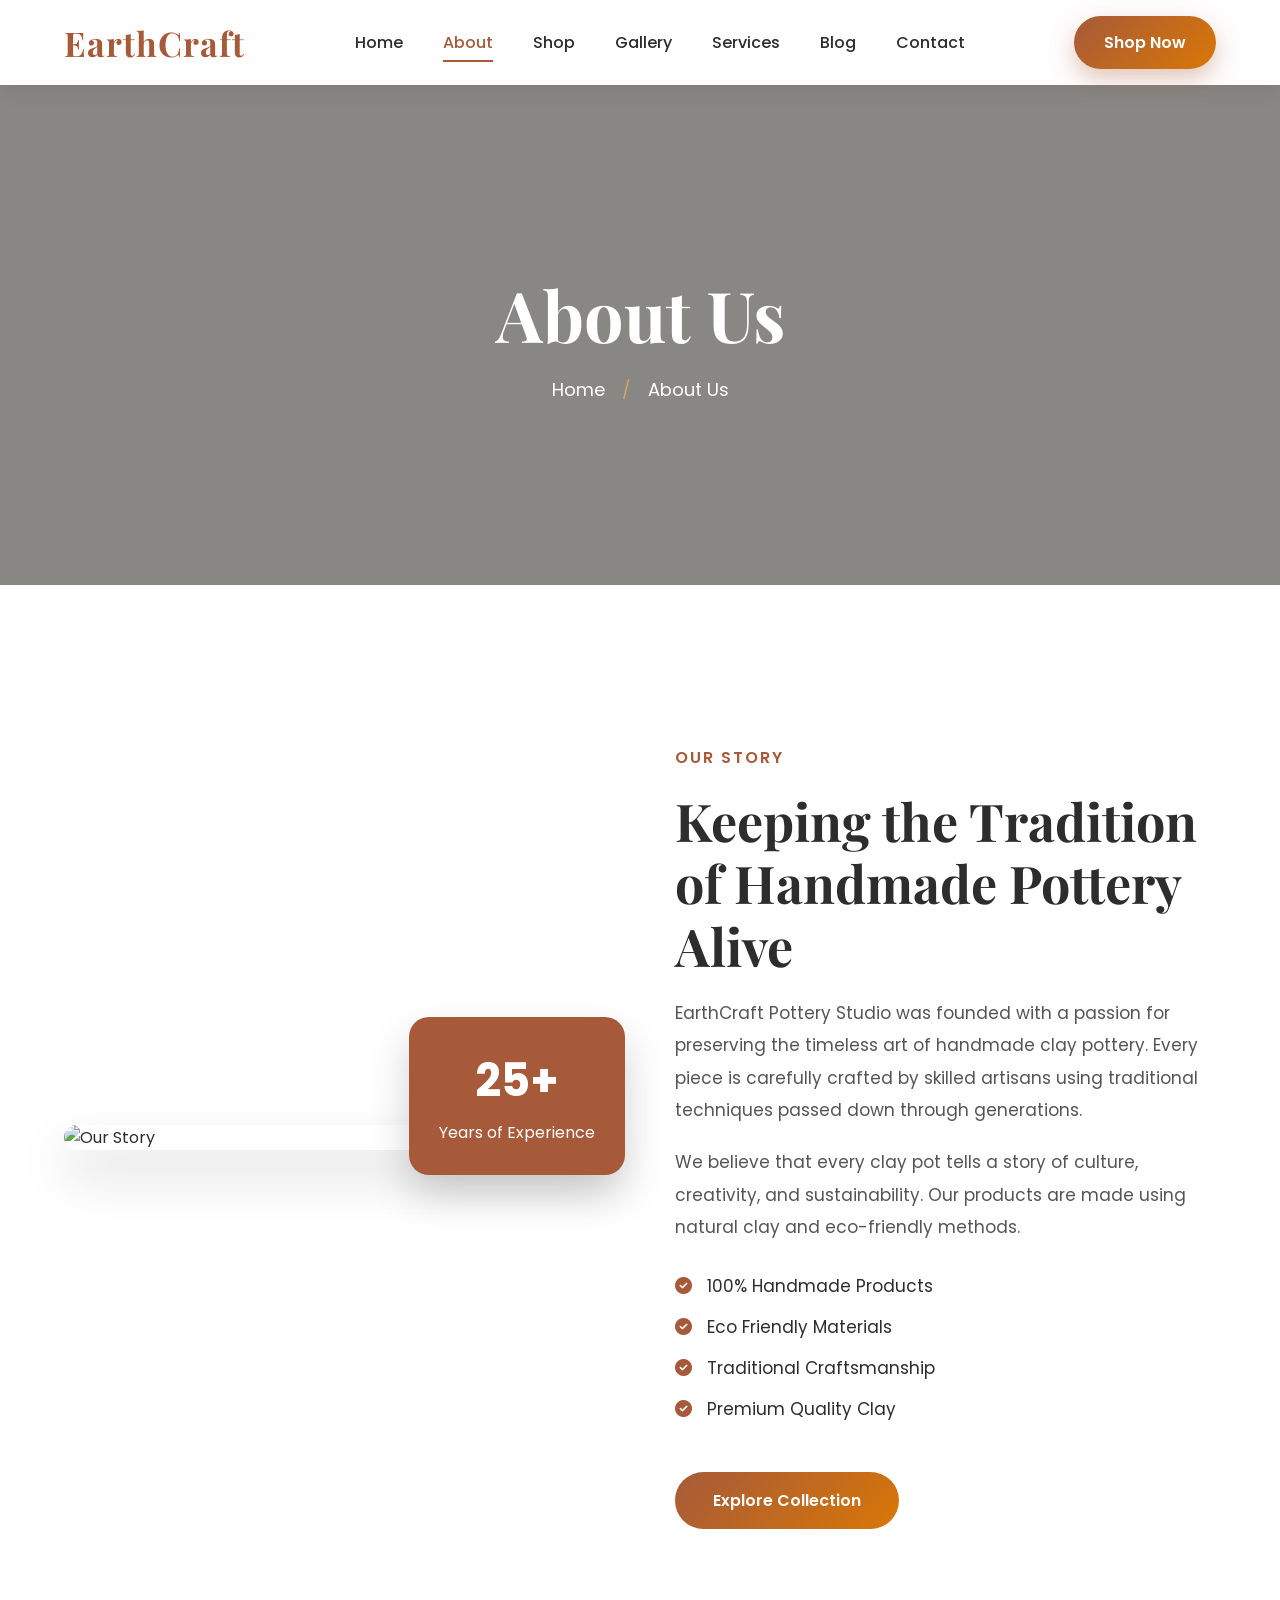
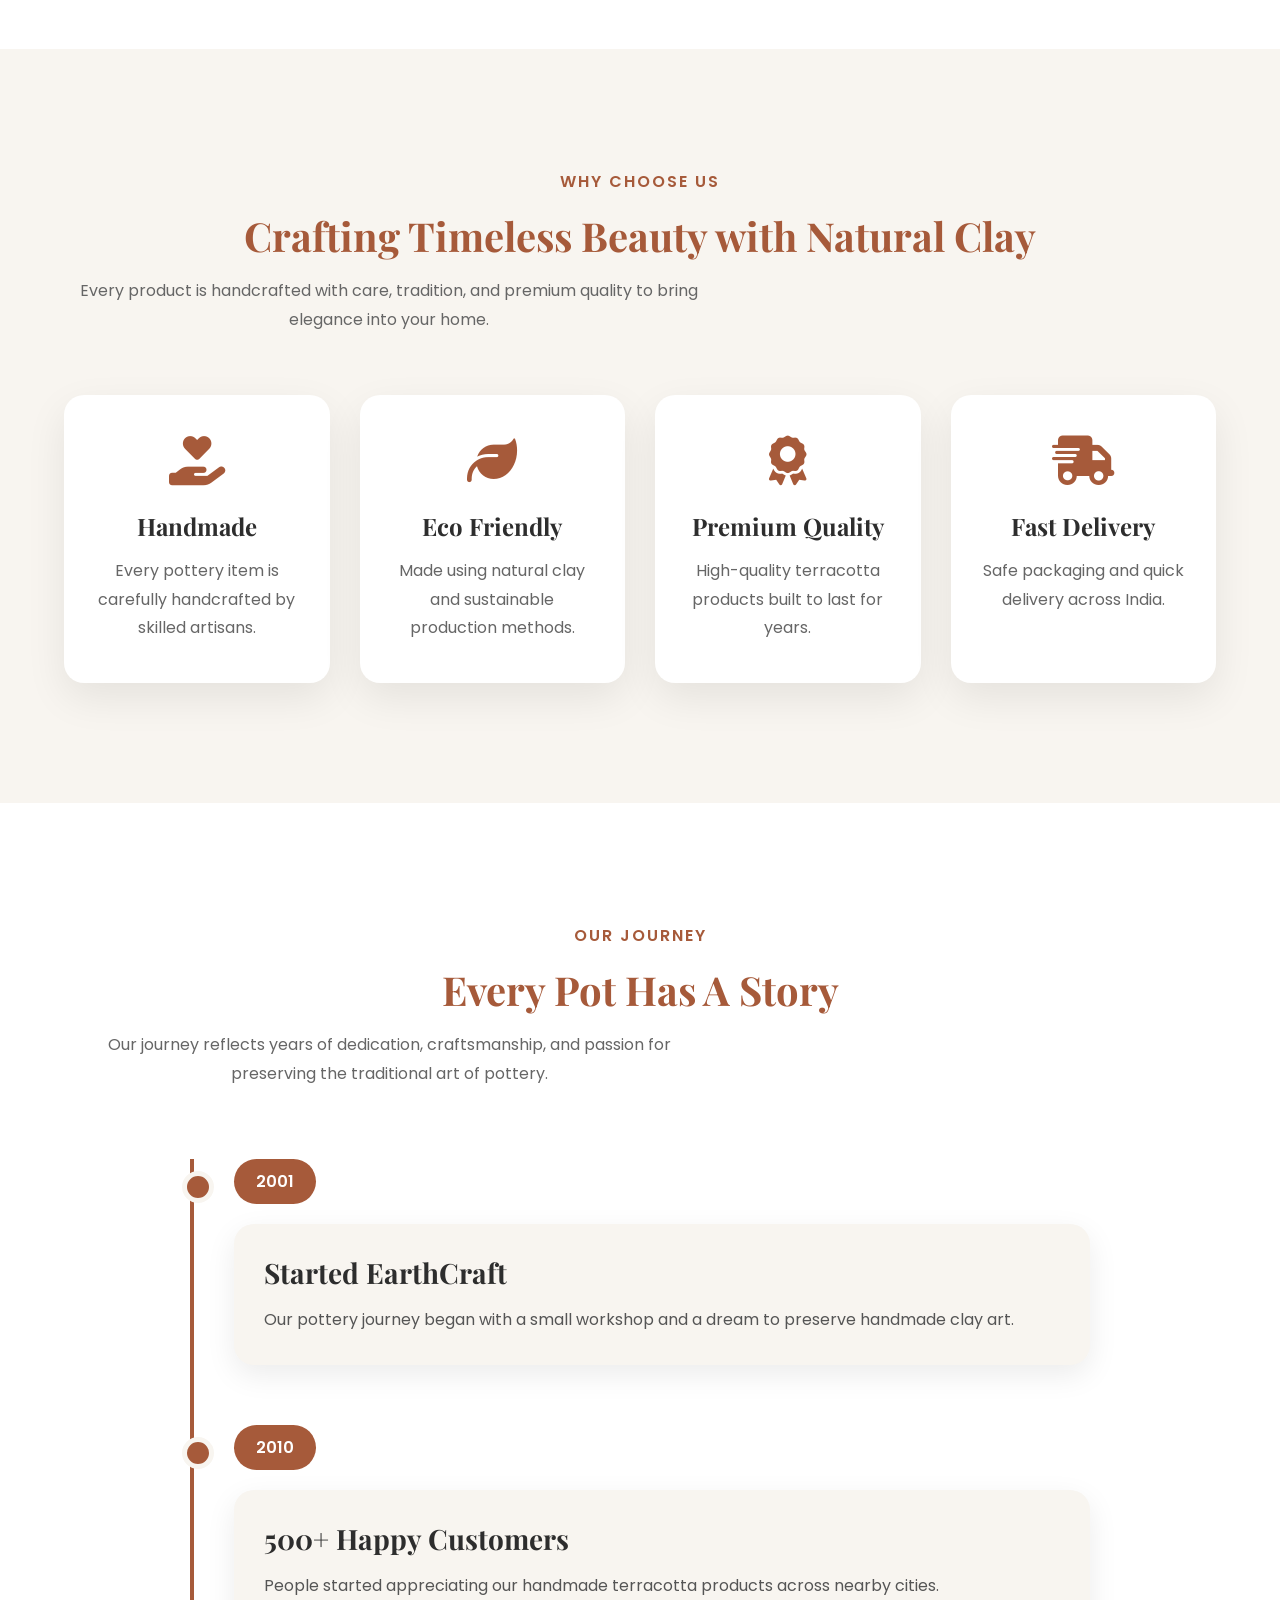
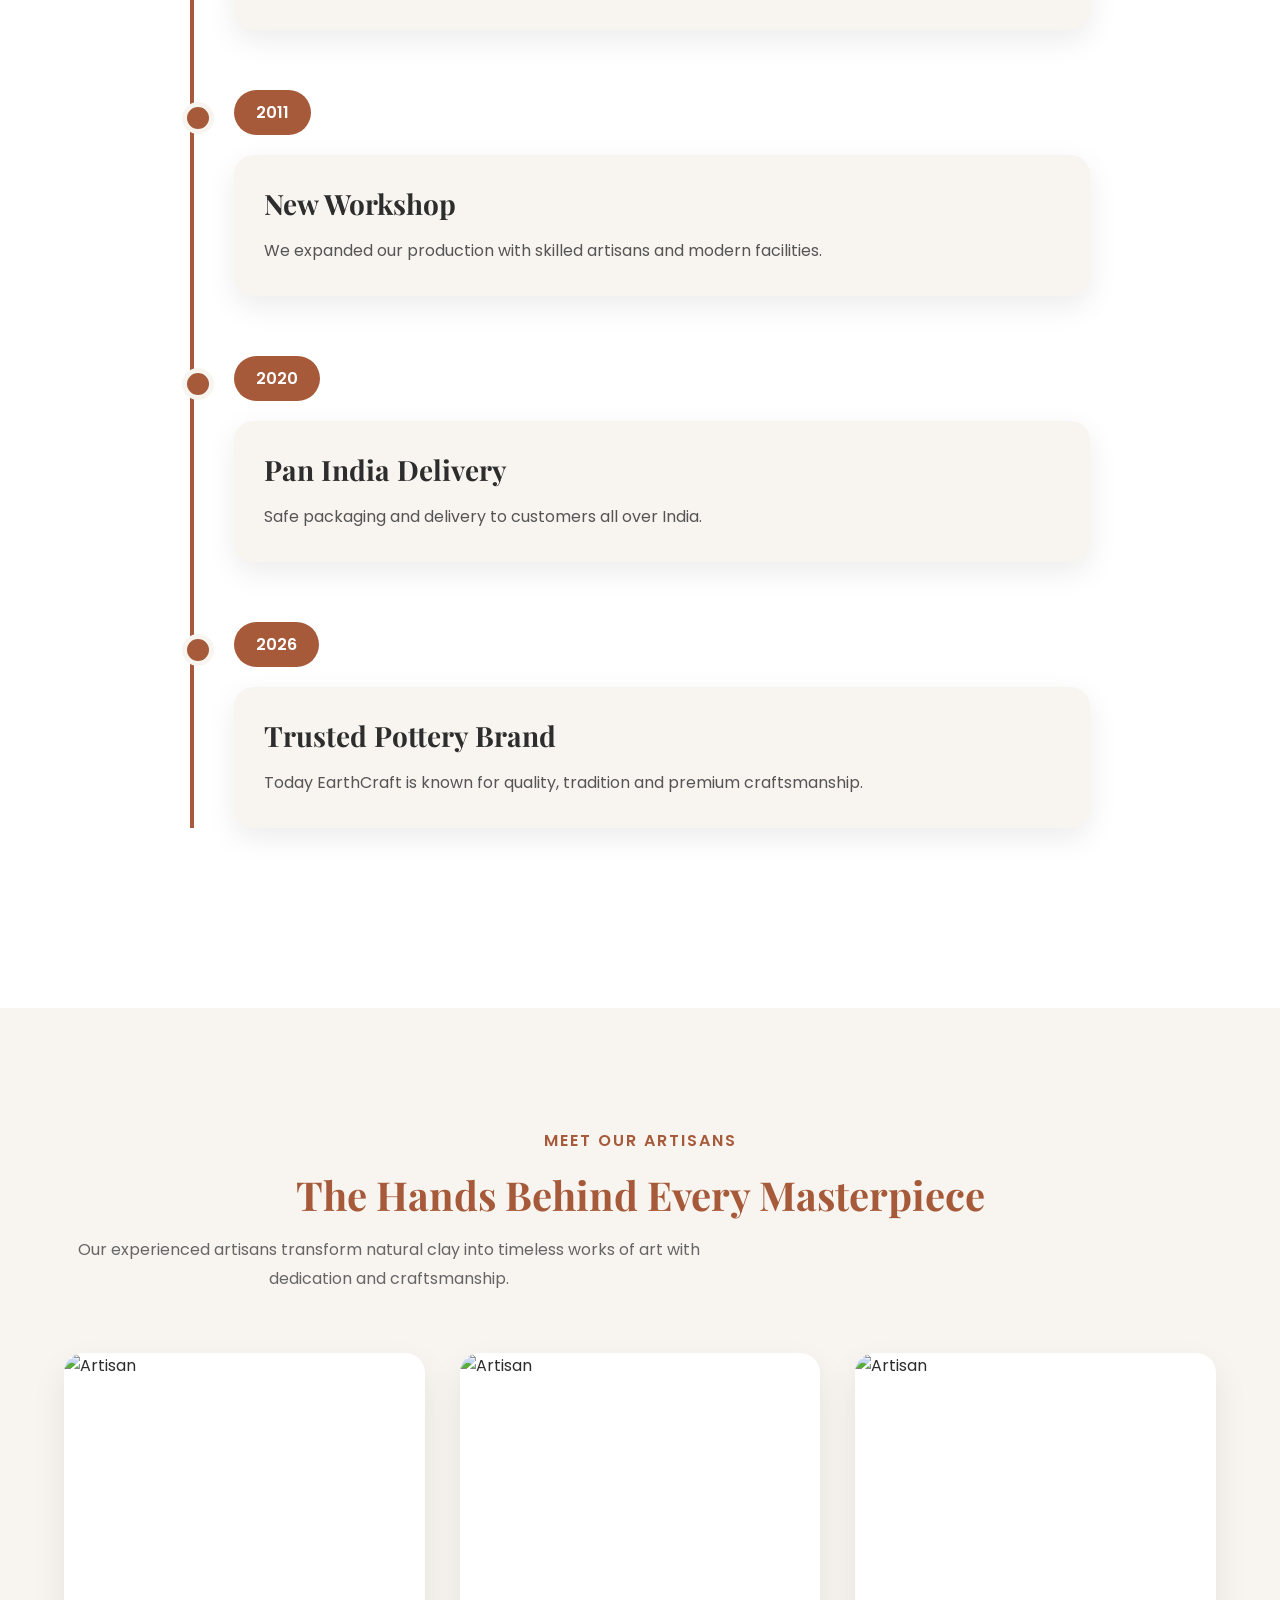
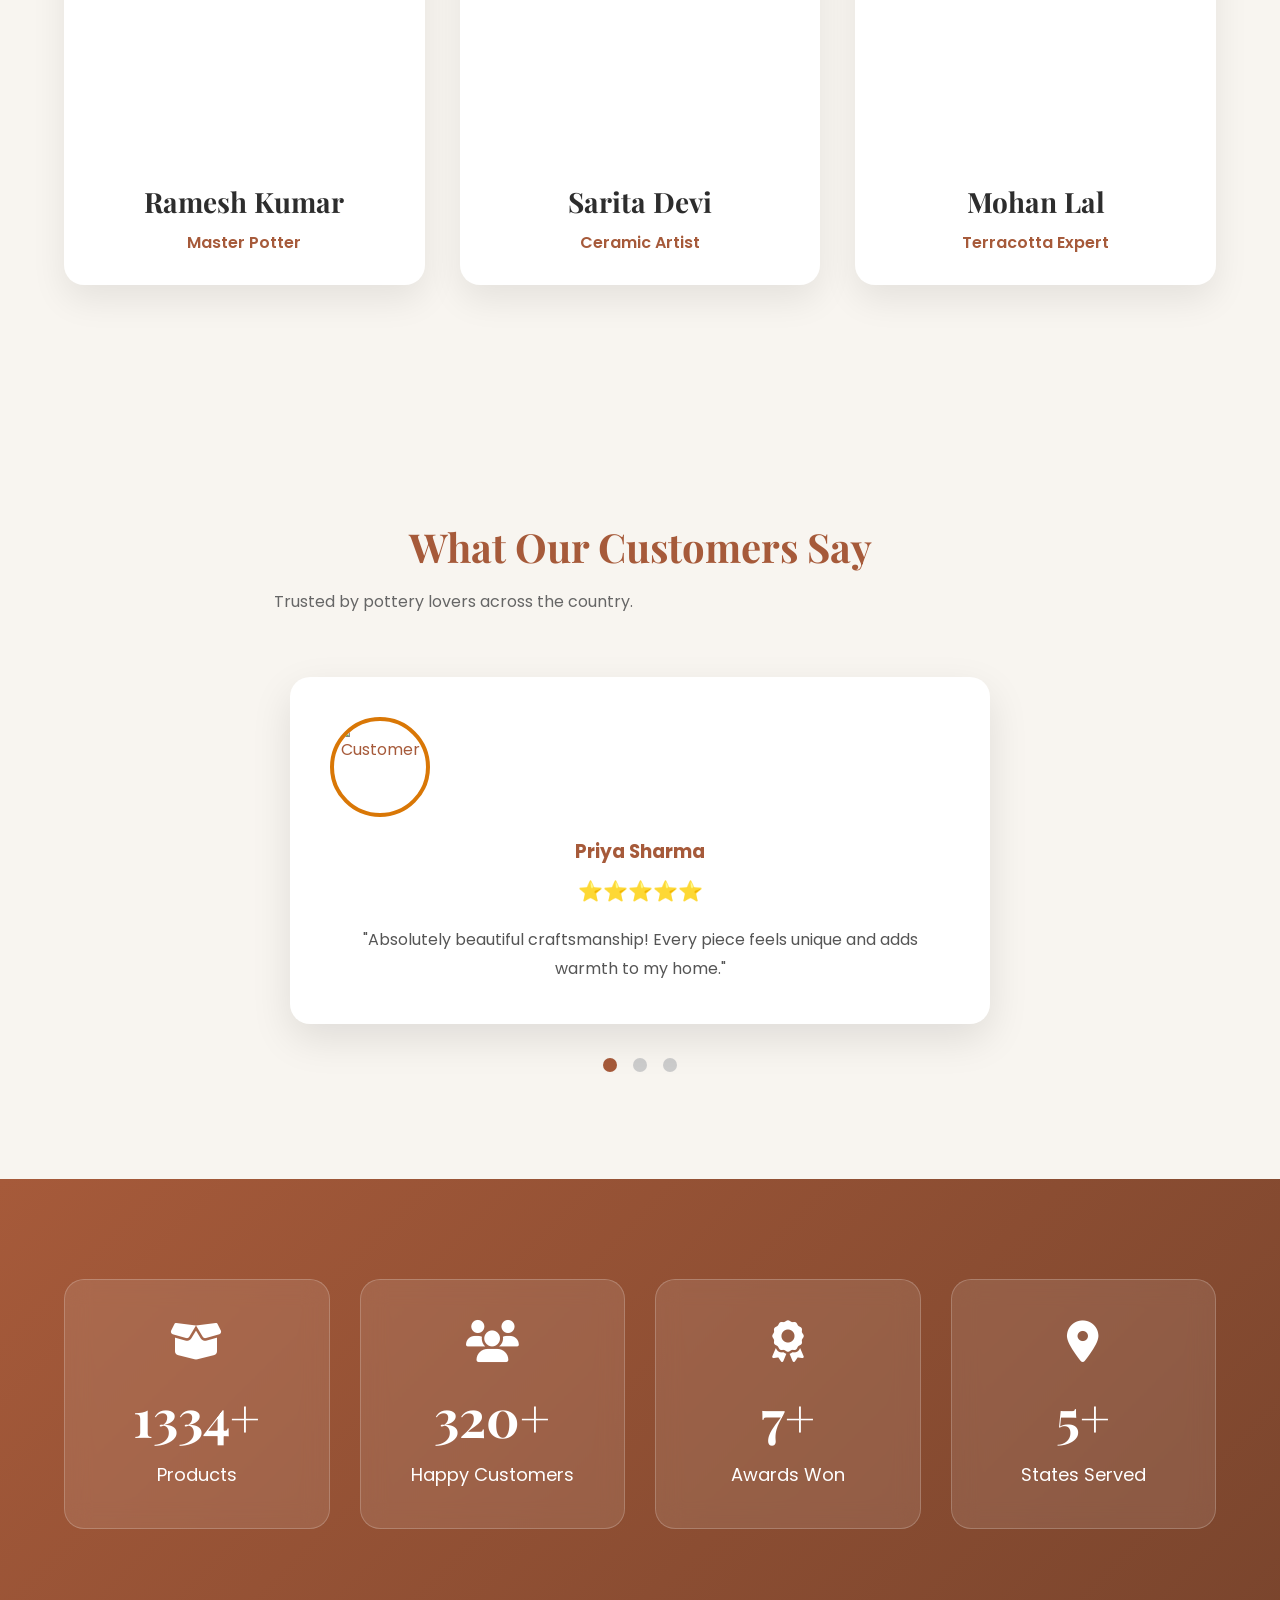
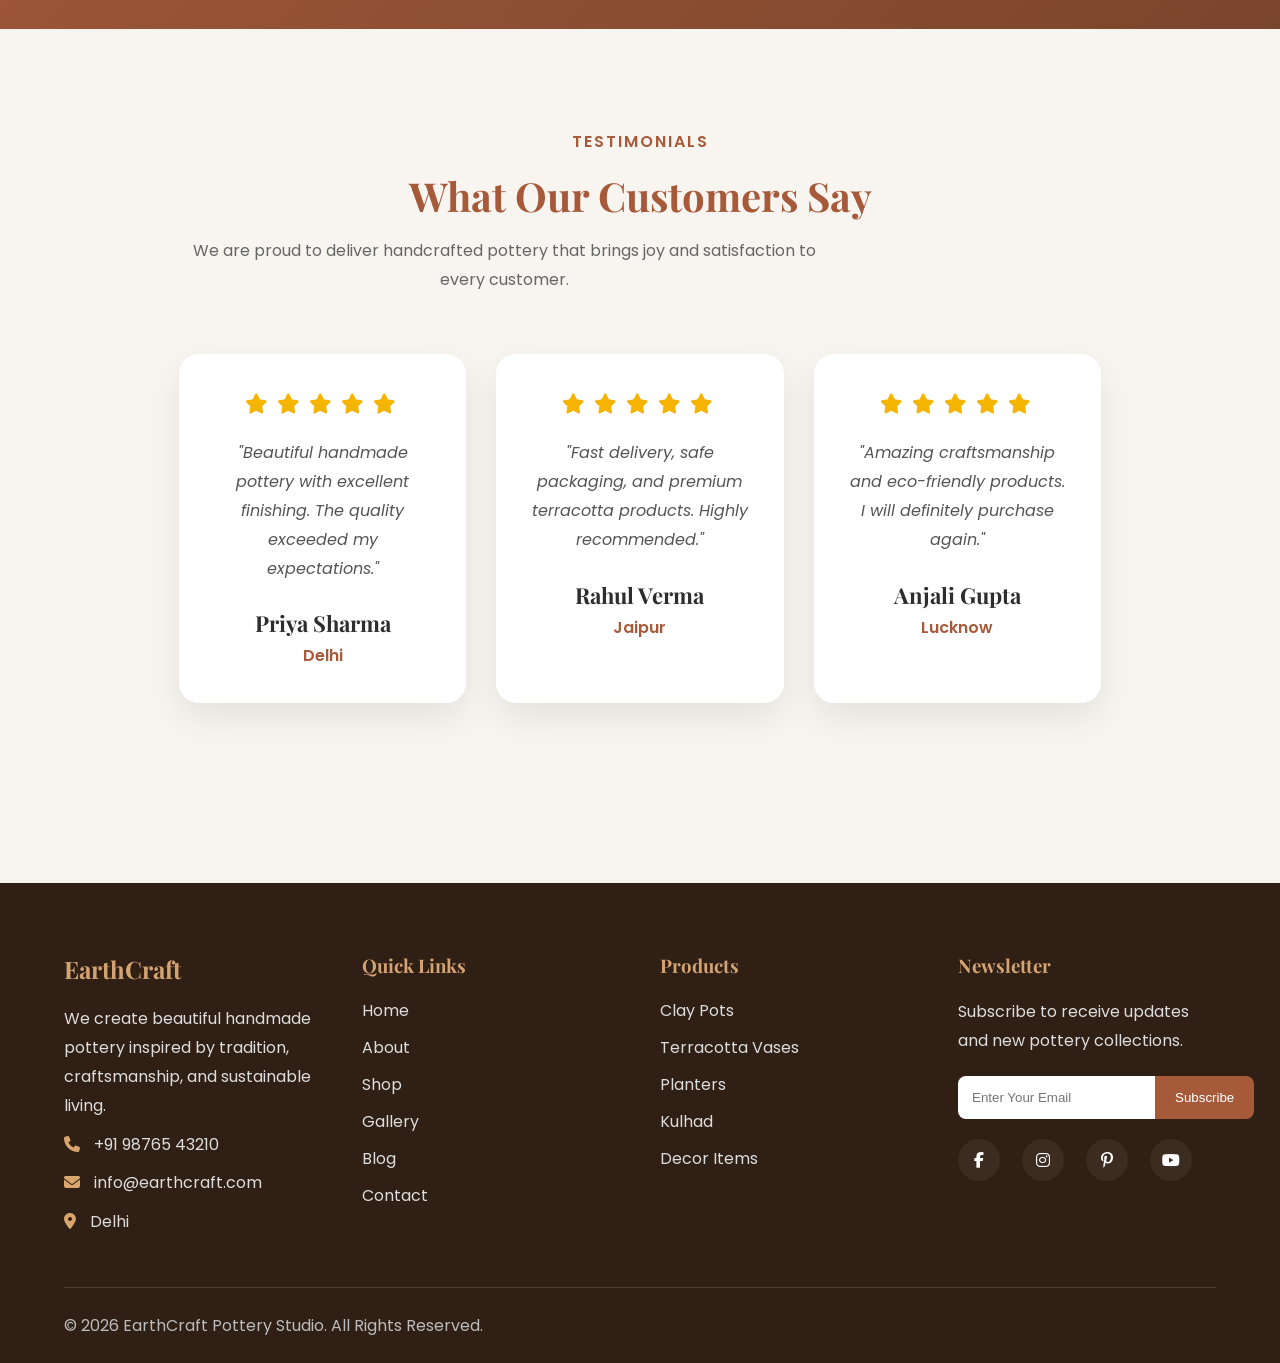
==== about.html @ 601b0706 "Initial commit" ====
<!DOCTYPE html>
<html lang="en">

<head>

    <meta charset="UTF-8">

    <meta name="viewport" content="width=device-width, initial-scale=1.0">

    <title>About Us | EarthCraft Pottery Studio</title>

    <!-- Google Fonts -->

    <link rel="preconnect" href="https://fonts.googleapis.com">

    <link rel="preconnect" href="https://fonts.gstatic.com" crossorigin>

    <link href="https://fonts.googleapis.com/css2?family=Playfair+Display:wght@400;500;600;700;800&family=Poppins:wght@300;400;500;600;700&display=swap" rel="stylesheet">

    <!-- Font Awesome -->

    <link rel="stylesheet" href="https://cdnjs.cloudflare.com/ajax/libs/font-awesome/6.7.2/css/all.min.css">

    <!-- CSS -->

    <link rel="stylesheet" href="css/style.css">

    <link rel="stylesheet" href="css/animation.css">

    <link rel="stylesheet" href="css/responsive.css">

</head>

<body>
<!--==================== HEADER START ====================-->

<header>
    <div class="container">

        <nav class="navbar">

            <div class="logo">

                <a href="index.html">EarthCraft</a>

            </div>

            <ul class="nav-menu">

                <li><a href="index.html">Home</a></li>

                <li><a href="about.html" class="active">About</a></li>

                <li><a href="shop.html">Shop</a></li>

                <li><a href="gallery.html">Gallery</a></li>

                <li><a href="services.html">Services</a></li>

                <li><a href="blog.html">Blog</a></li>

                <li><a href="contact.html">Contact</a></li>

            </ul>
<!-- Mobile Menu Icon -->

<div class="menu-toggle">

    <i class="fa-solid fa-bars"></i>

</div>

            <a href="shop.html" class="nav-btn">Shop Now</a>

        </nav>

    </div>
    </header>
 <!--==================== ABOUT BANNER START ====================-->

<section class="about-banner">

    <div class="overlay"></div>

    <div class="container">

        <div class="banner-content">

            <h1>About Us</h1>

            <p>

                Home

                <span>/</span>

                About Us

            </p>

        </div>

    </div>
    </section>
<!--==================== OUR STORY START ====================-->

<section class="our-story">

    <div class="container">

        <div class="story-container">

            <!-- Left Image -->

            <div class="story-image">

                <img src="images/about-story.jpg" alt="Our Story">

                <div class="experience-box">

                    <h2>25+</h2>

                    <p>Years of Experience</p>

                </div>

            </div>

            <!-- Right Content -->

            <div class="story-content">

                <span>Our Story</span>

                <h2>
                    Keeping the Tradition of
                    Handmade Pottery Alive
                </h2>

                <p>
                    EarthCraft Pottery Studio was founded with a passion for
                    preserving the timeless art of handmade clay pottery.
                    Every piece is carefully crafted by skilled artisans using
                    traditional techniques passed down through generations.
                </p>

                <p>
                    We believe that every clay pot tells a story of culture,
                    creativity, and sustainability. Our products are made
                    using natural clay and eco-friendly methods.
                </p>

                <div class="story-list">

                    <div>
                        <i class="fa-solid fa-circle-check"></i>
                        100% Handmade Products
                    </div>

                    <div>
                        <i class="fa-solid fa-circle-check"></i>
                        Eco Friendly Materials
                    </div>

                    <div>
                        <i class="fa-solid fa-circle-check"></i>
                        Traditional Craftsmanship
                    </div>

                    <div>
                        <i class="fa-solid fa-circle-check"></i>
                        Premium Quality Clay
                    </div>

                </div>

                <a href="shop.html" class="story-btn">

                    Explore Collection

                </a>

            </div>

        </div>

    </div>

</section>
<!--==================== WHY CHOOSE US START ====================-->

<section class="why-us">

    <div class="container">

        <div class="section-title">

            <span>Why Choose Us</span>

            <h2>Crafting Timeless Beauty with Natural Clay</h2>

            <p>
                Every product is handcrafted with care, tradition, and premium
                quality to bring elegance into your home.
            </p>

        </div>

        <div class="why-container">

            <div class="why-card">

                <i class="fa-solid fa-hand-holding-heart"></i>

                <h3>Handmade</h3>

                <p>
                    Every pottery item is carefully handcrafted by skilled artisans.
                </p>

            </div>

            <div class="why-card">

                <i class="fa-solid fa-leaf"></i>

                <h3>Eco Friendly</h3>

                <p>
                    Made using natural clay and sustainable production methods.
                </p>

            </div>

            <div class="why-card">

                <i class="fa-solid fa-award"></i>

                <h3>Premium Quality</h3>

                <p>
                    High-quality terracotta products built to last for years.
                </p>

            </div>

            <div class="why-card">

                <i class="fa-solid fa-truck-fast"></i>

                <h3>Fast Delivery</h3>

                <p>
                    Safe packaging and quick delivery across India.
                </p>

            </div>

        </div>

    </div>

</section>

<!--==================== WHY CHOOSE US END ====================-->

<!--==================== JOURNEY START ====================-->

<section class="journey">

<div class="container">

<div class="section-title">

<span>Our Journey</span>

<h2>Every Pot Has A Story</h2>

<p>

Our journey reflects years of dedication, craftsmanship,
and passion for preserving the traditional art of pottery.

</p>

</div>

<div class="timeline">

<div class="timeline-item">

<div class="year">2001</div>

<div class="content">

<h3>Started EarthCraft</h3>

<p>

Our pottery journey began with a small workshop and
a dream to preserve handmade clay art.

</p>

</div>

</div>

<div class="timeline-item">

<div class="year">2010</div>

<div class="content">

<h3>500+ Happy Customers</h3>

<p>

People started appreciating our handmade terracotta
products across nearby cities.

</p>

</div>

</div>

<div class="timeline-item">

<div class="year">2011</div>

<div class="content">

<h3>New Workshop</h3>

<p>

We expanded our production with skilled artisans and
modern facilities.

</p>

</div>

</div>

<div class="timeline-item">

<div class="year">2020</div>

<div class="content">

<h3>Pan India Delivery</h3>

<p>

Safe packaging and delivery to customers all over India.

</p>

</div>

</div>

<div class="timeline-item">

<div class="year">2026</div>

<div class="content">

<h3>Trusted Pottery Brand</h3>

<p>

Today EarthCraft is known for quality,
tradition and premium craftsmanship.

</p>

</div>

</div>

</div>

</div>

</section>

<!--==================== JOURNEY END ====================-->

<!--==================== TEAM START ====================-->

<section class="team">

    <div class="container">

        <div class="section-title">

            <span>Meet Our Artisans</span>

            <h2>The Hands Behind Every Masterpiece</h2>

            <p>
                Our experienced artisans transform natural clay into timeless
                works of art with dedication and craftsmanship.
            </p>

        </div>

        <div class="team-container">

            <div class="team-card">

                <div class="team-image">

                    <img src="images/artisan-1.jpg.jpeg" alt="Artisan">

                </div>

                <div class="team-content">

                    <h3>Ramesh Kumar</h3>

                    <p>Master Potter</p>

                </div>

            </div>

            <div class="team-card">

                <div class="team-image">

                    <img src="images/artisan-2.jpg" alt="Artisan">

                </div>

                <div class="team-content">

                    <h3>Sarita Devi</h3>

                    <p>Ceramic Artist</p>

                </div>

            </div>

            <div class="team-card">

                <div class="team-image">

                    <img src="images/artisan-3.jpg" alt="Artisan">

                </div>

                <div class="team-content">

                    <h3>Mohan Lal</h3>

                    <p>Terracotta Expert</p>

                </div>

            </div>

        </div>

    </div>

</section>

<!--==================== TEAM END ====================-->
<!--====================================
        TESTIMONIALS
=====================================-->

<section class="testimonials">

    <div class="section-title">

        <h2>What Our Customers Say</h2>

        <p>Trusted by pottery lovers across the country.</p>

    </div>

    <div class="testimonial-slider">

        <div class="testimonial active">

            <img src="images/client1.jpg" alt="Customer">

            <h3>Priya Sharma</h3>

            <div class="stars">
                ⭐⭐⭐⭐⭐
            </div>

            <p>
                "Absolutely beautiful craftsmanship! Every piece feels unique and adds warmth to my home."
            </p>

        </div>

        <div class="testimonial">

            <img src="images/client2.jpg" alt="Customer">

            <h3>Rahul Verma</h3>

            <div class="stars">
                ⭐⭐⭐⭐⭐
            </div>

            <p>
                "Excellent quality and fast delivery. The handmade vase exceeded my expectations."
            </p>

        </div>

        <div class="testimonial">

            <img src="images/client3.jpg" alt="Customer">

            <h3>Anjali Mehta</h3>

            <div class="stars">
                ⭐⭐⭐⭐⭐
            </div>

            <p>
                "EarthCraft creates amazing pottery. Highly recommended for anyone who loves handmade art."
            </p>

        </div>

    </div>

    <div class="testimonial-dots">

        <span class="dot active"></span>

        <span class="dot"></span>

        <span class="dot"></span>

    </div>

</section>
<!--==================== COUNTER START ====================-->

<section class="counter">

    <div class="container">

        <div class="counter-container">

            <div class="counter-box">

                <i class="fa-solid fa-box-open"></i>

                <h2 class="count" data-target="5000">0</h2>

                <p>Products</p>

            </div>

            <div class="counter-box">

                <i class="fa-solid fa-users"></i>

                <h2 class="count" data-target="1200">0</h2>

                <p>Happy Customers</p>

            </div>

            <div class="counter-box">

                <i class="fa-solid fa-award"></i>

                <h2 class="count" data-target="25">0</h2>

                <p>Awards Won</p>

            </div>

            <div class="counter-box">

                <i class="fa-solid fa-location-dot"></i>

                <h2 class="count" data-target="15">0</h2>

                <p>States Served</p>

            </div>

        </div>

    </div>

</section>

<!--==================== COUNTER END ====================-->
<!--==================== TESTIMONIALS START ====================-->

<section class="testimonials">

    <div class="container">

        <div class="section-title">

            <span>Testimonials</span>

            <h2>What Our Customers Say</h2>

            <p>
                We are proud to deliver handcrafted pottery that brings joy
                and satisfaction to every customer.
            </p>

        </div>

        <div class="testimonial-container">

            <div class="testimonial-card">

                <div class="stars">
                    <i class="fa-solid fa-star"></i>
                    <i class="fa-solid fa-star"></i>
                    <i class="fa-solid fa-star"></i>
                    <i class="fa-solid fa-star"></i>
                    <i class="fa-solid fa-star"></i>
                </div>

                <p>
                    "Beautiful handmade pottery with excellent finishing.
                    The quality exceeded my expectations."
                </p>

                <div class="client">
                    <h3>Priya Sharma</h3>
                    <span>Delhi</span>
                </div>

            </div>

            <div class="testimonial-card">

                <div class="stars">
                    <i class="fa-solid fa-star"></i>
                    <i class="fa-solid fa-star"></i>
                    <i class="fa-solid fa-star"></i>
                    <i class="fa-solid fa-star"></i>
                    <i class="fa-solid fa-star"></i>
                </div>

                <p>
                    "Fast delivery, safe packaging, and premium terracotta
                    products. Highly recommended."
                </p>

                <div class="client">
                    <h3>Rahul Verma</h3>
                    <span>Jaipur</span>
                </div>

            </div>

            <div class="testimonial-card">

                <div class="stars">
                    <i class="fa-solid fa-star"></i>
                    <i class="fa-solid fa-star"></i>
                    <i class="fa-solid fa-star"></i>
                    <i class="fa-solid fa-star"></i>
                    <i class="fa-solid fa-star"></i>
                </div>

                <p>
                    "Amazing craftsmanship and eco-friendly products.
                    I will definitely purchase again."
                </p>

                <div class="client">
                    <h3>Anjali Gupta</h3>
                    <span>Lucknow</span>
                </div>

            </div>

        </div>

    </div>

</section>

<!--==================== TESTIMONIALS END ====================-->
<!--==================== FOOTER START ====================-->

<footer class="footer">

    <div class="container">

        <div class="footer-container">

            <!-- Column 1 -->

            <div class="footer-box">

                <h2>EarthCraft</h2>

                <p>
                    We create beautiful handmade pottery inspired by tradition,
                    craftsmanship, and sustainable living.
                </p>

                <div class="footer-contact">

                    <p><i class="fa-solid fa-phone"></i> +91 98765 43210</p>

                    <p><i class="fa-solid fa-envelope"></i> info@earthcraft.com</p>

                    <p><i class="fa-solid fa-location-dot"></i> Delhi</p>

                </div>

            </div>

            <!-- Column 2 -->

            <div class="footer-box">

                <h3>Quick Links</h3>

                <ul>

                    <li><a href="index.html">Home</a></li>

                    <li><a href="about.html">About</a></li>

                    <li><a href="shop.html">Shop</a></li>

                    <li><a href="gallery.html">Gallery</a></li>

                    <li><a href="blog.html">Blog</a></li>

                    <li><a href="contact.html">Contact</a></li>

                </ul>

            </div>

            <!-- Column 3 -->

            <div class="footer-box">

                <h3>Products</h3>

                <ul>

                    <li><a href="#">Clay Pots</a></li>

                    <li><a href="#">Terracotta Vases</a></li>

                    <li><a href="#">Planters</a></li>

                    <li><a href="#">Kulhad</a></li>

                    <li><a href="#">Decor Items</a></li>

                </ul>

            </div>

            <!-- Column 4 -->

            <div class="footer-box">

                <h3>Newsletter</h3>

                <p>

                    Subscribe to receive updates and new pottery collections.

                </p>

                <form class="newsletter">

                    <input type="email" placeholder="Enter Your Email">

                    <button type="submit">

                        Subscribe

                    </button>

                </form>

                <div class="social-icons">

                    <a href="#"><i class="fab fa-facebook-f"></i></a>

                    <a href="#"><i class="fab fa-instagram"></i></a>

                    <a href="#"><i class="fab fa-pinterest-p"></i></a>

                    <a href="#"><i class="fab fa-youtube"></i></a>

                </div>

            </div>

        </div>

        <hr>

        <div class="footer-bottom">

            <p>

                © 2026 EarthCraft Pottery Studio. All Rights Reserved.

            </p>

        </div>

    </div>

</footer>

<!--==================== FOOTER END ====================-->

<script src="js/script.js"></script>

</body>

</html>
---- css/style.css ----
/* Google Font */
header{
position:fixed;
top:0;
left:0;
width:100%;
background:rgba(255,255,255,.90);
backdrop-filter:blur(12px);
box-shadow:0 5px 20px rgba(0,0,0,.08);
z-index:999;

}

.navbar{
height:85px;
display:flex;
justify-content:space-between;
align-items:center;

}

.logo a{
font-size:34px;
font-weight:700;
font-family:'Playfair Display',serif;
color:#A65A3A;
letter-spacing:1px;

}

.nav-menu{
display:flex;
gap:40px;
}

.nav-menu li a{
position:relative;
font-size:16px;
font-weight:500;
color:#2D2D2D;
transition:.4s;
}

.nav-menu li a:hover{
color:#A65A3A;

}

.nav-menu li a::after{
content:"";
position:absolute;
left:0;
bottom:-8px;
width:0;
height:2px;
background:#A65A3A;
transition:.4s;
}

.nav-menu li a:hover::after,
.nav-menu .active::after{

width:100%;
}

.active{
color:#A65A3A !important;
}

.nav-btn{
padding:14px 30px;
background:linear-gradient(135deg,#A65A3A,#D97706);
color:white;
border-radius:50px;
font-weight:600;
transition:.4s;
box-shadow:0 10px 25px rgba(166,90,58,.35);
}

.nav-btn:hover{

transform:translateY(-4px);
box-shadow:0 18px 40px rgba(166,90,58,.45);

}


*{
margin:0;
padding:0;
box-sizing:border-box;
}

html{
scroll-behavior:smooth;
}

body{
font-family:'Poppins',sans-serif;
background:#F8F5F0;
color:#2D2D2D;
overflow-x:hidden;

}
img{
width:100%;
display:block;
}
a{
text-decoration:none;
}
ul{
list-style:none;
}

.hero{

min-height:100vh;
display:flex;
align-items:center;
background:linear-gradient(135deg,#F8F5F0,#E7D3B5, #F8F5F0);
position:relative;
overflow:hidden;
padding-top:100px;
}

.hero-content{
display:flex;
justify-content:space-between;
align-items:center;
gap:60px;

}

.hero-text{
flex:1;
animation:fadeUp 1.2s ease;

}

.hero-text span{
color:#A65A3A;
font-weight:600;
letter-spacing:2px;
text-transform:uppercase;
}

.hero-text h1{
font-size:58px;
font-family:'Playfair Display',serif;
margin:20px 0;
line-height:1.15;
color:#2D2D2D;

}

.hero-text p{
font-size:18px;
line-height:1.9;
color:#555;
margin-bottom:35px;
max-width:520px;

}

.hero-btns{
display:flex;
gap:20px;
}

.btn-one{
padding:15px 35px;
background:linear-gradient(135deg,#A65A3A,#D97706);
color:#fff;
border-radius:50px;
transition:.4s;
font-weight:600;

}

.btn-one:hover{

transform:translateY(-8px);
box-shadow:0 15px 35px rgba(166,90,58,.35);

}

.btn-two{

padding:15px 35px;
border:2px solid #A65A3A;
color:#A65A3A;
border-radius:50px;
transition:.4s;
font-weight:600;

}

.btn-two:hover{

background:#A65A3A;
transform:translateY(-8px);
color:#fff;

}

.hero-image{
flex:1;

}

.hero-image img{
max-width:580px;
border-radius:25px;
box-shadow:0 30px 60px rgba(0,0,0,.18);
border:8px solid white;
transition:.5s;
animation:float 4s ease-in-out infinite;
}

.hero-image img:hover{

transform:scale(1.05) rotate(-2deg);

}

.circle{

position:absolute;
border-radius:50%;
background:rgba(166,90,58,.12);

}

.one{

width:250px;
height:250px;
top:-80px;
right:-80px;

}

.two{

width:180px;
height:180px;
bottom:-50px;
left:-50px;

}

/*==========================
ABOUT
===========================*/

.about{

padding:120px 0;
background:#fff;

}

.about-container{
display:flex;
align-items:center;
justify-content:space-between;
gap:70px;

}

.about-image{
flex:1;
position:relative;

}

.about-image img{
border-radius:25px;
box-shadow:0 25px 50px rgba(0,0,0,.15);
transition:.5s;

}

.about-image img:hover{
transform:scale(1.03);

}

.experience{
position:absolute;
bottom:-25px;
right:-20px;
background:#A65A3A;
color:#fff;
padding:25px;
border-radius:20px;
text-align:center;
box-shadow:0 20px 40px rgba(0,0,0,.15);
animation:float 4s ease-in-out infinite;

}

.experience h2{
font-size:42px;

}

.about-content{
flex:1;

}

.about-content span{
color:#A65A3A;
font-weight:600;
letter-spacing:2px;
text-transform:uppercase;

}

.about-content h2{
font-size:46px;
margin:20px 0;
font-family:'Playfair Display',serif;

}

.about-content p{
line-height:1.8;
color:#555;
margin-bottom:30px;

}

.about-list div{
margin-bottom:18px;
font-size:17px;

}

.about-list i{
color:#A65A3A;
margin-right:10px;

}

.about-stats{
display:flex;
gap:50px;
margin-top:40px;

}

.about-stats h3{
font-size:38px;
color:#A65A3A;

}

.about-stats p{ 
margin-top:8px;

}

/*==========================
CATEGORY
===========================*/

.category{

padding:120px 0;
background:#F8F5F0;

}

.section-title{
text-align:center;
margin-bottom:60px;

}

.section-title span{
color:#A65A3A;
font-weight:600;
letter-spacing:2px;
text-transform:uppercase;

}

.section-title h2{
font-size:46px;
font-family:'Playfair Display',serif;
margin:15px 0;
color:#2D2D2D;

}

.section-title p{
max-width:650px;
margin:auto;
color:#666;
line-height:1.8;

}

.category-container{
display:grid;
grid-template-columns:repeat(4,1fr);
gap:30px;

}

.category-card{
background:#fff;
border-radius:20px;
overflow:hidden;
box-shadow:0 15px 35px rgba(0,0,0,.08);
transition:.4s;

}

.category-card:hover{
transform:translateY(-12px);
box-shadow:0 25px 45px rgba(0,0,0,.15);

}

.category-image{
overflow:hidden;

}

.category-image img{
height:270px;
width:100%;
object-fit:cover;
transition:.5s;

}

.category-card:hover img{
transform:scale(1.1);

}

.category-content{
padding:25px;
text-align:center;

}

.category-content h3{
font-size:24px;
margin-bottom:15px;
font-family:'Playfair Display',serif;

}

.category-content a{
color:#A65A3A;
font-weight:600;
transition:.3s;

}

.category-content a:hover{
letter-spacing:1px;

}
.container{
width:90%;
max-width:1300px;
margin:auto;

}
/*==========================
ABOUT BANNER
===========================*/

.about-banner{

height:500px;
background:url("../images/about-banner.jpg");
background-size:cover;
background-position:center;
position:relative;
display:flex;
align-items:center;
justify-content:center;
margin-top:85px;

}

.overlay{

position:absolute;
top:0;
left:0;
width:100%;
height:100%;
background:rgba(0,0,0,.45);

}

.banner-content{
position:relative;
text-align:center;
z-index:2;

}

.banner-content h1{
font-size:70px;
font-family:'Playfair Display',serif;
color:#fff;
margin-bottom:15px;

}

.banner-content p{
color:#fff;
font-size:18px;

}

.banner-content span{
margin:0 12px;
color:#D9A066;

}

/*==========================
OUR STORY
===========================*/

.our-story{

padding:120px 0;
background:#fff;

}

.story-container{

display:flex;
align-items:center;
justify-content:space-between;
margin-top: 40px;
gap:70px;

}

.story-image{

flex:1;
position:relative;

}

.story-image img{
width:100%;
border-radius:25px;
box-shadow:0 25px 50px rgba(0,0,0,.15);
transition:.5s;
height: 600;
object-fit: cover;

}

.story-image img:hover{
transform:scale(1.03);

}

.experience-box{
position:absolute;
bottom:-25px;
right:-20px;
background:#A65A3A;
color:#fff;
padding:30px;
border-radius:20px;
text-align:center;
box-shadow:0 20px 40px rgba(0,0,0,.18);
animation:float 4s ease-in-out infinite;

}

.experience-box h2{
font-size:45px;
margin-bottom:5px;

}

.story-content{
flex:1;
 background:transparent;

}

.story-content span{
color:#A65A3A;
font-weight:600;
letter-spacing:2px;
text-transform:uppercase;

}

.story-content h2{
font-size:52px;
font-family:'Playfair Display',serif;
margin:20px 0;
line-height:1.2;

}

.story-content p{
font-size:17px;
line-height:1.9;
color:#555;
margin-bottom:20px;

}

.story-list{
margin:30px 0;

}

.story-list div{
margin-bottom:15px;
font-size:17px;

}

.story-list i{
color:#A65A3A;
margin-right:10px;

}

.story-btn{
display:inline-block;
margin-top:20px;
padding:16px 38px;
background:linear-gradient(135deg,#A65A3A,#D97706);
color:#fff;
border-radius:50px;
font-weight:600;
transition:.4s;

}

.story-btn:hover{
transform:translateY(-6px);
box-shadow:0 18px 35px rgba(166,90,58,.35);

}

/*==========================
WHY CHOOSE US
===========================*/

.why-us{

padding:120px 0;
background:#F8F5F0;

}

.why-container{
display:grid;
grid-template-columns:repeat(4,1fr);
gap:30px;
margin-top:60px;

}

.why-card{

background:#fff;
padding:40px 30px;
border-radius:20px;
text-align:center;
box-shadow:0 15px 40px rgba(0,0,0,.08);
transition:.4s;

}

.why-card:hover{
transform:translateY(-10px);
box-shadow:0 25px 45px rgba(0,0,0,.15);

}

.why-card i{

font-size:50px;
color:#A65A3A;
margin-bottom:25px;
transition:.4s;

}

.why-card:hover i{
transform:rotate(12deg) scale(1.15);

}

.why-card h3{

font-size:24px;
font-family:'Playfair Display',serif;
margin-bottom:15px;

}

.why-card p{
color:#666;
line-height:1.8;

}
/*==========================
OUR JOURNEY
===========================*/

.journey{
padding:120px 0;
background:#fff;

}

.timeline{
max-width:900px;
margin:70px auto 0;
border-left:4px solid #A65A3A;
padding-left:40px;

}

.timeline-item{
position:relative;
margin-bottom:60px;

}

.timeline-item::before{

content:"";
position:absolute;
left:-52px;
top:12px;
width:22px;
height:22px;
background:#A65A3A;
border:5px solid #F8F5F0;
border-radius:50%;

}

.year{

display:inline-block;
background:#A65A3A;
color:white;
padding:10px 22px;
border-radius:40px;
font-weight:600;
margin-bottom:20px;

}

.content{

background:#F8F5F0;
padding:30px;
border-radius:20px;
box-shadow:0 10px 30px rgba(0,0,0,.08);
transition:.4s;

}

.content:hover{
transform:translateX(10px);
box-shadow:0 18px 40px rgba(0,0,0,.15);

}

.content h3{

font-size:28px;
font-family:'Playfair Display',serif;
margin-bottom:15px;

}

.content p{
line-height:1.8;
color:#555;
}

/*==========================
TEAM
===========================*/

.team{

padding:120px 0;
background:#F8F5F0;

}

.team-container{
display:grid;
grid-template-columns:repeat(3,1fr);
gap:35px;
margin-top:60px;

}

.team-card{

background:#fff;
border-radius:20px;
overflow:hidden;
box-shadow:0 15px 35px rgba(0,0,0,.08);
transition:.4s;

}

.team-card:hover{
transform:translateY(-12px);

}

.team-image{
overflow:hidden;

}

.team-image img{
width:100%;
height:400px;
object-fit:cover;
transition:.5s;

}

.team-card:hover img{
transform:scale(1.08);

}

.team-content{
padding:30px;
text-align:center;

}

.team-content h3{
font-size:28px;
font-family:'Playfair Display',serif;
margin-bottom:10px;

}

.team-content p{
color:#A65A3A;
font-weight:600;

}

/*==========================
COUNTER
===========================*/

.counter{

padding:100px 0;
background:linear-gradient(135deg,#A65A3A,#7A452D);

}

.counter-container{
display:grid;
grid-template-columns:repeat(4,1fr);
gap:30px;

}

.counter-box{

background:rgba(255,255,255,.10);
backdrop-filter:blur(12px);
border:1px solid rgba(255,255,255,.20);
border-radius:20px;
padding:40px 20px;
text-align:center;
transition:.4s;

}

.counter-box:hover{
transform:translateY(-10px);
background:rgba(255,255,255,.15);

}

.counter-box i{
font-size:42px;
color:#fff;
margin-bottom:20px;

}

.counter-box h2{
font-size:52px;
color:#fff;
font-family:'Playfair Display',serif;
margin-bottom:10px;

}

.counter-box p{
color:#fff;
font-size:18px;

}

/*==========================
TESTIMONIALS
===========================*/

.testimonials{
padding:120px 0;
background:#F8F5F0;

}

.testimonial-container{

display:grid;
grid-template-columns:repeat(3,1fr);
gap:30px;
margin-top:60px;

}

.testimonial-card{
background:#fff;
padding:35px;
border-radius:20px;
box-shadow:0 15px 35px rgba(0,0,0,.08);
transition:.4s;

}

.testimonial-card:hover{
transform:translateY(-10px);
box-shadow:0 25px 45px rgba(0,0,0,.15);

}

.stars{
margin-bottom:20px;

}

.stars i{

color:#F4B400;
margin-right:4px;

}

.testimonial-card p{
line-height:1.8;
color:#555;
margin-bottom:25px;
font-style:italic;

}

.client h3{

font-size:22px;
font-family:'Playfair Display', serif;
margin-bottom:5px;

}

.client span{
color:#A65A3A;
font-weight:600;

}
/*==========================
CTA
===========================*/

.cta{

padding:120px 0;
background:linear-gradient(135deg,#A65A3A,#7A452D);
text-align:center;
position:relative;
overflow:hidden;

}

.cta::before{
content:"";
position:absolute;
width:300px;
height:300px;
background:rgba(255,255,255,.08);
border-radius:50%;
top:-100px;
left:-100px;

}

.cta::after{

content:"";
position:absolute;
width:250px;
height:250px;
background:rgba(255,255,255,.05);
border-radius:50%;
bottom:-80px;
right:-80px;

}

.cta-content{
position:relative;
z-index:2;
max-width:800px;
margin:auto;

}

.cta-content span{
color:#FFD9B3;
font-weight:600;
letter-spacing:2px;
text-transform:uppercase;

}

.cta-content h2{
font-size:52px;
color:#fff;
margin:20px 0;
font-family:'Playfair Display',serif;
line-height:1.2;

}

.cta-content p{
color:#F3E8DD;
font-size:18px;
line-height:1.8;
margin-bottom:40px;

}
.cta-buttons{
display:flex;
justify-content:center;
gap:20px;
flex-wrap:wrap;
}

.cta-btn{
padding:16px 36px;
border-radius:50px;
font-weight:600;
text-decoration:none;
transition:.4s;

}

.primary-btn{
background:#fff;
color:#A65A3A;

}

.primary-btn:hover{
background:#F8F5F0;
transform:translateY(-5px);

}

.secondary-btn{
border:2px solid #fff;
color:#fff;

}

.secondary-btn:hover{
background:#fff;
color:#A65A3A;
transform:translateY(-5px);

}
/*==========================
MOBILE MENU
===========================*/

.menu-toggle{
display:none;
font-size:28px;
color:#2d2d2d;
cursor:pointer;
z-index:1001;

}

@media(max-width:768px){
.navbar{
justify-content:space-between;
align-items:center;
position:relative;

}

.nav-menu{
position:absolute;
top:100%;
left:0;

width:100%;
background:#ffffff;
flex-direction:column;
align-items:center;
padding:25px 0;
gap:20px;
box-shadow:0 15px 35px rgba(0,0,0,.1);
display:none;
}
.nav-menu.active{
display:flex;
animation:slideDown .4s ease;
}

.menu-toggle{
display:block;

}
.nav-btn{
display:none;
}
}
/*==========================
FOOTER
===========================*/

.footer{

background:#1F1A17;

padding:90px 0 25px;

color:#fff;

}

.footer-container{

display:grid;

grid-template-columns:2fr 1fr 1fr 1.5fr;

gap:50px;

}

.footer-box h2,
.footer-box h3{

font-family:'Playfair Display',serif;

margin-bottom:22px;

color:#fff;

}

.footer-box p{

color:#cfcfcf;

line-height:1.8;

margin-bottom:15px;

}

.footer-box ul{
list-style:none;
padding:0;
}
.footer-box ul li{
margin-bottom:12px;
}
.footer-box ul li a{
text-decoration:none;
color:#cfcfcf;
transition:.3s;
}
.footer-box ul li a:hover{
color:#D8A56D;
padding-left:6px;
}
.footer-contact i{
margin-right:10px;
color:#D8A56D;
}
.newsletter{
display:flex;
margin:20px 0;
}
.newsletter input{
flex:1;
padding:14px;
border:none;
outline:none;
border-radius:8px 0 0 8px;
}
.newsletter button{
padding:14px 20px;
border:none;
background:#A65A3A;
color:#fff;
cursor:pointer;
border-radius:0 8px 8px 0;
transition:.3s;
}
.newsletter button:hover{
background:#8B472A;
}
.social-icons{
display:flex;
gap:12px;
margin-top:20px;
}
.social-icons a{
width:42px;
height:42px;
display:flex;
justify-content:center;
align-items:center;
border-radius:50%;
background:#2E2723;
color:#fff;
transition:.3s;

}

.social-icons a:hover{
background:#A65A3A;
transform:translateY(-5px);

}

.footer hr{
border:1px solid #3a312c;
margin:50px 0 25px;

}

.footer-bottom{
text-align:center;
color:#bcbcbc;

}

/*=========================================
SHOP BANNER
=========================================*/

.shop-banner{

     height:350px;
    background:url("../images/banner/shop-banner.jpg") center/cover no-repeat;
    display:flex;
    align-items:center;
    justify-content:center;
    position:relative;
}

.shop-banner .overlay{

    position: absolute;
inset: 0;
    top: 0;

    left: 0;

    width: 100%;

    height: 100%;

    background: rgba(0,0,0,.55);

}

.shop-banner .banner-content{

    position: relative;

    z-index: 2;

    text-align: center;

    color: #fff;

}

.shop-banner .banner-content h1{

    font-size: 55px;

    font-family: 'Playfair Display', serif;

    margin-bottom: 15px;

}

.shop-banner .banner-content p{

    font-size: 18px;

    letter-spacing: 1px;

}
.shop-banner .banner-content span{
    color: #D8A56D;
    margin: 0 8px;
}

/*========================================
SHOP FILTER=========================================*/
.shop-filter{
    padding: 70px 0;
    background: #F8F5F0;
}
.filter-wrapper{
    display: flex;
    justify-content: space-between;
    align-items: center;
    gap: 30px;
    flex-wrap: wrap;
}

/* Search Box */
.search-box{
    position: relative;
    width: 380px;
}
.search-box input{
    width: 100%;
    padding: 16px 55px 16px 20px;
    border: 2px solid #e5e5e5;
    border-radius: 50px;
    outline: none;
    font-size: 16px;
    transition: .3s;
    background: #fff;
}
.search-box input:focus{
    border-color: #A65A3A;
}
.search-box i{
    position: absolute;
    right: 20px;
    top: 50%;
    transform: translateY(-50%);
    color: #A65A3A;
    font-size: 18px;

}


/* Category Buttons */

.category-filter{

    display: flex;
    gap: 15px;
    flex-wrap: wrap;
}
.category-filter button{
    padding: 12px 25px;
    border: none;
    background: #fff;
    color: #444;
    border-radius: 50px;
    cursor: pointer;
    font-size: 15px;
    font-weight: 500;
    transition: .3s;
    box-shadow: 0 8px 20px rgba(0,0,0,.08);

}

.category-filter button:hover{

    background: #A65A3A;
    color: #fff;
    transform: translateY(-3px);

}

.category-filter button.active{
    background: #A65A3A;
    color:black;

}
/*=============================
PRODUCT SECTION
=============================*/
.container{
    width:90%;
    max-width:1200px;
    margin:auto;
}

.products{
    padding:100px 0;
    background:#fff;
}

.product-grid{
    display:grid;
       grid-template-columns:repeat(4,1fr);
    gap:30px;
    align-items:stretch;
}

.product-card{
    background:#fff;
    border-radius:20px;
    overflow:hidden;
    box-shadow:0 10px 30px rgba(0,0,0,0.08);
    display:flex;
    flex-direction:column;
    height:100%;
    transition:0.4s;
    width: 100%;
}

.product-card:hover{
    transform:translateY(-8px);
}

.product-image{
    width:100%;
    height:280px;
    overflow:hidden;
}

.product-image img{
    width:100%;
    height:100%;
    object-fit:cover;
    display:block;
}

.product-icons{
    position: absolute;
    top: 15px;
    right: -60px;
    display: flex;
    flex-direction: column;
    gap: 10px;
    transition: .4s;
}
.product-card:hover .product-icons{
    right: 15px;
}

.product-content{
    padding:20px;
    display:flex;
    flex-direction:column;
    flex:1;
}

.product-content h3{
    font-size:20px;
    margin-bottom:10px;
}

.product-content p{
    color:#777;
    margin-bottom:15px;
}

.rating{
    margin-bottom:15px;
    color:#f4b400;
}

.price{
    display:flex;
    gap:12px;
    align-items:center;
    margin-top:auto;
    margin-bottom:20px;
}

.new-price{
    font-size:22px;
    color:#A65A3A;
    font-weight:700;
}

.product-icons a{
    width: 42px;
    height: 42px;
    background: #fff;
    border-radius: 50%;
    display: flex;
    justify-content: center;
    align-items: center;
    color: #A65A3A;
    text-decoration: none;
    box-shadow: 0 5px 15px rgba(0,0,0,.15);
    transition: .3s;
}

.product-icons a:hover{
    background: #A65A3A;
    color: #fff;
}

.old-price{
    text-decoration:line-through;
    color:#999;
}

.cart-btn{
    width:100%;
    padding:14px;
    border:none;
    background:#A65A3A;
    color:#fff;
    border-radius:40px;
    cursor:pointer;
}

/*=========================
CART ICON
=========================*/

.cart-icon{

    position:relative;

    cursor:pointer;

    font-size:24px;

    color:#A65A3A;

}

#cart-count{

    position:absolute;

    top:-10px;

    right:-10px;

    width:22px;

    height:22px;

    border-radius:50%;

    background:red;

    color:#fff;

    display:flex;

    justify-content:center;

    align-items:center;

    font-size:12px;

}


/*=========================
CART SIDEBAR
=========================*/

.cart-sidebar{

    position:fixed;

    top:0;

    right:-420px;

    width:400px;

    height:100vh;

    background:#fff;

    box-shadow:-5px 0 20px rgba(0,0,0,.2);

    transition:0.4s;

    z-index:9999;

    display:flex;

    flex-direction:column;

}

.cart-sidebar.active{

    right:0;

}

.cart-header{

    display:flex;

    justify-content:space-between;

    align-items:center;

    padding:25px;

    border-bottom:1px solid #ddd;

}

.cart-header i{

    cursor:pointer;

    font-size:24px;

}

.cart-items{

    flex:1;

    overflow-y:auto;

    padding:20px;

}

.empty-cart{

    text-align:center;

    color:#777;

    margin-top:100px;

}

.cart-footer{

    padding:25px;

    border-top:1px solid #ddd;

}

.checkout-btn{

    width:100%;

    padding:15px;

    border:none;

    background:#A65A3A;

    color:#fff;

    border-radius:40px;

    cursor:pointer;

    margin-top:20px;

}

/*=========================
CART ITEM
=========================*/

.cart-item{

    display:flex;

    gap:15px;

    align-items:center;

    margin-bottom:20px;

    border-bottom:1px solid #eee;

    padding-bottom:15px;

}

.cart-item img{

    width:80px;

    height:80px;

    object-fit:cover;

    border-radius:10px;

}

.cart-details{

    flex:1;

}

.cart-details h4{

    font-size:16px;

    margin-bottom:5px;

}

.qty-box{

    display:flex;

    align-items:center;

    gap:10px;

    margin-top:10px;

}

.qty-box button{

    width:28px;

    height:28px;

    border:none;

    background:#A65A3A;

    color:#fff;

    border-radius:5px;

    cursor:pointer;

}

.remove-btn{

    border:none;

    background:none;

    color:red;

    cursor:pointer;

    font-size:18px;

}
/*==============================
  TOAST NOTIFICATION
==============================*/

.toast{

    position: fixed;
    top: 30px;
    right: -400px;

    background: #2e7d32;
    color: white;

    padding: 15px 22px;

    border-radius: 8px;

    display: flex;
    align-items: center;
    gap: 10px;

    box-shadow: 0 10px 25px rgba(0,0,0,.2);

    transition: .4s;

    z-index: 99999;

}

.toast.show{

    right:30px;

}

.toast i{

    font-size:20px;

}

/*=========================================
QUICK VIEW MODAL
=========================================*/

.quick-view{

    position: fixed;
    inset: 0;
    background: rgba(0,0,0,.65);

    display: flex;
    justify-content: center;
    align-items: center;

    opacity: 0;
    visibility: hidden;

    transition: .4s;
    z-index: 999999;

}

.quick-view.active{

    opacity: 1;
    visibility: visible;

}

.quick-view-content{

    width: 900px;
    max-width: 95%;

    background: #fff;

    border-radius: 20px;

    display: grid;
    grid-template-columns: 1fr 1fr;

    overflow: hidden;

    transform: scale(.8);

    transition: .4s;

}

.quick-view.active .quick-view-content{

    transform: scale(1);

}

.quick-image{

    background: #f8f5f0;

}

.quick-image img{

    width: 100%;
    height: 100%;
    object-fit: cover;
    display: block;

}

.quick-details{

    padding: 40px;

}

.quick-details h2{

    font-size: 32px;
    margin-bottom: 15px;

}

.quick-details h3{

    color: #A65A3A;
    font-size: 28px;
    margin: 20px 0;

}

.quick-details p{

    color: #666;
    line-height: 1.8;
    margin-bottom: 30px;

}

.close-view{

    position: absolute;

    top: 20px;
    right: 30px;

    font-size: 35px;

    cursor: pointer;

    color: #A65A3A;

    font-weight: bold;

}

.wishlist-btn{

    color:#555;
    transition:.3s;

}

.wishlist-btn.active{

    color:#e63946;

}

.wishlist-btn:hover{

    color:#e63946;
    transform:scale(1.2);

}

/*==============================
WISHLIST ICON
==============================*/

.wishlist-icon{

    position:relative;
    cursor:pointer;
    margin-left:20px;
    color:#A65A3A;
    font-size:24px;

}

#wishlist-count{

    position:absolute;
    top:-10px;
    right:-10px;

    width:20px;
    height:20px;

    border-radius:50%;

    background:#e63946;

    color:#fff;

    font-size:12px;

    display:flex;
    align-items:center;
    justify-content:center;

}

.no-product{

display:none;
text-align:center;
padding:60px 20px;
width:100%;

}

.no-product h2{

font-size:32px;
margin-bottom:10px;

}

.no-product p{

color:#777;

}

/*==================== LIGHTBOX ====================*/

.lightbox{

position:fixed;
top:0;
left:0;
width:100%;
height:100%;
background:rgba(0,0,0,.9);

display:flex;

justify-content:center;

align-items:center;

opacity:0;

visibility:hidden;

transition:.3s;

z-index:9999;

}

.lightbox.active{

opacity:1;

visibility:visible;

}

.lightbox img{

max-width:85%;

max-height:85%;

border-radius:10px;

}

.close-lightbox,
.prev-image,
.next-image{

position:absolute;

color:#fff;

font-size:40px;

cursor:pointer;

user-select:none;

}

.close-lightbox{

top:20px;

right:40px;

}

.prev-image{

left:30px;

}

.next-image{

right:30px;

}
/*==================== ADD TO CART BUTTON ====================*/

.add-cart{

width:100%;
padding:12px 20px;
margin-top:15px;

background:#8B5E3C;
color:#fff;

border:none;
border-radius:8px;

font-size:16px;
font-weight:600;

cursor:pointer;

transition:.3s ease;

}

.add-cart:hover{

background:#6f472c;

transform:translateY(-2px);

box-shadow:0 10px 20px rgba(0,0,0,.15);

}

.add-cart:active{

transform:scale(.98);

}

.wishlist-sidebar{
    position: fixed;
    right: -400px;
    top: 0;
    width: 350px;
    height: 100%;
    transition: 0.3s;
}

.wishlist-sidebar.active{
    right: 0;
}

/*==================== WISHLIST SIDEBAR ====================*/

.wishlist-sidebar{
    position: fixed;
    top: 0;
    right: -380px;
    width: 360px;
    height: 100vh;
    background: #fff;
    box-shadow: -5px 0 20px rgba(0,0,0,.15);
    transition: .4s ease;
    z-index: 9999;
    overflow-y: auto;
}

.wishlist-sidebar.active{
    right: 0;
}

.wishlist-header{
    display: flex;
    justify-content: space-between;
    align-items: center;
    padding: 20px;
    background: #8B5E3C;
    color: white;
}

.close-wishlist{
    font-size: 28px;
    cursor: pointer;
}

.wishlist-items{
    padding:20px;
}

.wishlist-item{
    display:flex;
    gap:15px;
    align-items:center;
    padding:15px 0;
    border-bottom:1px solid #eee;
}

.wishlist-item img{
    width:80px;
    height:80px;
    object-fit:cover;
    border-radius:8px;
}

.wishlist-item h4{
    font-size:16px;
    margin-bottom:5px;
}

.wishlist-item p{
    color:#8B5E3C;
    font-weight:600;
}

#closeWishlist{
    font-size: 34px;
    font-weight: 700;
    color: #fff;
    cursor: pointer;
    transition: all 0.3s ease;
    line-height: 1;
}

#closeWishlist:hover{
    color: #ffd700;
    transform: rotate(90deg) scale(1.1);
}

/*=========================================================
                    GALLERY HERO
=========================================================*/

.gallery-hero{

    width:100%;
    min-height:70vh;

    background:linear-gradient(rgba(0,0,0,.60),rgba(0,0,0,.60)),
    url("../images/gallery/gallery-banner.jpg") center/cover no-repeat;

    display:flex;
    justify-content:center;
    align-items:center;
    text-align:center;

    padding:120px 20px 80px;

}

.gallery-hero .container{

    max-width:900px;
    margin:auto;

}

.gallery-hero h1{

    font-size:60px;
    color:#ffffff;
    margin-bottom:20px;
    font-weight:700;

}

.gallery-hero p{

    font-size:20px;
    color:#f1f5f9;
    line-height:1.8;
    margin-bottom:35px;

}

.gallery-hero .btn{

    display:inline-block;

    padding:15px 35px;

    background:#8B5E3C;

    color:#ffffff;

    text-decoration:none;

    border-radius:50px;

    font-size:18px;

    font-weight:600;

    transition:0.4s;

}

.gallery-hero .btn:hover{

    background:#6b4427;

    transform:translateY(-5px);

    box-shadow:0 12px 25px rgba(0,0,0,.25);

}

/*==================== GALLERY FILTER ====================*/

.gallery-filter{

    padding:80px 0 40px;
    text-align:center;
    background:#fff;

}

.gallery-filter h2{

    font-size:38px;
    color:#5c3b24;
    margin-bottom:30px;

}

.filter-buttons{

    display:flex;
    justify-content:center;
    align-items:center;
    gap:15px;
    flex-wrap:wrap;

}

.filter-buttons button{

    padding:12px 28px;
    border:none;
    border-radius:50px;
    background:#f3f3f3;
    color:#333;
    font-size:16px;
    font-weight:600;
    cursor:pointer;
    transition:.3s;

}

.filter-buttons button:hover,
.filter-buttons button.active{

    background:#8B5E3C;
    color:#fff;
    transform:translateY(-3px);

}

/*==================== GALLERY GRID ====================*/

.gallery-section{

    padding:80px 0;

    background:#faf7f2;

}

.gallery-grid{

    display:grid;

    grid-template-columns:repeat(3,1fr);

    gap:30px;

}

.gallery-item{

    position:relative;

    overflow:hidden;

    border-radius:15px;

    cursor:pointer;

}

.gallery-item img{

    width:100%;

    height:320px;

    object-fit:cover;

    display:block;

    transition:.5s;

}

.gallery-overlay{

    position:absolute;

    inset:0;

    background:rgba(0,0,0,.55);

    display:flex;

    flex-direction:column;

    justify-content:center;

    align-items:center;

    opacity:0;

    transition:.4s;

    color:#fff;

    text-align:center;

}

.gallery-overlay h3{

    font-size:24px;

    margin-bottom:10px;

}

.gallery-overlay p{

    font-size:16px;

}

.gallery-item:hover img{

    transform:scale(1.1);

}

.gallery-item:hover .gallery-overlay{

    opacity:1;

}

/*==================== LIGHTBOX ====================*/

.lightbox{

    position:fixed;
    inset:0;

    background:rgba(0,0,0,.9);

    display:flex;
    justify-content:center;
    align-items:center;

    opacity:0;
    visibility:hidden;

    transition:.3s;

    z-index:9999;

}

.lightbox.active{

    opacity:1;
    visibility:visible;

}

.lightbox img{

    max-width:85%;
    max-height:85%;

    border-radius:12px;

}

.close-lightbox{

    position:absolute;

    top:25px;
    right:40px;

    font-size:45px;

    color:#fff;

    cursor:pointer;

    transition:.3s;

}

.close-lightbox:hover{

    color:#d4a373;
    transform:rotate(90deg);

}

.prev-image,
.next-image{

    position:absolute;

    top:50%;
    transform:translateY(-50%);

    font-size:50px;

    color:#fff;

    cursor:pointer;

    user-select:none;

    transition:.3s;

}

.prev-image{

    left:30px;

}

.next-image{

    right:30px;

}

.prev-image:hover,
.next-image:hover{

    color:#d4a373;

}
/*==================== GALLERY SEARCH ====================*/
.gallery-search{
    position: relative;
    max-width: 500px;
    margin: 40px auto;
}

.gallery-search i{
    position: absolute;
    left: 15px;
    top: 17px;
    font-size: 18px;
    color: red;
    z-index: 9999;
}

.gallery-search input{
    width: 100%;
    height: 50px;
    padding-left: 80px;
}
.gallery-search input{
    width:100%;
    height:55px;
    padding:0 20px 0 60px;
    border:2px solid #c19a6b;
    border-radius:50px;
    background:#fffaf5;
    font-size:16px;
    transition:.3s ease;
}

.gallery-search input:hover{
    box-shadow:0 10px 25px rgba(139,94,60,.15);
}

.gallery-search input:focus{
    border-color:#8b5e3c;
    box-shadow:0 0 15px rgba(139,94,60,.25);
}

.gallery-search i{
    color:#8b5e3c;
    transition:.3s;
}

.gallery-search:focus-within i{
    color:#d97706;
    transform:translateY(-50%) scale(1.15);
}

/*==================== FOOTER ====================*/

.footer{
    background:#2f1f14;
    color:#f8f5f0;
    padding:70px 0 25px;
    margin-top:80px;
}

.footer-container{
    display:grid;
    grid-template-columns:repeat(auto-fit,minmax(220px,1fr));
    gap:40px;
}

.footer-box h2,
.footer-box h3{
    color:#d4a373;
    margin-bottom:20px;
}

.footer-box p{
    color:#ddd;
    line-height:1.8;
    margin-bottom:10px;
}

.footer-box ul{
    list-style:none;
    padding:0;
}

.footer-box ul li{
    margin:12px 0;
}

.footer-box ul li a{
    color:#ddd;
    text-decoration:none;
    transition:.3s;
}

.footer-box ul li a:hover{
    color:#d4a373;
    padding-left:8px;
}

.social-icons{
    margin-top:20px;
}

.social-icons a{
    display:inline-flex;
    align-items:center;
    justify-content:center;
    width:42px;
    height:42px;
    background:#3c2b20;
    color:#fff;
    border-radius:50%;
    margin-right:10px;
    transition:.3s;
}

.social-icons a:hover{
    background:#d4a373;
    color:#2f1f14;
    transform:translateY(-5px);
}

.footer hr{
    border:none;
    border-top:1px solid rgba(255,255,255,.15);
    margin:40px 0 25px;
}

.footer-bottom{
    display:flex;
    justify-content:space-between;
    align-items:center;
    flex-wrap:wrap;
    gap:20px;
}

.payment-icons i{
    font-size:34px;
    color:#d4a373;
    margin-left:15px;
    transition:.3s;
}

.payment-icons i:hover{
    transform:scale(1.15);
    color:#fff;
}

/*==================== CHECKOUT ====================*/

.checkout{
    padding:100px 0;
    background:#f8f8f8;
}

.checkout h1{
    text-align:center;
    margin-bottom:50px;
    font-size:42px;
}

.checkout-wrapper{
    display:grid;
    grid-template-columns:2fr 1fr;
    gap:40px;
}

.billing,
.summary{
    background:#fff;
    padding:30px;
    border-radius:15px;
    box-shadow:0 10px 30px rgba(0,0,0,.08);
}

.billing h2,
.summary h2{
    margin-bottom:20px;
}

.billing input,
.billing textarea,
.billing select{
    width:100%;
    padding:15px;
    margin-bottom:18px;
    border:1px solid #ddd;
    border-radius:8px;
    outline:none;
    font-size:16px;
}

.billing textarea{
    height:120px;
    resize:none;
}

.order-item{
    display:flex;
    justify-content:space-between;
    margin:15px 0;
    border-bottom:1px solid #eee;
    padding-bottom:10px;
}

.summary h3{
    margin-top:20px;
    font-size:24px;
}

#placeOrder{
    width:100%;
    margin-top:25px;
    padding:15px;
    border:none;
    background:#8B4513;
    color:#fff;
    font-size:18px;
    border-radius:10px;
    cursor:pointer;
    transition:.3s;
}

#placeOrder:hover{
    background:#5e2f0d;
}

.price-row{
display:flex;
justify-content:space-between;
margin:15px 0;
}

.total{
font-size:22px;
margin-top:20px;
}

.coupon-box{
display:flex;
gap:10px;
margin:20px 0;
}

.coupon-box input{
flex:1;
padding:12px;
}

.coupon-box button{
padding:12px 20px;
background:#8B4513;
color:white;
border:none;
cursor:pointer;
}
.success-page{
    height:100vh;
    display:flex;
    flex-direction:column;
    justify-content:center;
    align-items:center;
    text-align:center;
    background:#f8f8f8;
}

.success-page h1{
    font-size:60px;
    color:green;
}

.success-page h2{
    margin:20px 0;
}

.success-page p{
    color:#555;
    margin-bottom:30px;
}

.success-page .btn{
    padding:15px 35px;
    background:#8B4513;
    color:#fff;
    text-decoration:none;
    border-radius:10px;
    transition:.3s;
}

.success-page .btn:hover{
    background:#5e2f0d;
}

.payment-method{
    background:#fff;
    padding:20px;
    border-radius:12px;
    margin:20px 0;
    box-shadow:0 5px 15px rgba(0,0,0,.08);
}

.payment-method h3{
    margin-bottom:15px;
}

.payment-method label{
    display:block;
    margin:12px 0;
    cursor:pointer;
    font-size:16px;
}

.payment-method input{
    margin-right:10px;
}

#downloadInvoice{
    padding: 15px 25px;
    background: #8B4513;
    color: white;
    border: none;
    border-radius: 8px;
    cursor: pointer;
    transition: 0.3s ease;
}

#downloadInvoice:hover{
    background: #6d3510;
    transform: translateY(-2px);
    box-shadow: 0 8px 20px rgba(0,0,0,0.2);
}
/*====================================
        TESTIMONIALS
=====================================*/

.testimonials{

    padding:100px 10%;

    background:#F8F5F0;

    text-align:center;

}

.section-title h2{

    font-size:40px;

    color:#A65A3A;

}

.section-title p{

    color:#666;

    margin:15px 0 50px;

}

.testimonial-slider{

    position:relative;

    max-width:700px;

    margin:auto;

}

.testimonial{

    display:none;

    background:#fff;

    padding:40px;

    border-radius:20px;

    box-shadow:0 15px 40px rgba(0,0,0,.1);

    animation:fade .6s ease;

}

.testimonial.active{

    display:block;

}

.testimonial img{

    width:100px;

    height:100px;

    border-radius:50%;

    object-fit:cover;

    border:4px solid #D97706;

    margin-bottom:20px;

}

.testimonial h3{

    color:#A65A3A;

    margin-bottom:10px;

}

.stars{

    font-size:20px;

    margin-bottom:20px;

}

.testimonial p{

    color:#555;

    line-height:1.8;

}

@keyframes fade{

    from{

        opacity:0;

        transform:translateY(20px);

    }

    to{

        opacity:1;

        transform:translateY(0);

    }

}

.testimonial-dots{

    margin-top:30px;

}

.dot{

    width:14px;

    height:14px;

    display:inline-block;

    margin:0 6px;

    background:#ccc;

    border-radius:50%;

    cursor:pointer;

    transition:.3s;

}

.dot.active{

    background:#A65A3A;

}

@media(max-width:768px){

    .testimonial{

        padding:25px;

    }

    .section-title h2{

        font-size:30px;

    }

}
---- css/animation.css ----
/* Floating Animation */

@keyframes float{

0%{
transform:translateY(0);
}

50%{
transform:translateY(-18px);
}

100%{
transform:translateY(0);
}

}

/* Fade Up Animation */

@keyframes fadeUp{

0%{
opacity:0;
transform:translateY(60px);
}

100%{
opacity:1;
transform:translateY(0);
}

}

@keyframes fadeUp{

0%{

opacity:0;

transform:translateY(60px);

}

100%{

opacity:1;

transform:translateY(0);

}

}

.category-card{

animation:fadeUp .8s ease both;

}

.hero-content{

    animation:fadeUp 1.2s ease;

}

@keyframes fadeUp{

    from{

        opacity:0;

        transform:translateY(80px);

    }

    to{

        opacity:1;

        transform:translateY(0);

    }

}
.hero-content h1{

    animation:titleAnimation 1.5s ease;

}

@keyframes titleAnimation{

    0%{

        opacity:0;

        transform:translateY(40px);

    }

    100%{

        opacity:1;

        transform:translateY(0);

    }

}

.hero-btns{

    animation:buttonAnimation 2s ease;

}

@keyframes buttonAnimation{

    from{

        opacity:0;

        transform:translateY(50px);

    }

    to{

        opacity:1;

        transform:translateY(0);

    }

}
.hero-tag{

    animation:floating 4s ease-in-out infinite;

}

@keyframes floating{

    0%{

        transform:translateY(0);

    }

    50%{

        transform:translateY(-10px);

    }

    100%{

        transform:translateY(0);

    }

}
---- css/responsive.css ----
/*========================================
TABLET RESPONSIVE
========================================*/

@media (max-width:992px){

.container{

width:90%;

}

/* Navbar */

.navbar{

flex-wrap:wrap;

gap:20px;

}

.nav-menu{

gap:20px;

}

/* Banner */

.banner-content h1,
.about-banner h1{

font-size:50px;

}

/* Our Story */

.story-container{

grid-template-columns:1fr;

gap:60px;

}

.story-image img{

height:500px;

}

.story-content{

text-align:center;

}

.story-list{

justify-content:center;

}

/* Why Choose */

.why-container{

grid-template-columns:repeat(2,1fr);

}

/* Timeline */

.timeline{

padding-left:30px;

}

/* Team */

.team-container{

grid-template-columns:repeat(2,1fr);

}

/* Counter */

.counter-container{

grid-template-columns:repeat(2,1fr);

}

/* Testimonials */

.testimonial-container{

grid-template-columns:repeat(2,1fr);

}

/* CTA */

.cta-content h2{

font-size:42px;

}

}

/*========================================
MOBILE
========================================*/

@media (max-width:768px){

.section-title h2{

font-size:36px;

}

.section-title p{

font-size:16px;

}

/* Navbar */

.navbar{

flex-direction:column;

}

.nav-menu{

flex-direction:column;

align-items:center;

gap:18px;

}

.nav-btn{

margin-top:15px;

}

/* Banner */

.about-banner{

height:50vh;

}

.banner-content h1{

font-size:40px;

}

/* Story */

.story-image img{

height:420px;

}

.experience-box{

right:15px;

bottom:15px;

padding:20px;

}

.story-content h2{

font-size:36px;

}

.story-list{

grid-template-columns:1fr;

text-align:left;

}

/* Cards */

.why-container,
.team-container,
.counter-container,
.testimonial-container{

grid-template-columns:1fr;

}

/* Timeline */

.timeline{

border-left:2px solid #A65A3A;

padding-left:20px;

}

.timeline-item::before{

left:-32px;

}

/* Counter */

.counter-box h2{

font-size:42px;

}

/* CTA */

.cta{

padding:80px 20px;

}

.cta-content h2{

font-size:34px;

}

.cta-buttons{

flex-direction:column;

align-items:center;

}

.cta-btn{

width:220px;

text-align:center;

}

}
/*========================================
SMALL MOBILE
========================================*/

@media (max-width:576px){

.about-banner{

height:45vh;

}

.banner-content h1{

font-size:32px;

}

.story-content h2{

font-size:30px;

}

.team-image img{

height:300px;

}

.counter-box{

padding:30px 20px;

}

.counter-box h2{

font-size:34px;

}

.cta-content h2{

font-size:28px;

}

.cta-content p{

font-size:16px;

}

}
@media (max-width:992px){

.footer-container{

grid-template-columns:repeat(2,1fr);

}

}

@media (max-width:768px){

.footer-container{

grid-template-columns:1fr;

text-align:center;

}

.newsletter{

flex-direction:column;

gap:10px;

}

.newsletter input,
.newsletter button{

width:100%;

border-radius:8px;

}

.social-icons{

justify-content:center;

}

}
@media(max-width:992px){

.filter-wrapper{

    flex-direction:column;

}

.search-box{

    width:100%;

}

.category-filter{

    justify-content:center;

}

}

@media(max-width:768px){

.category-filter{

    gap:10px;

}

.category-filter button{

    padding:10px 18px;

    font-size:14px;

}

}

@media(max-width:1200px){
    .product-grid{
        grid-template-columns:repeat(3,1fr);
    }
}

@media(max-width:992px){
    .product-grid{
        grid-template-columns:repeat(2,1fr);
    }
}

@media(max-width:768px){
    .product-grid{
        grid-template-columns:1fr;
    }
}

@media(max-width:768px){

.gallery-hero{

    min-height:60vh;

    padding:100px 20px;

}

.gallery-hero h1{

    font-size:40px;

}

.gallery-hero p{

    font-size:17px;

}

.gallery-hero .btn{

    padding:12px 28px;

    font-size:16px;

}

}

@media(max-width:992px){

.gallery-grid{

    grid-template-columns:repeat(2,1fr);

}

}

@media(max-width:768px){

.gallery-grid{

    grid-template-columns:1fr;

}

.gallery-item img{

    height:260px;

}

}
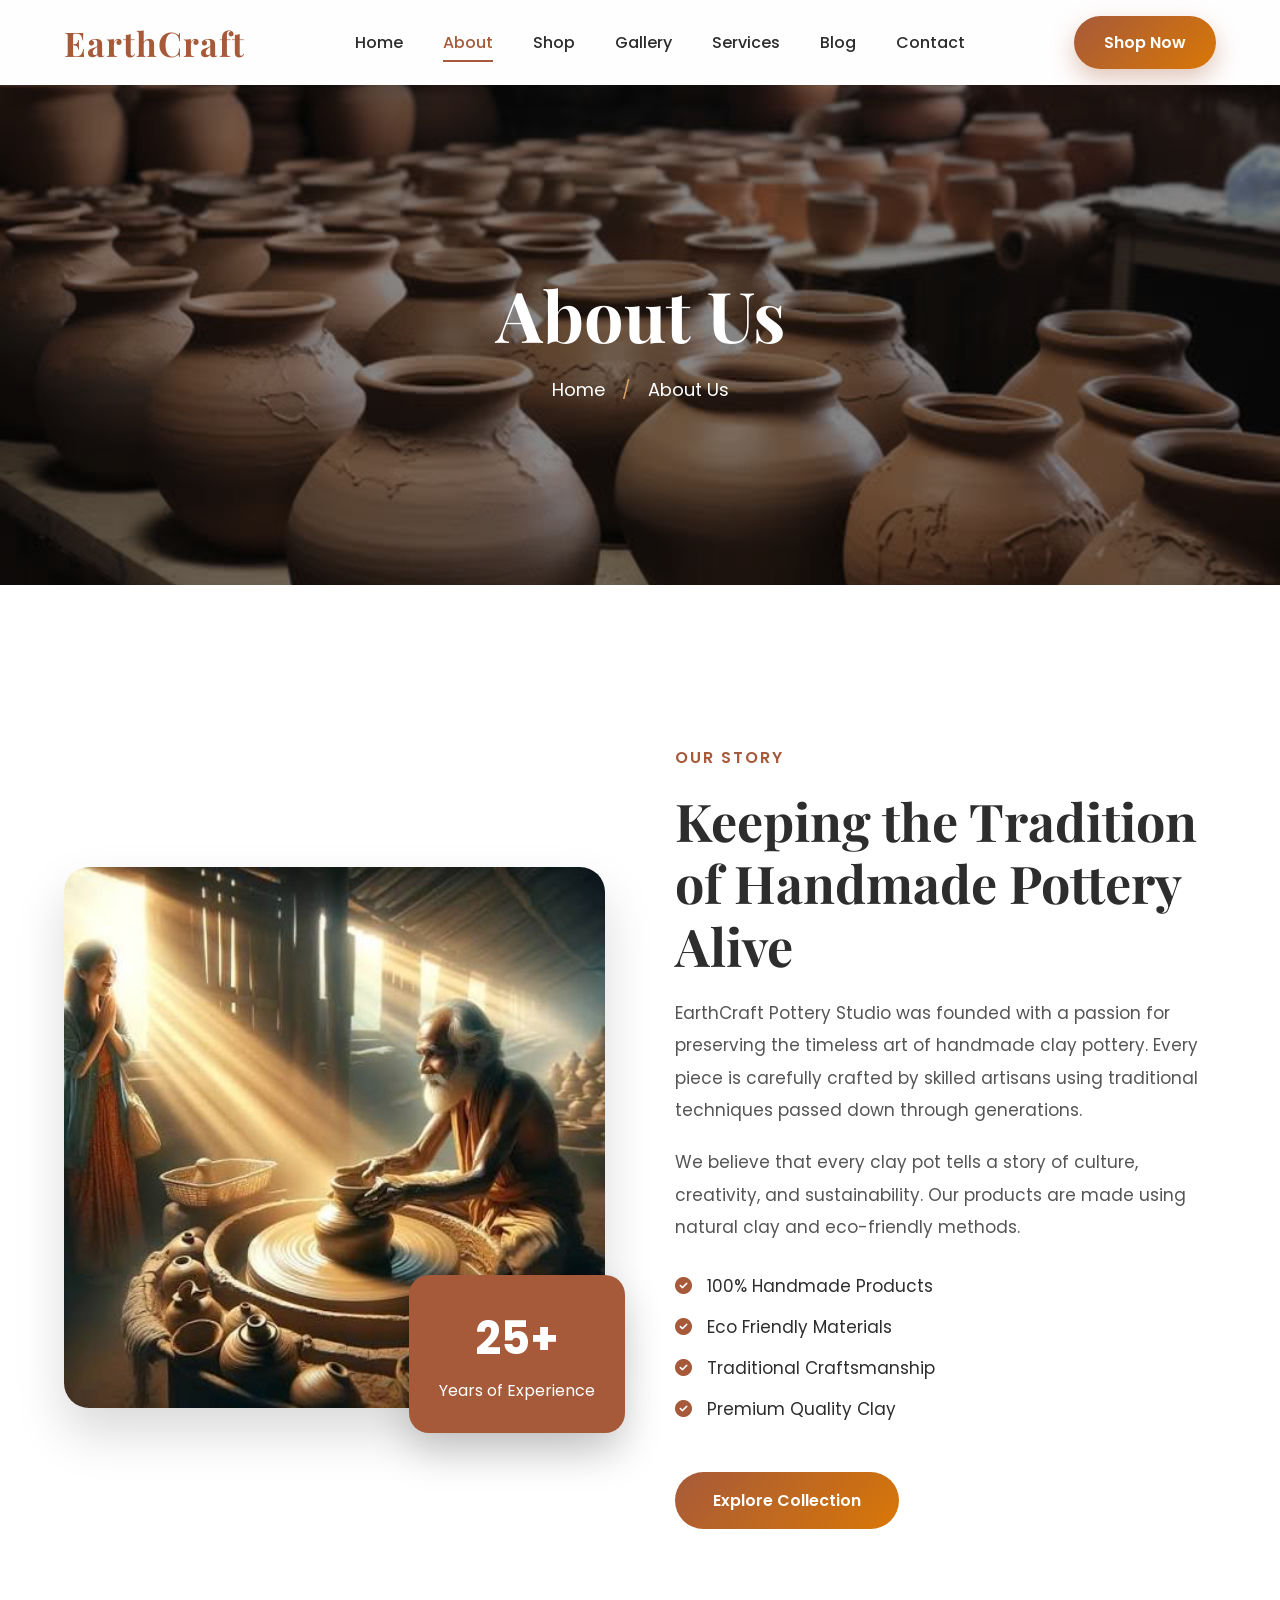
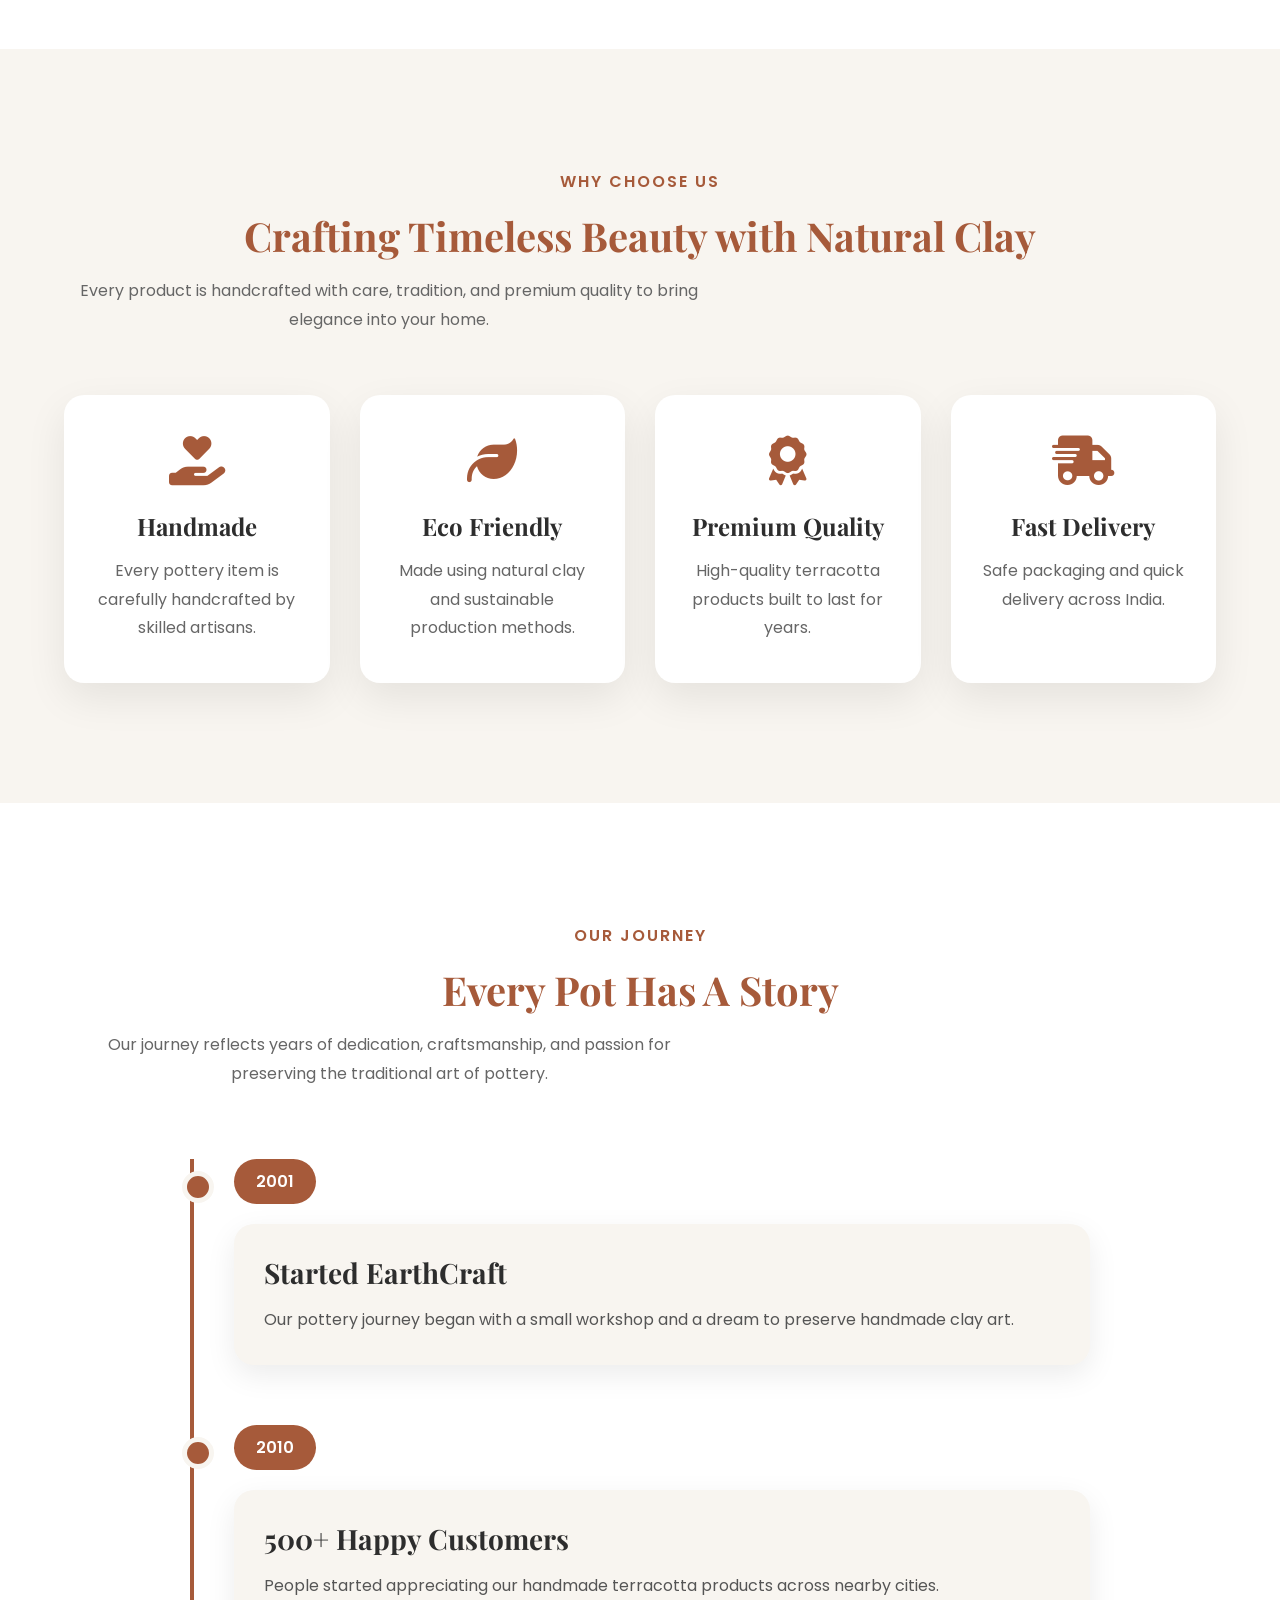
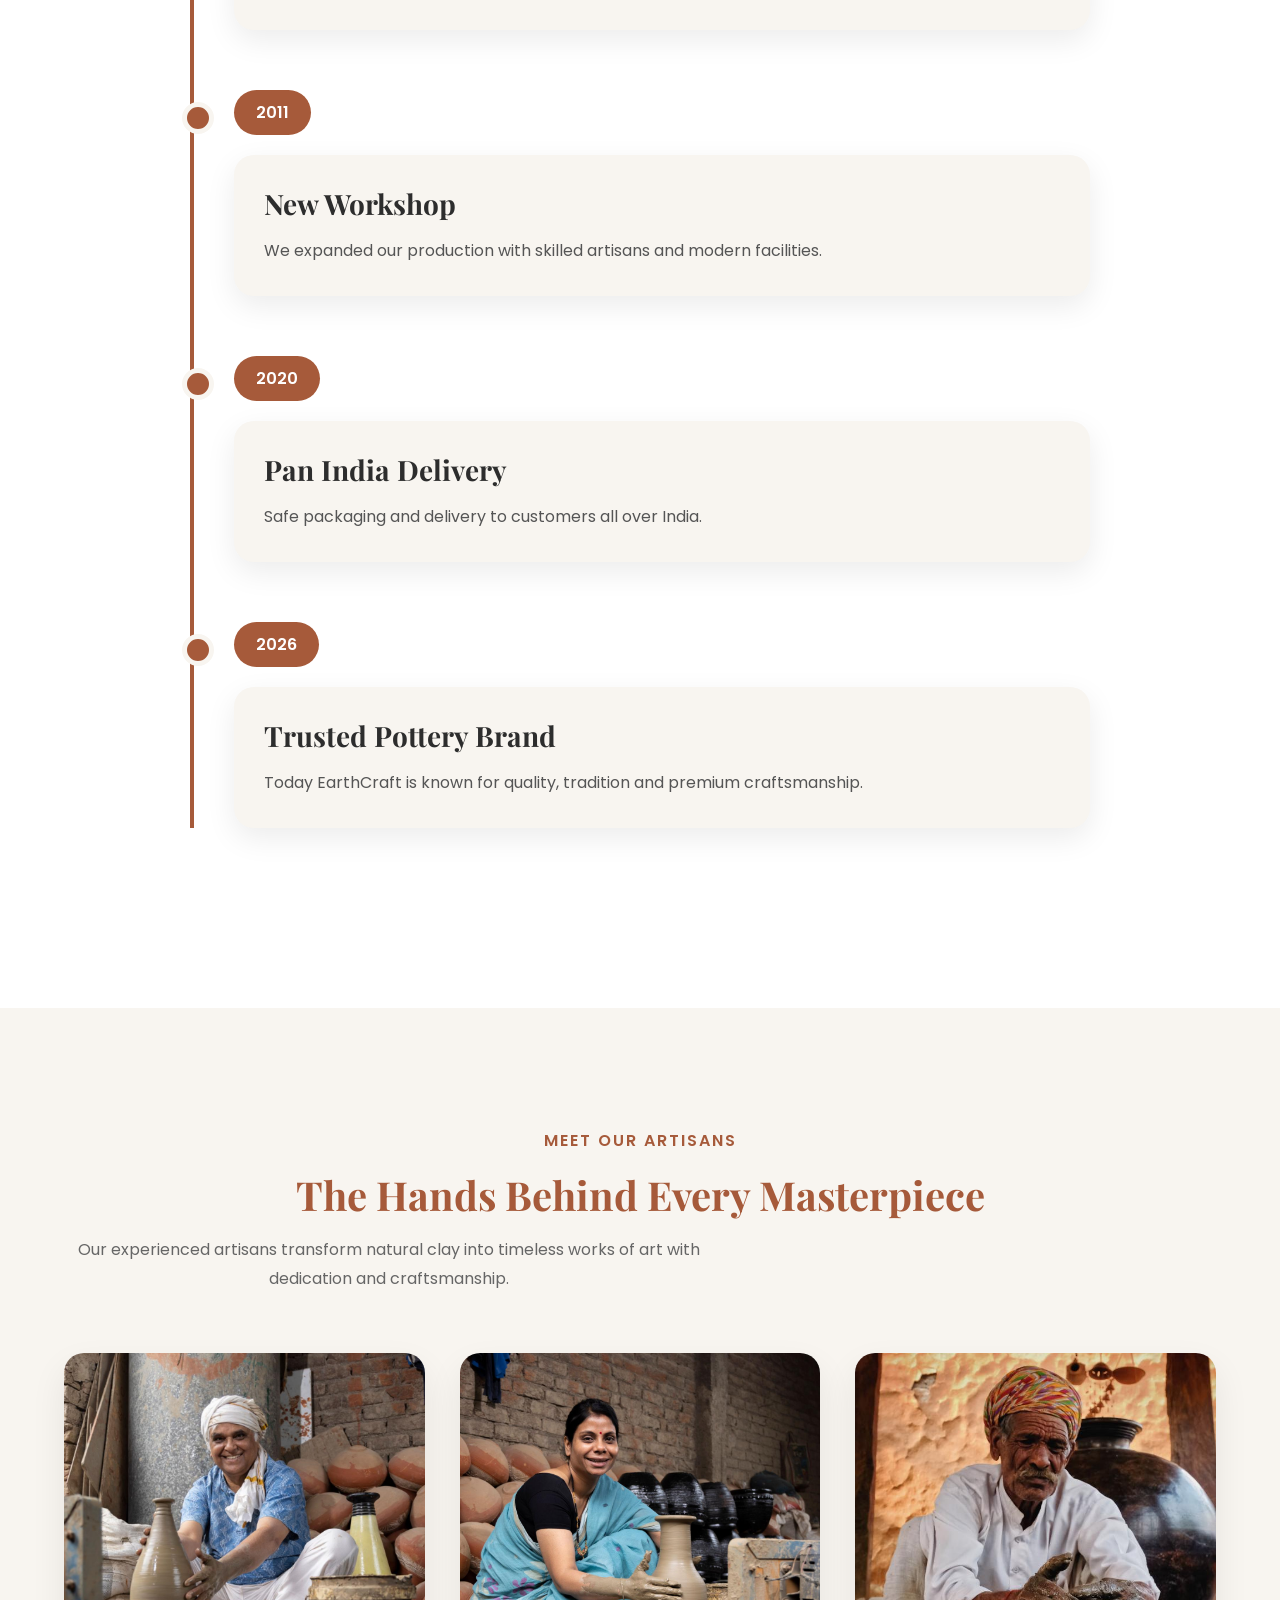
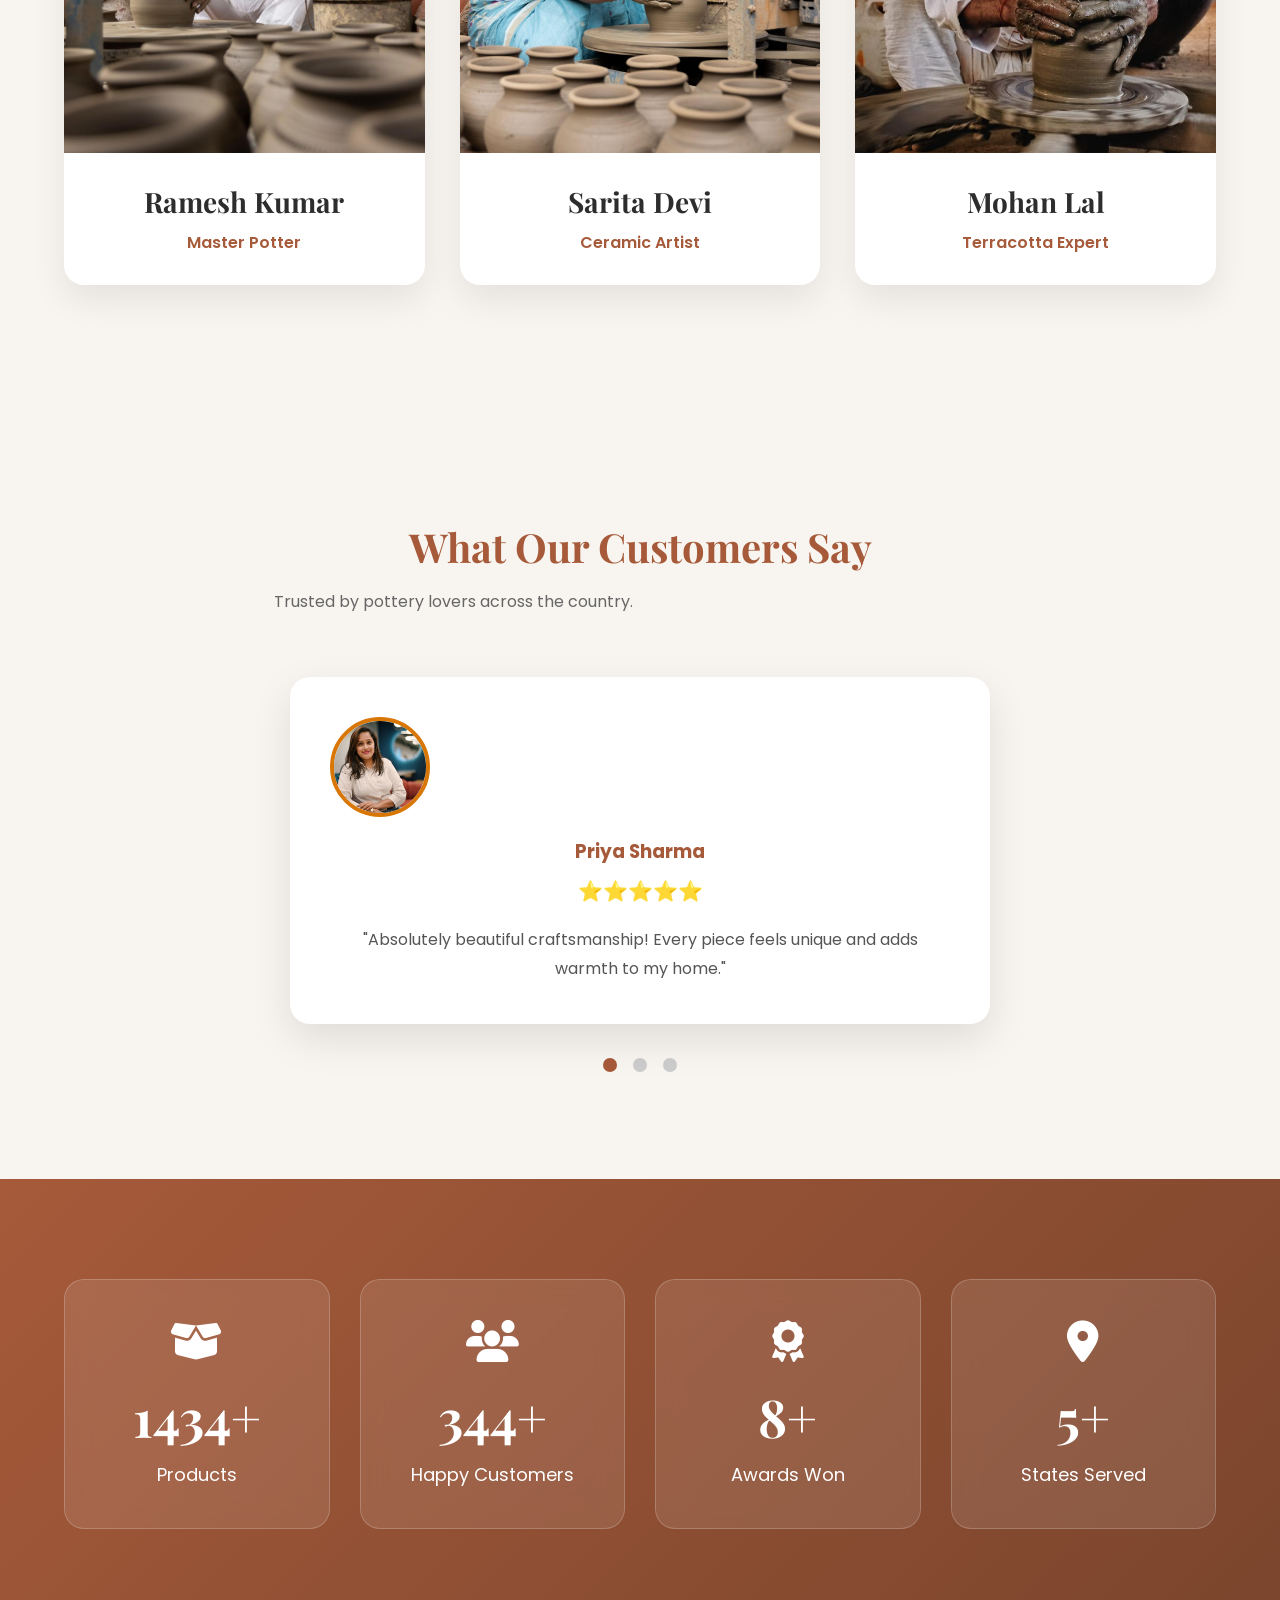
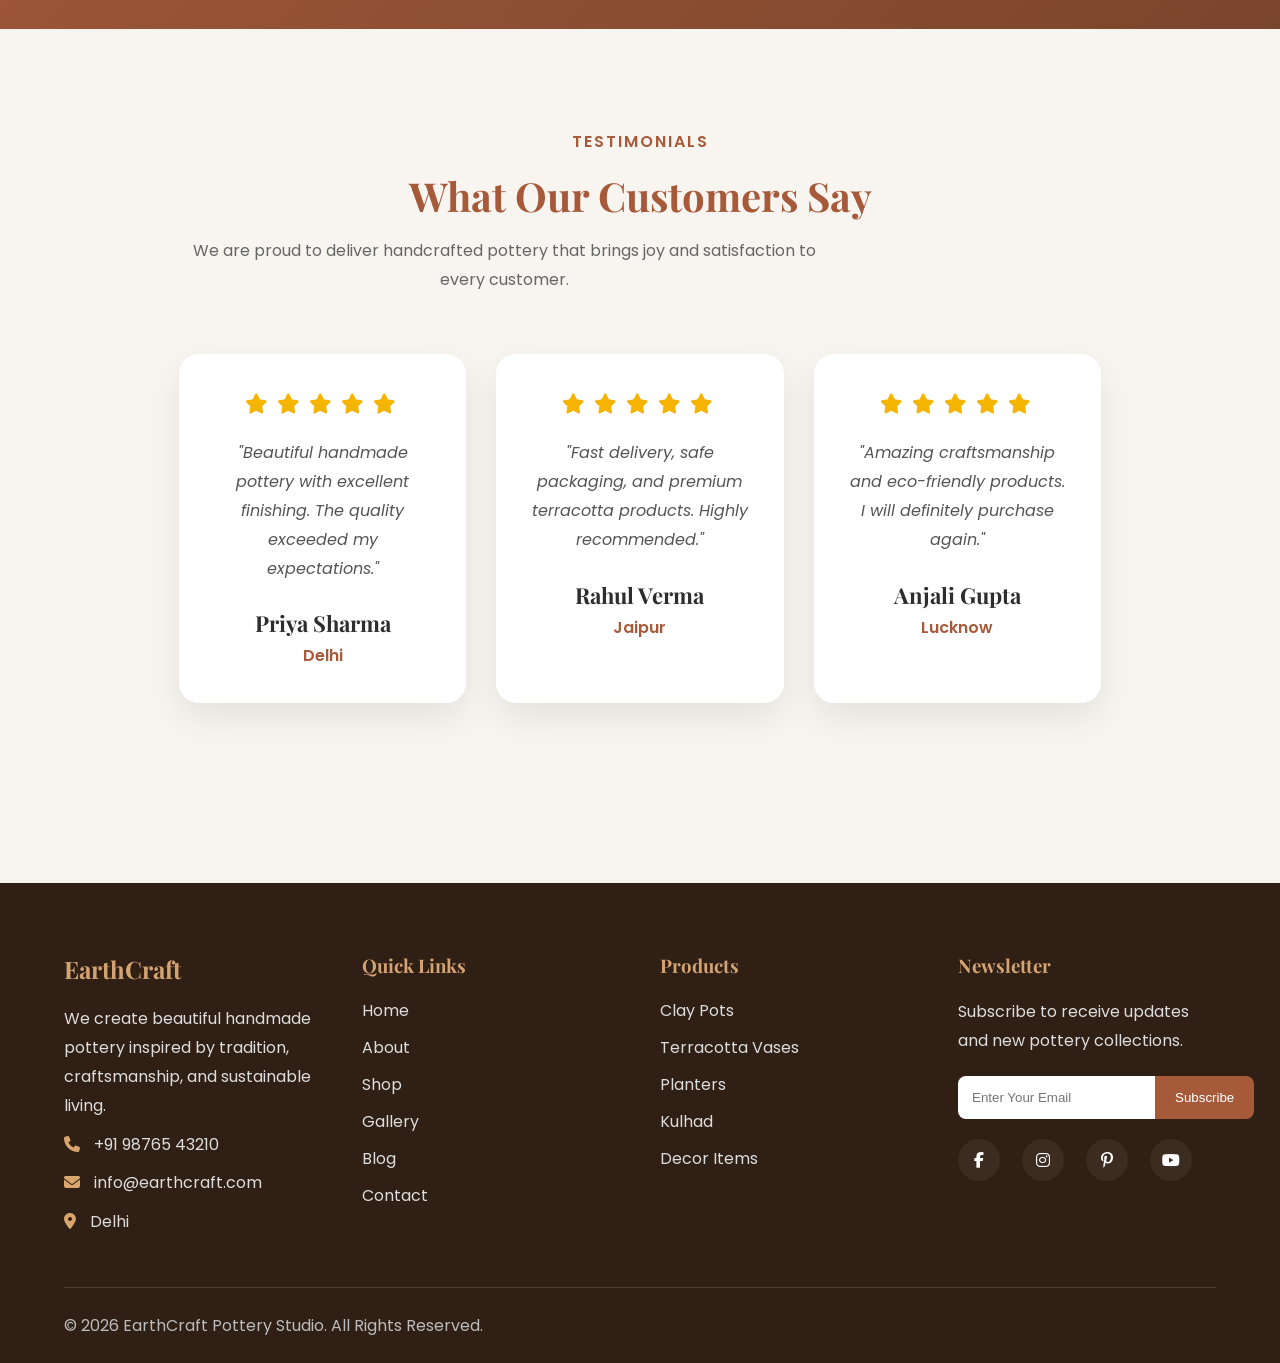
==== commit c29fc1c9: "Fix image folder path" ====
--- a/about.html
+++ b/about.html
@@ -114,7 +114,7 @@
 
             <div class="story-image">
 
-                <img src="images/about-story.jpg" alt="Our Story">
+                <img src="Images/about-story.jpg" alt="Our Story">
 
                 <div class="experience-box">
 
@@ -414,7 +414,7 @@
 
                 <div class="team-image">
 
-                    <img src="images/artisan-1.jpg.jpeg" alt="Artisan">
+                    <img src="Images/artisan-1.jpg.jpeg" alt="Artisan">
 
                 </div>
 
@@ -432,7 +432,7 @@
 
                 <div class="team-image">
 
-                    <img src="images/artisan-2.jpg" alt="Artisan">
+                    <img src="Images/artisan-2.jpg" alt="Artisan">
 
                 </div>
 
@@ -450,7 +450,7 @@
 
                 <div class="team-image">
 
-                    <img src="images/artisan-3.jpg" alt="Artisan">
+                    <img src="Images/artisan-3.jpg" alt="Artisan">
 
                 </div>
 
@@ -489,7 +489,7 @@
 
         <div class="testimonial active">
 
-            <img src="images/client1.jpg" alt="Customer">
+            <img src="Images/client1.jpg" alt="Customer">
 
             <h3>Priya Sharma</h3>
 
@@ -505,7 +505,7 @@
 
         <div class="testimonial">
 
-            <img src="images/client2.jpg" alt="Customer">
+            <img src="Images/client2.jpg" alt="Customer">
 
             <h3>Rahul Verma</h3>
 
@@ -521,7 +521,7 @@
 
         <div class="testimonial">
 
-            <img src="images/client3.jpg" alt="Customer">
+            <img src="Images/client3.jpg" alt="Customer">
 
             <h3>Anjali Mehta</h3>
 
--- a/css/style.css
+++ b/css/style.css
@@ -481,7 +481,7 @@
 .about-banner{
 
 height:500px;
-background:url("../images/about-banner.jpg");
+background:url("../Images/about-banner.jpg");
 background-size:cover;
 background-position:center;
 position:relative;
@@ -1285,7 +1285,7 @@
 .shop-banner{
 
      height:350px;
-    background:url("../images/banner/shop-banner.jpg") center/cover no-repeat;
+    background:url("../Images/about-banner.jpg") center/cover no-repeat;
     display:flex;
     align-items:center;
     justify-content:center;
@@ -2247,7 +2247,7 @@
     min-height:70vh;
 
     background:linear-gradient(rgba(0,0,0,.60),rgba(0,0,0,.60)),
-    url("../images/gallery/gallery-banner.jpg") center/cover no-repeat;
+    url("../Images/about-banner.jpg") center/cover no-repeat;
 
     display:flex;
     justify-content:center;
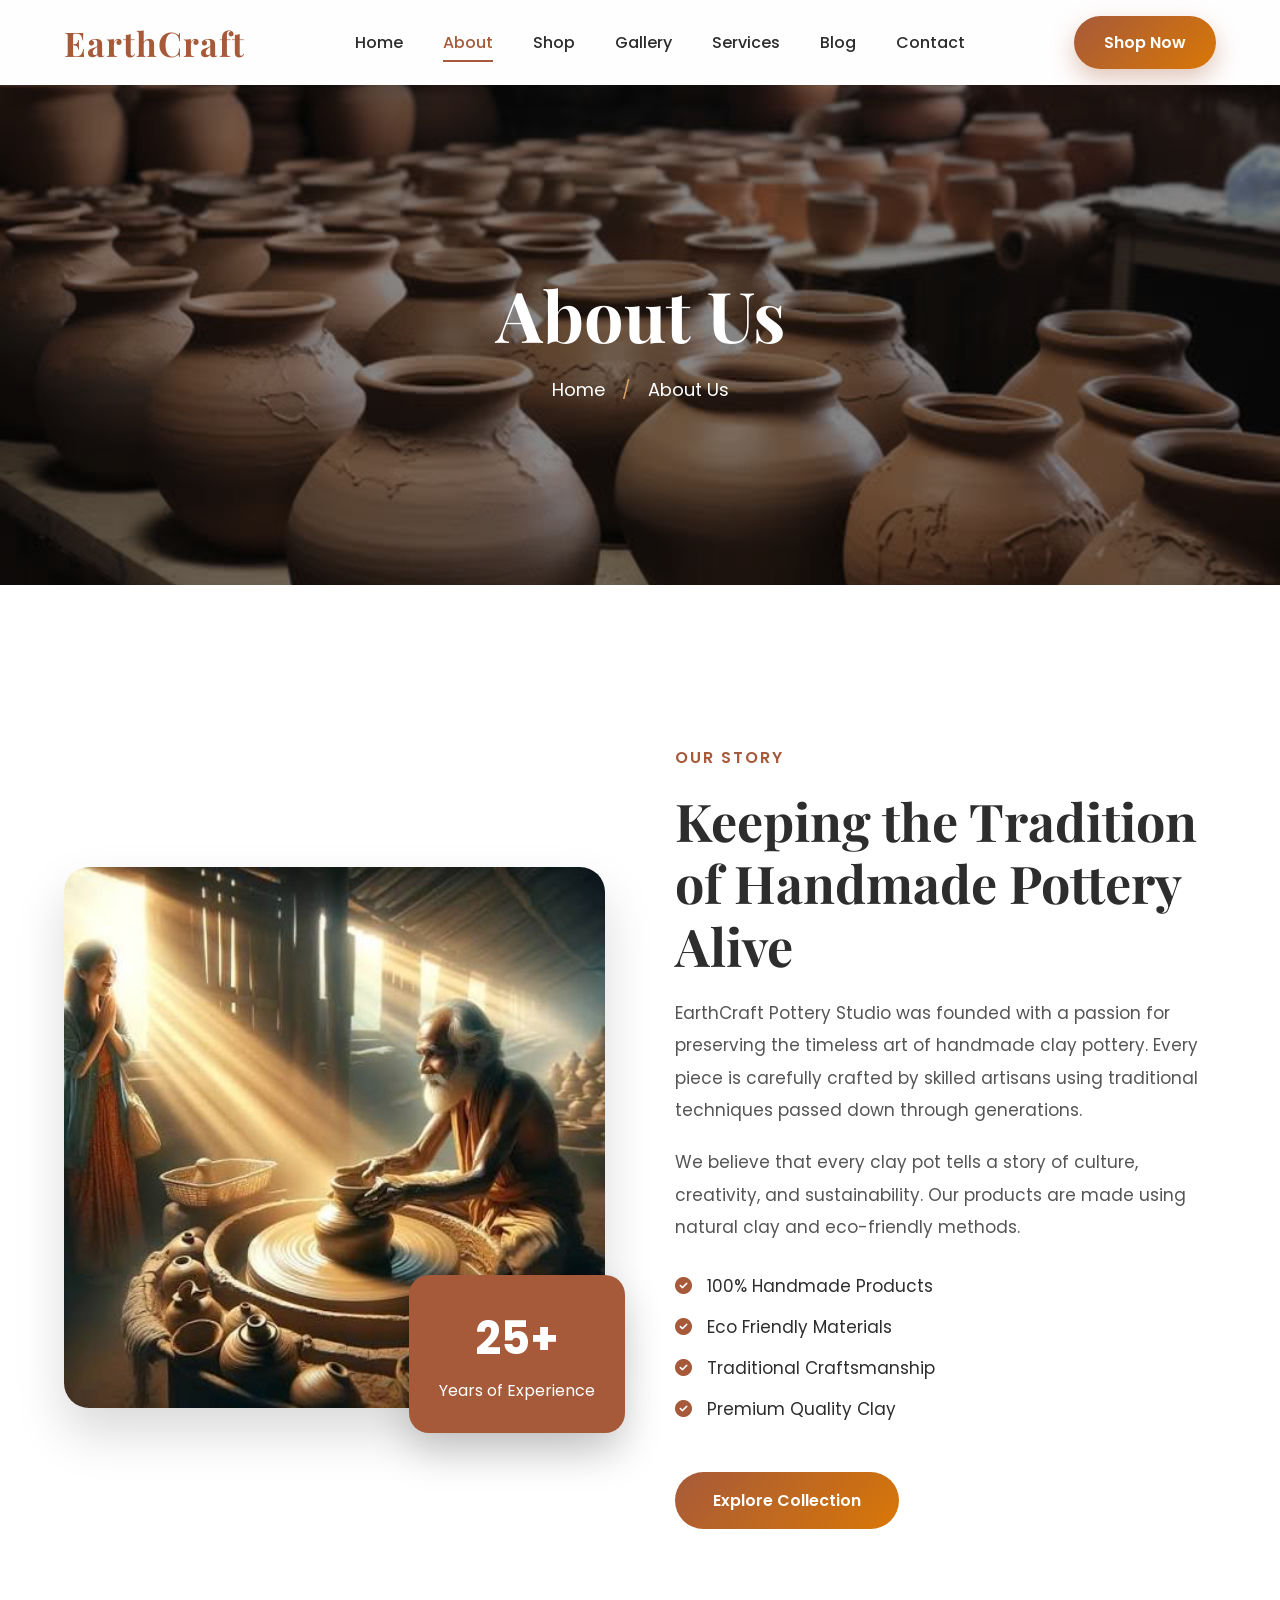
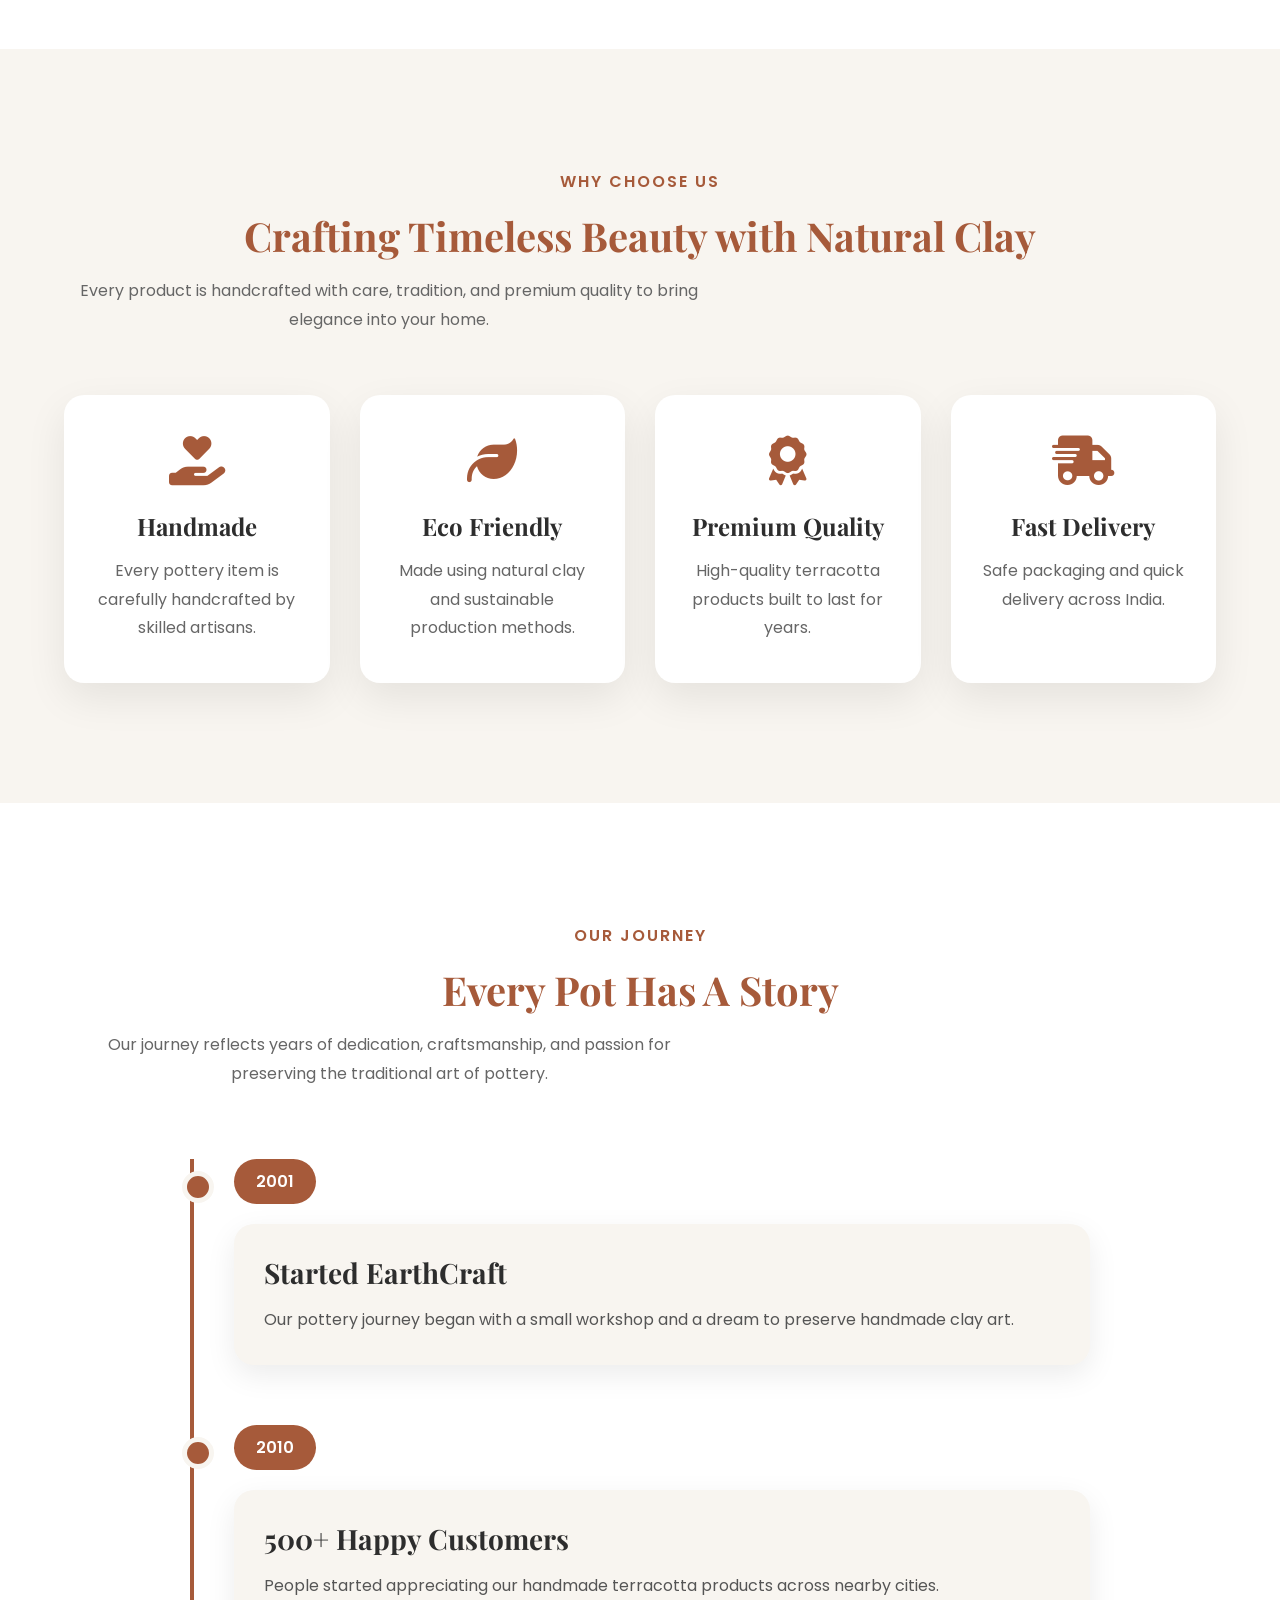
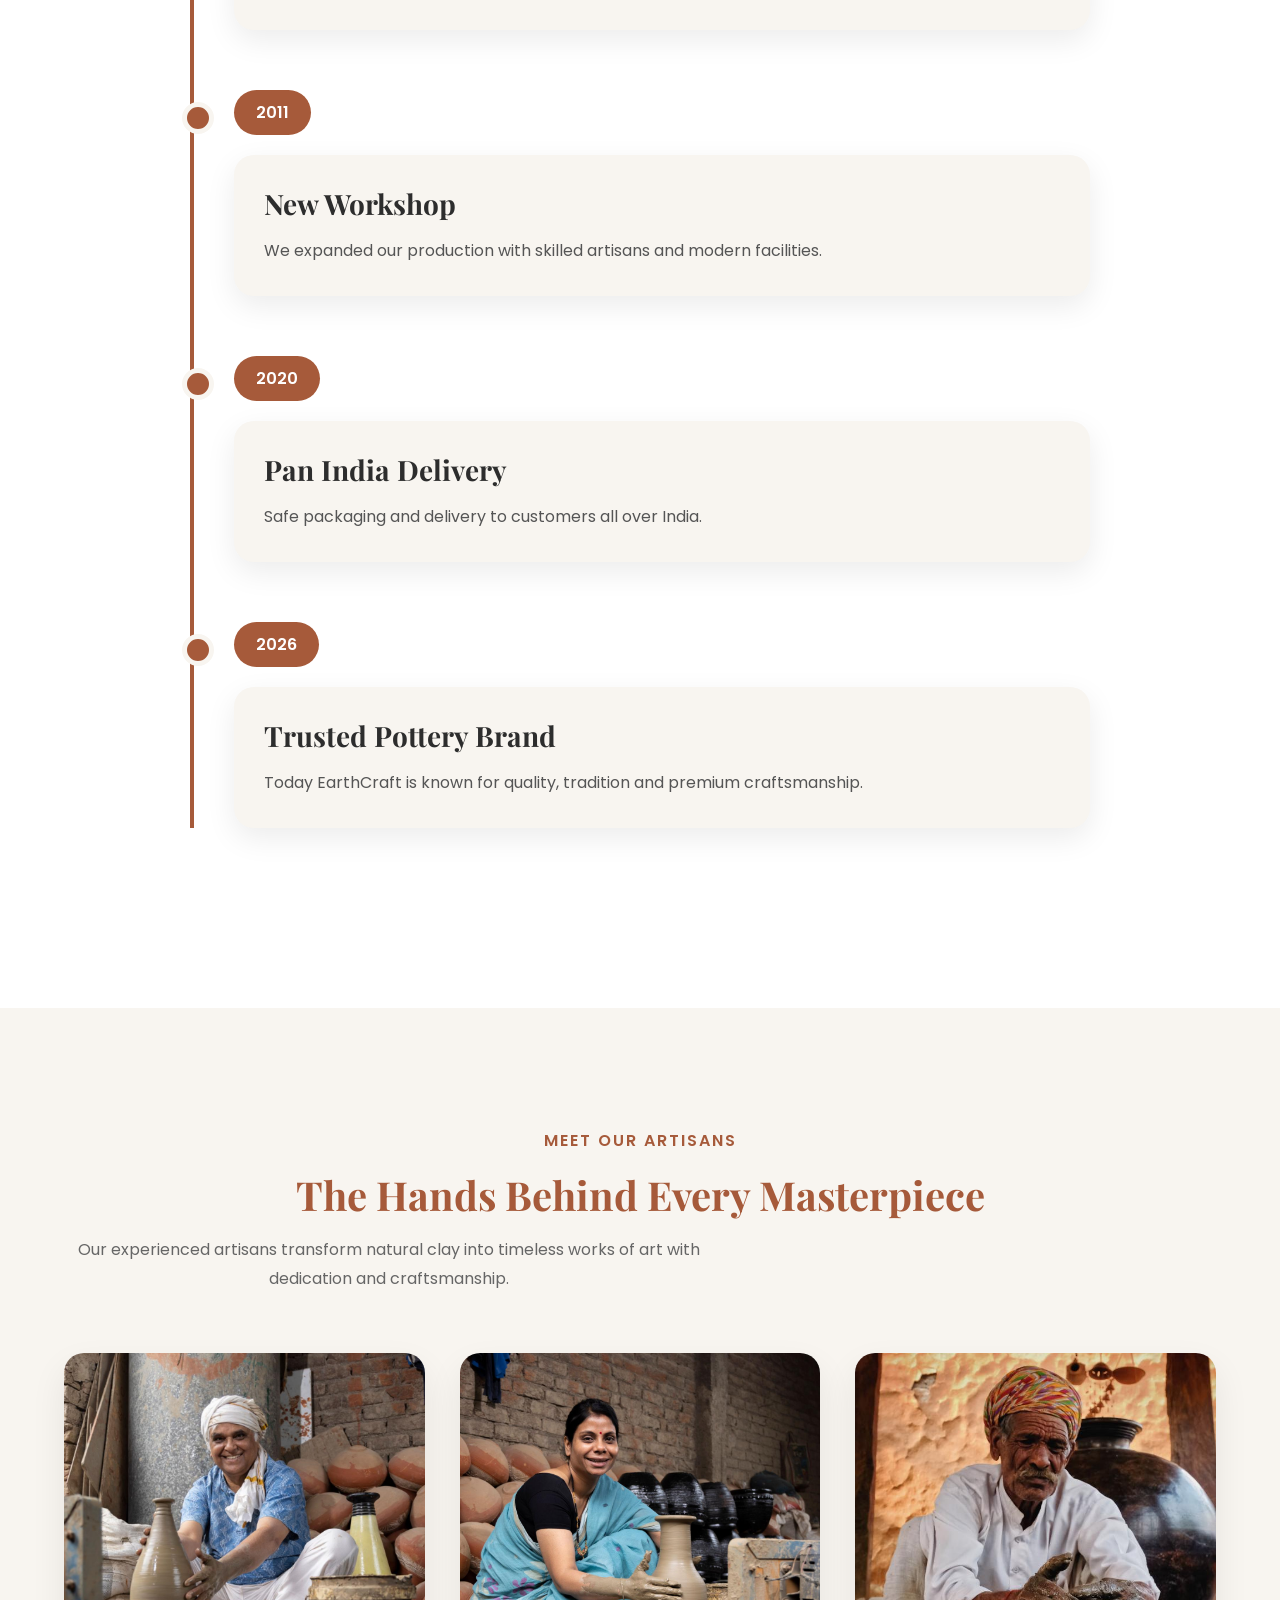
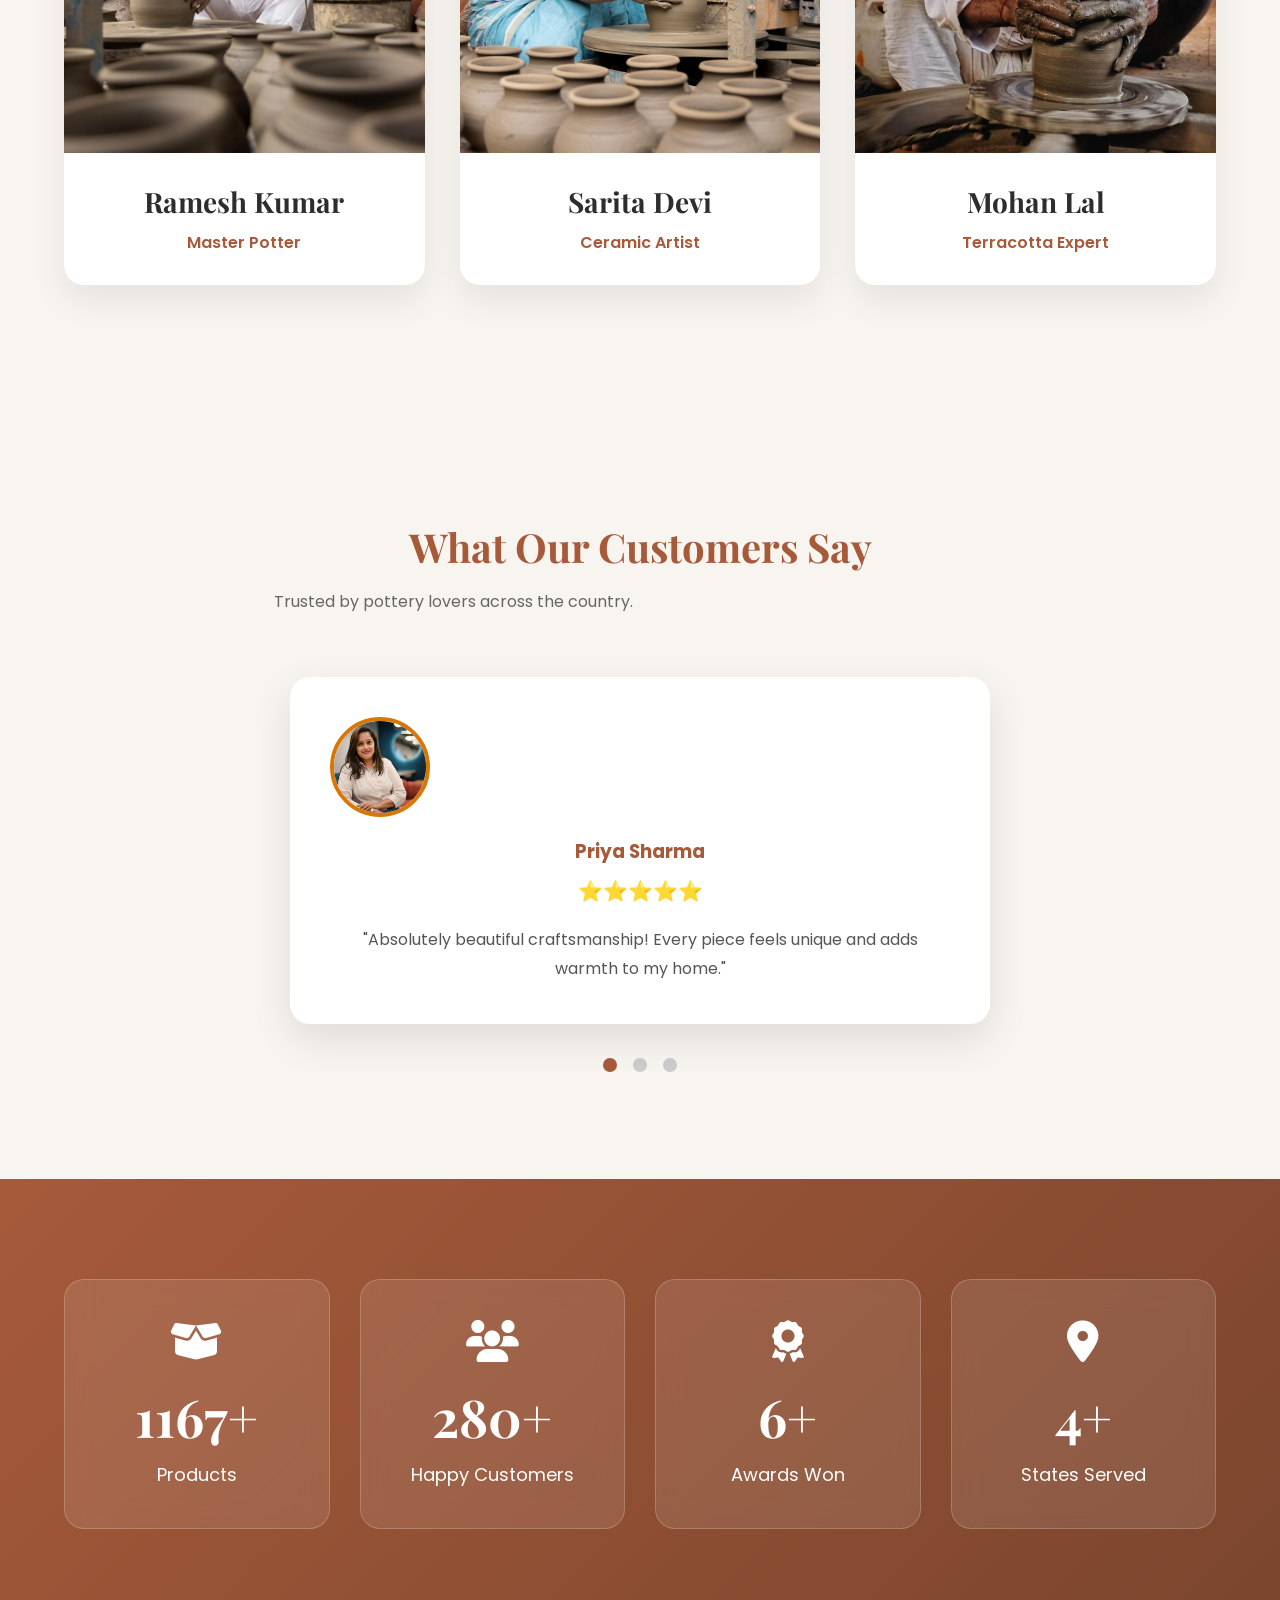
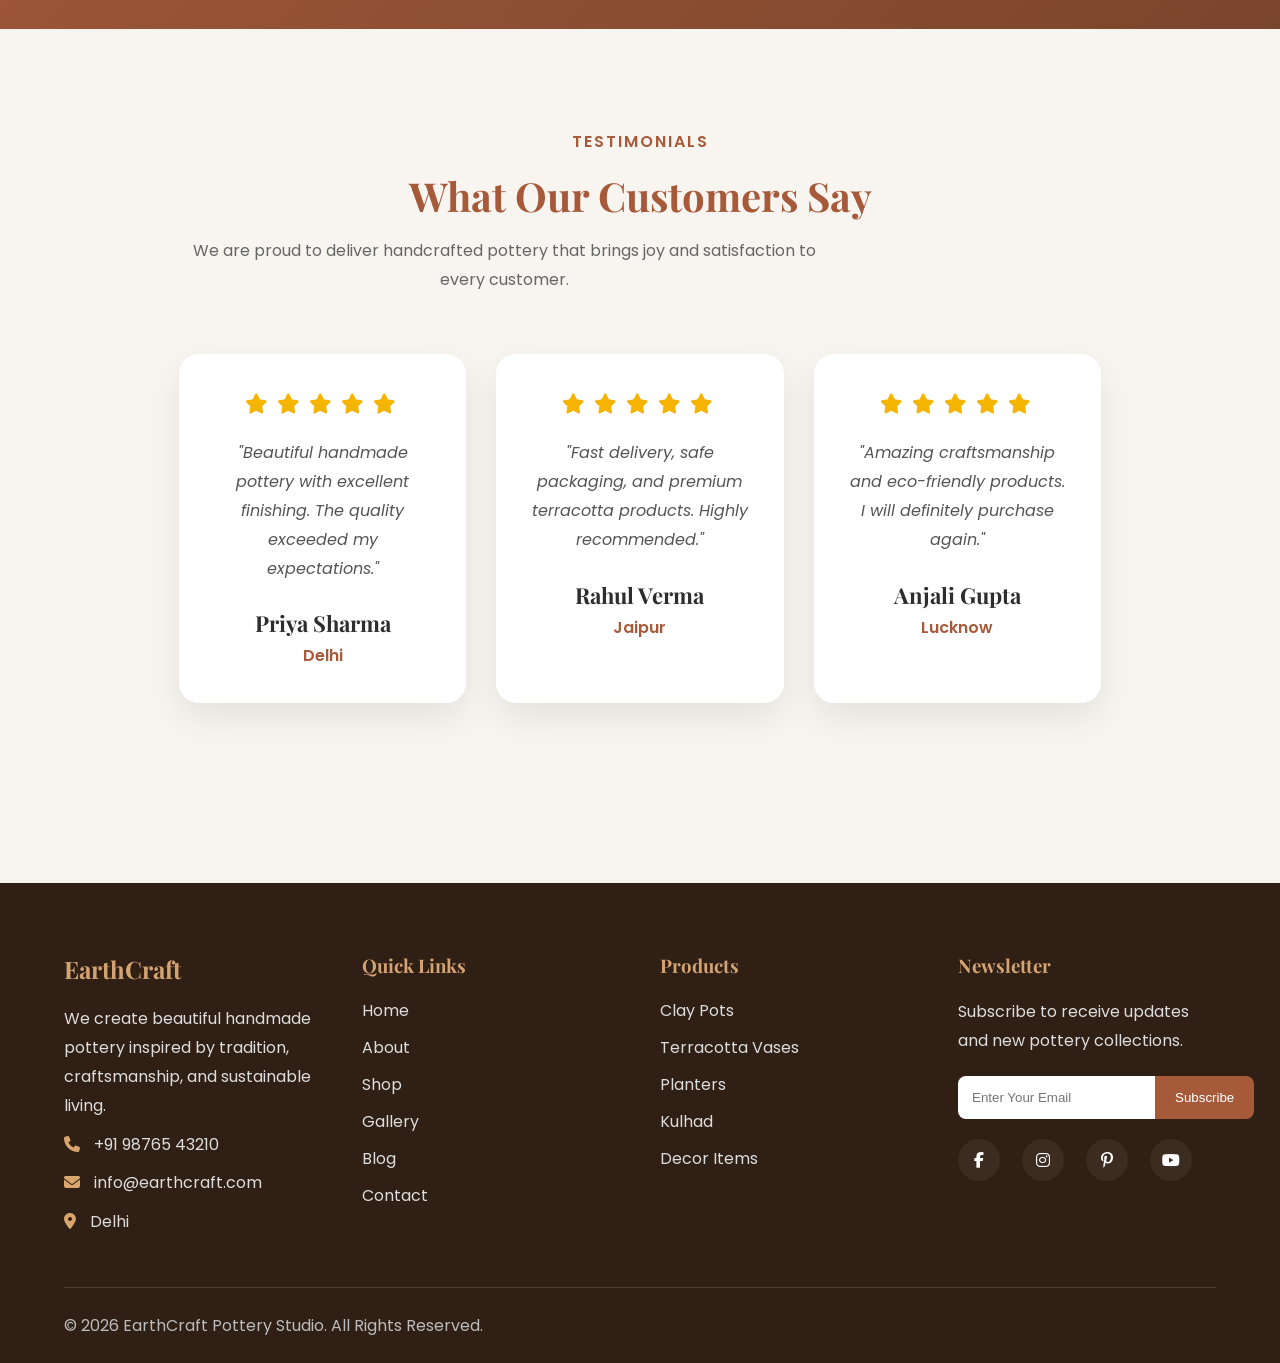
==== commit 877a2321: "Update website" ====
--- a/about.html
+++ b/about.html
@@ -70,8 +70,9 @@
 
 </div>
 
-            <a href="shop.html" class="nav-btn">Shop Now</a>
-
+<a href="https://nainaprajapati306-star.github.io/Earth-Craft-Pottery-Studio-Web/shop.html" class="nav-btn">
+    Shop Now
+</a>
         </nav>
 
     </div>
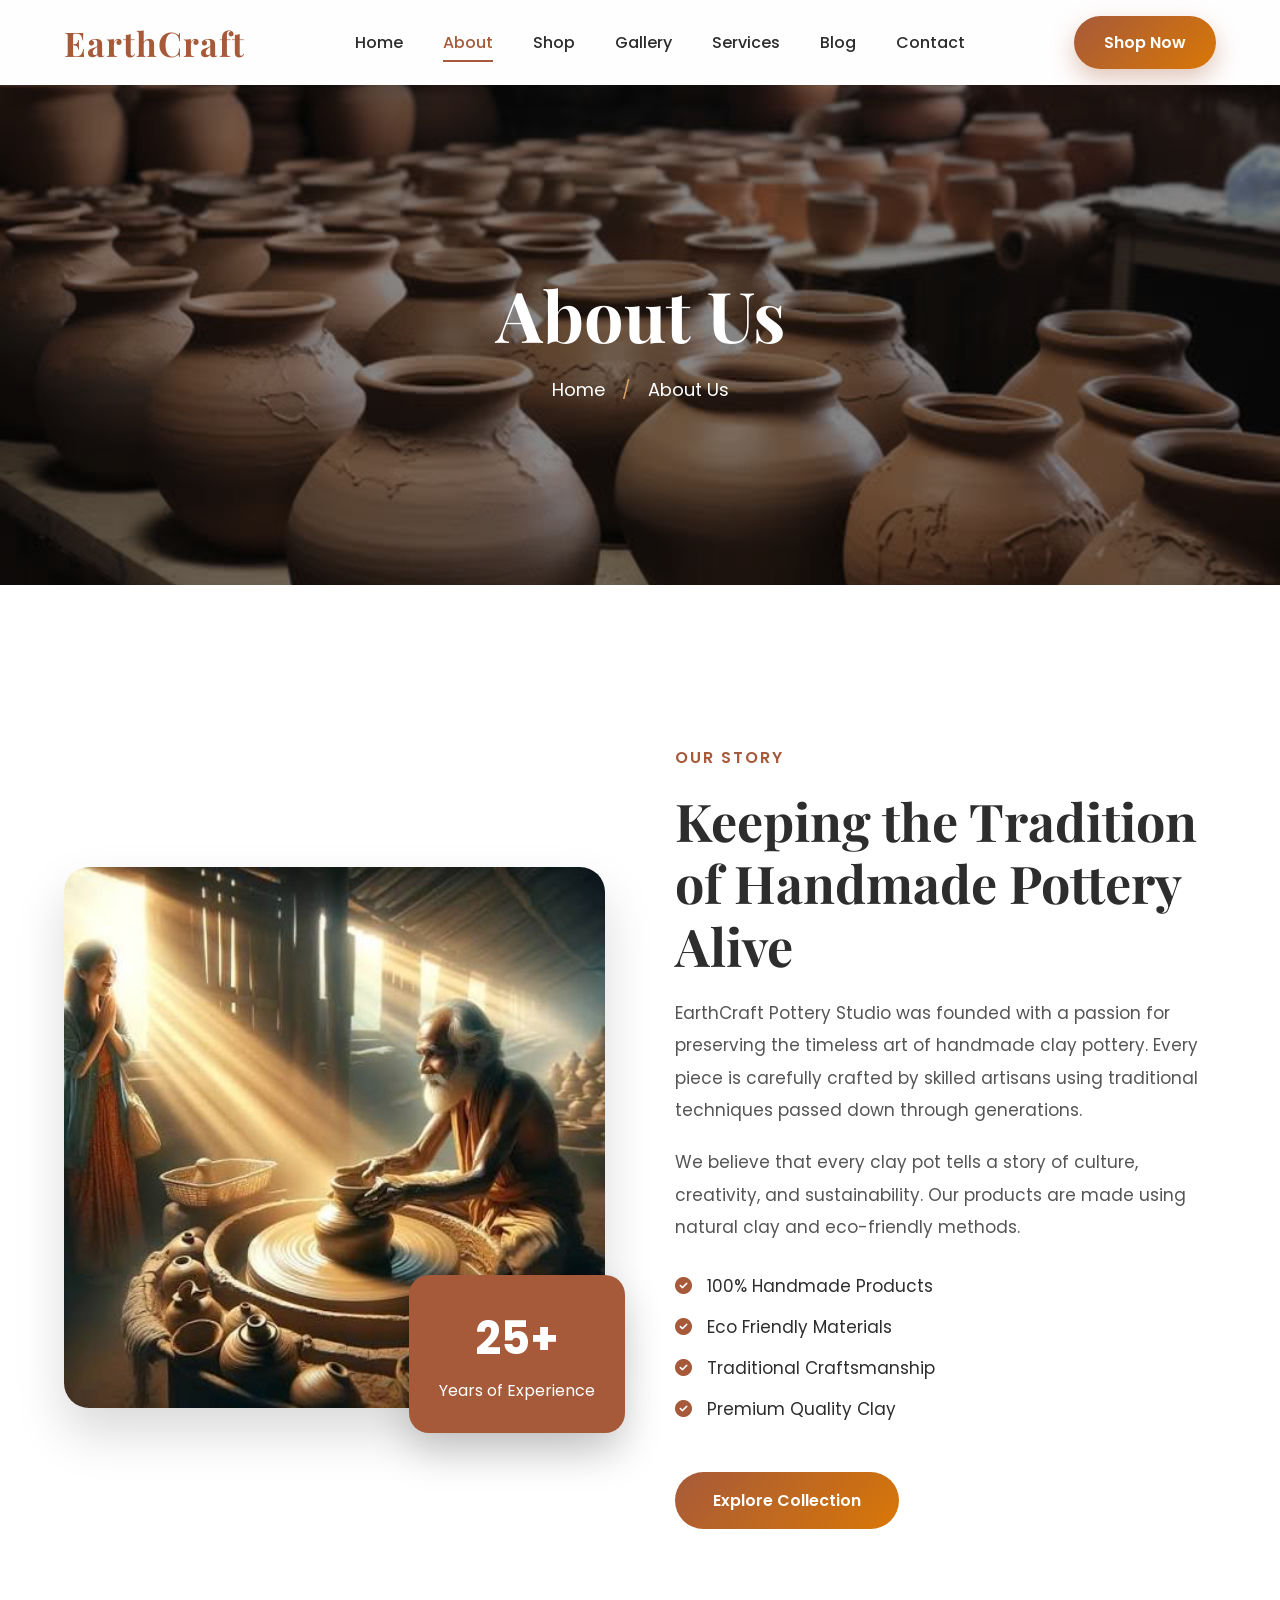
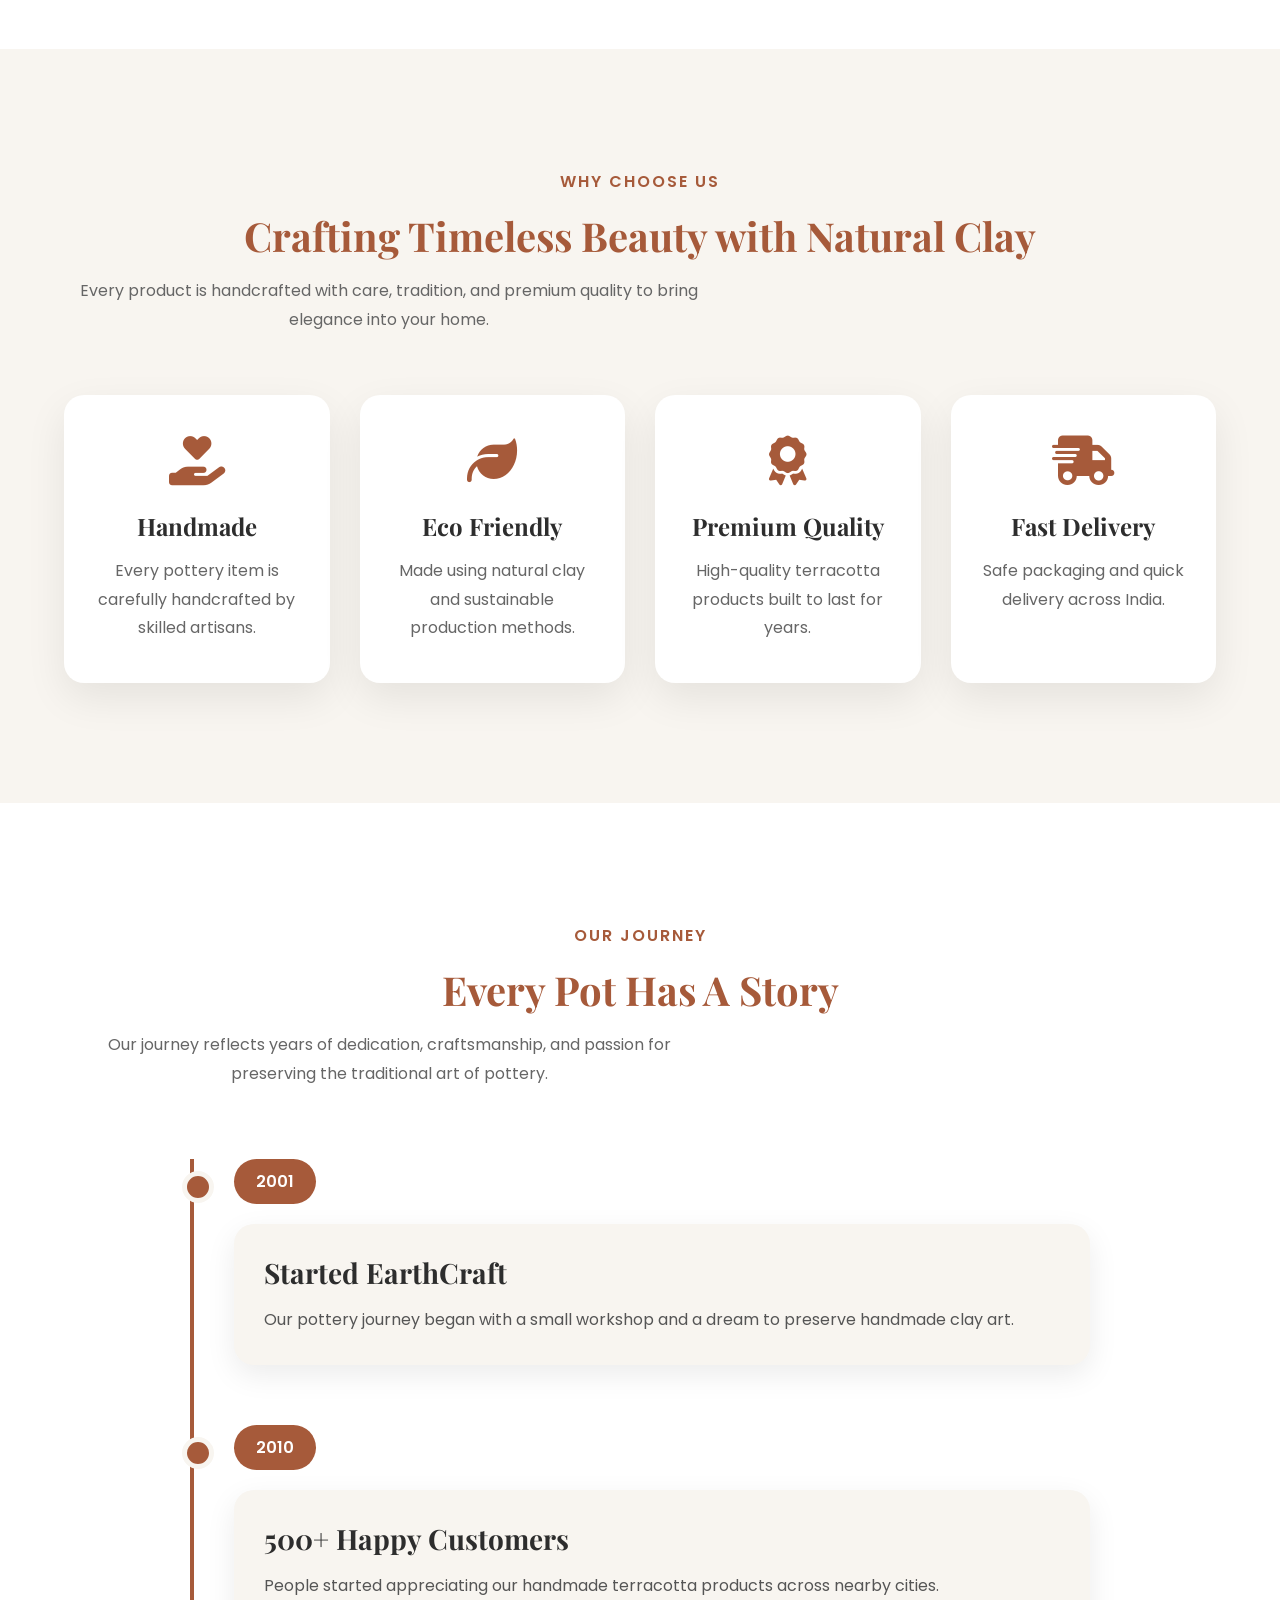
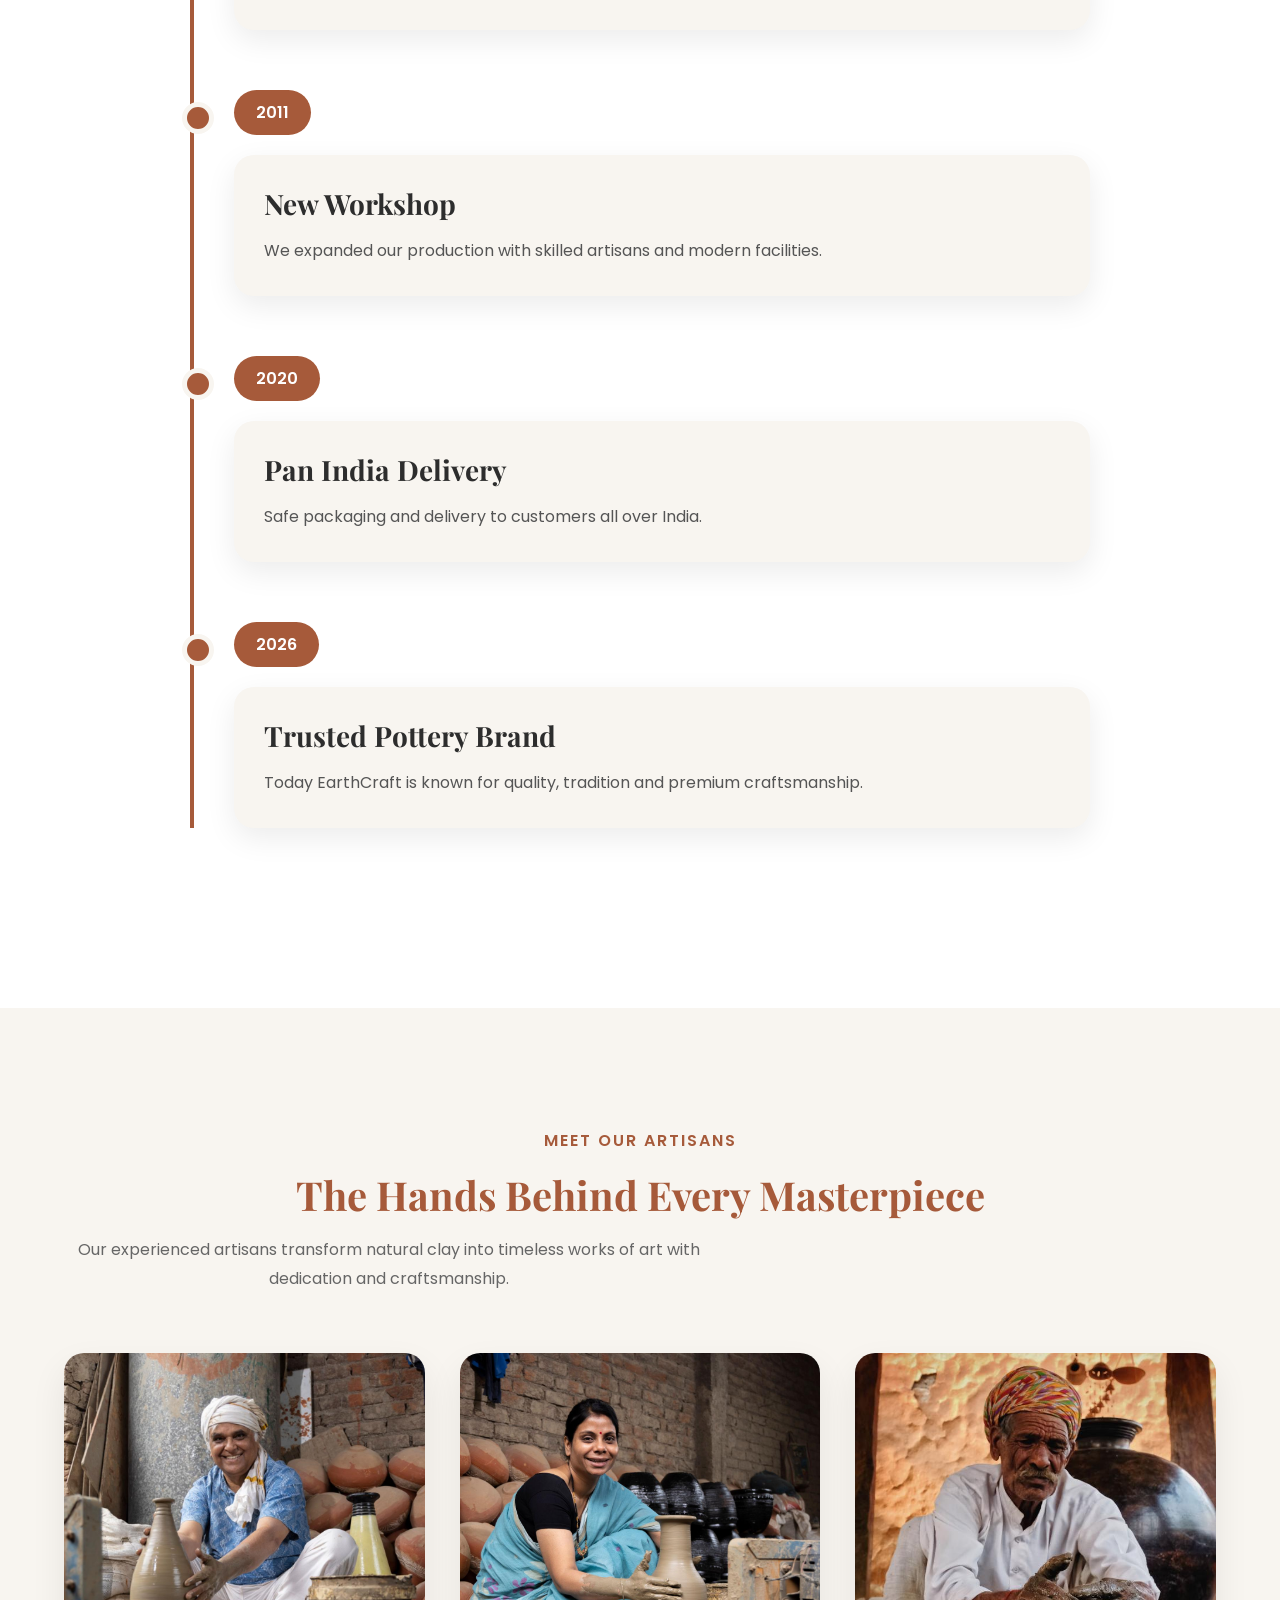
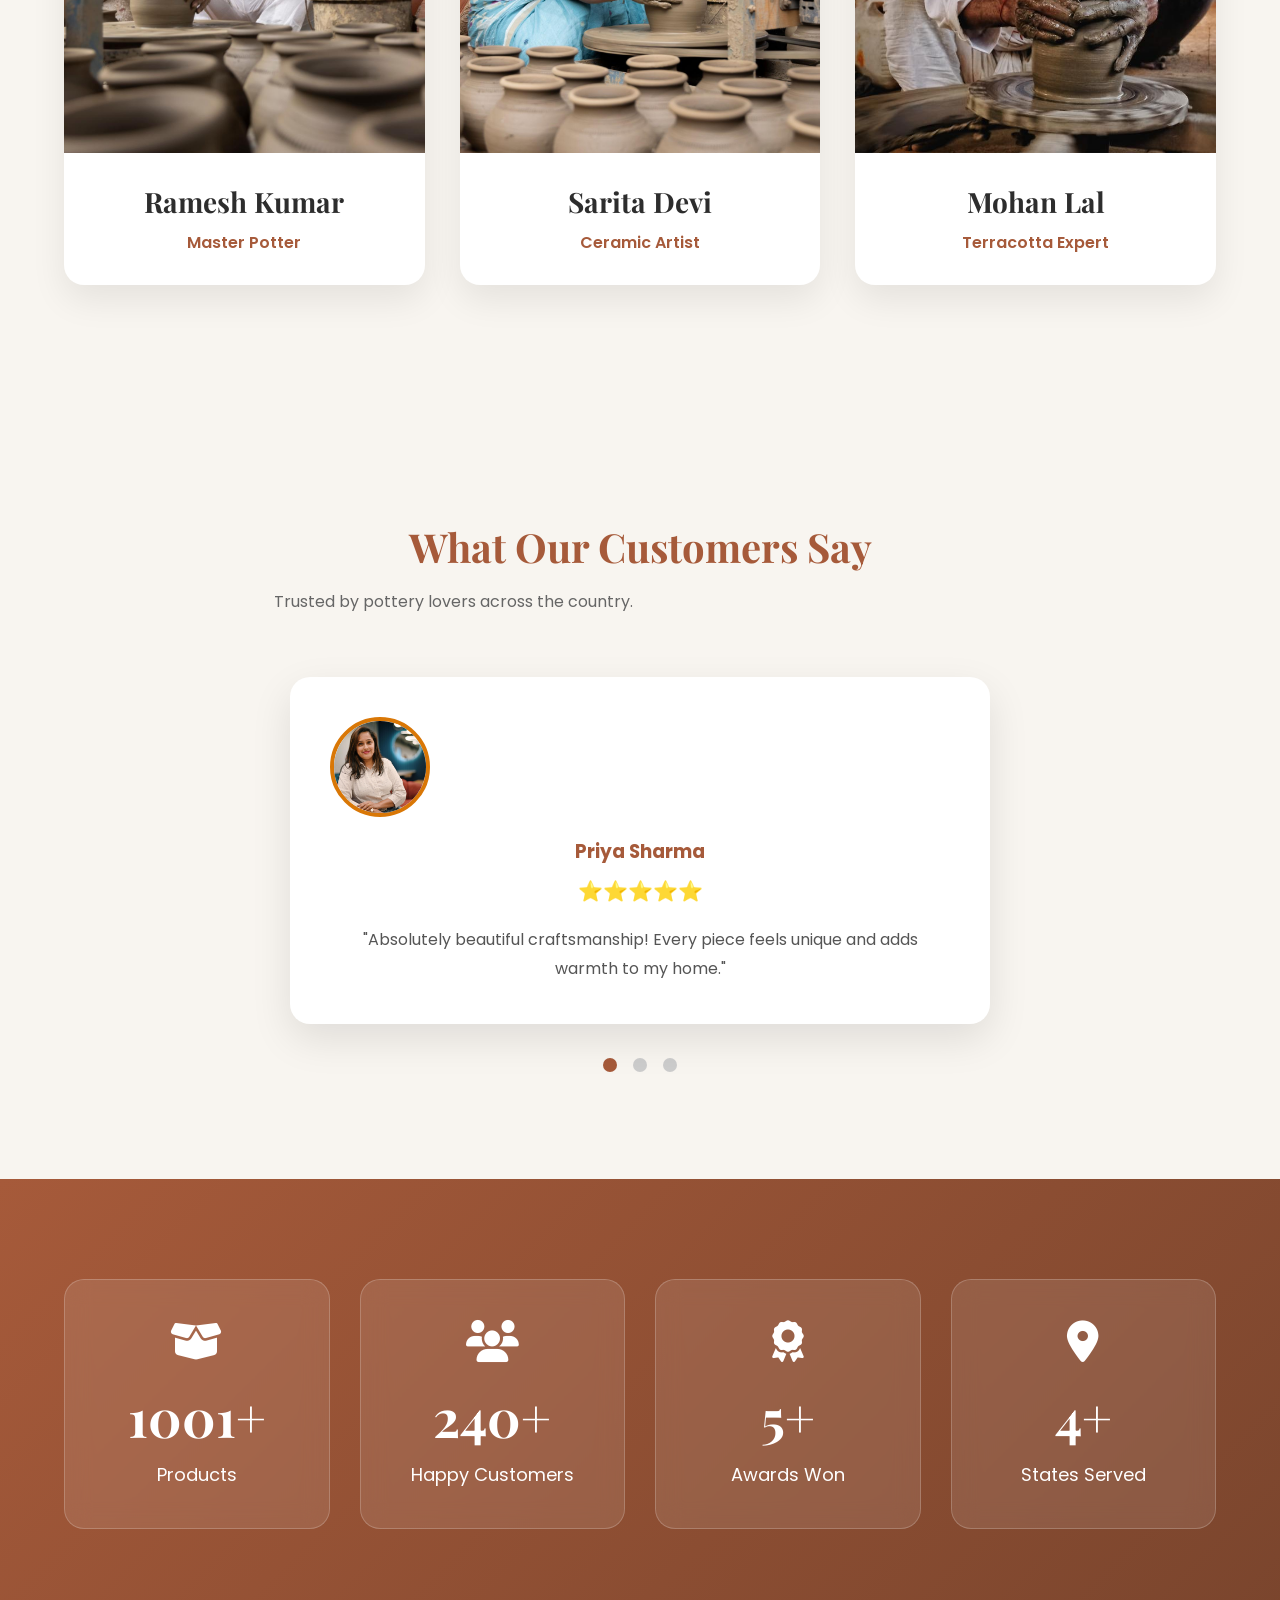
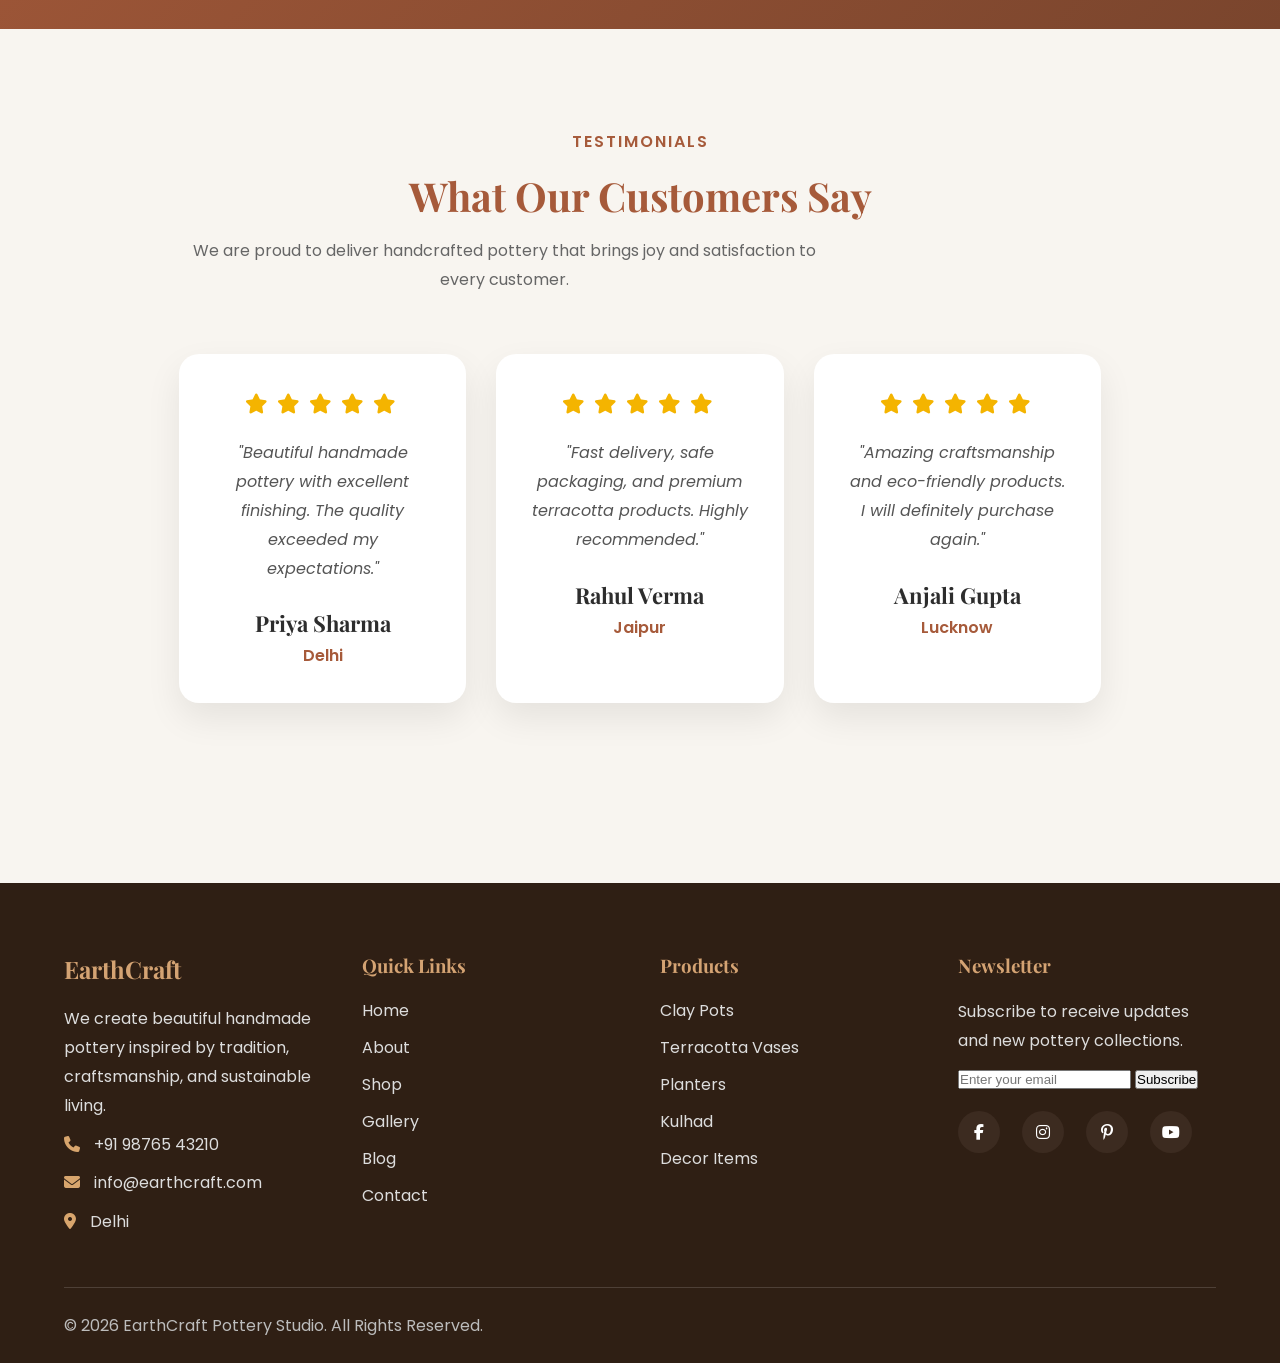
==== commit 0e1c9851: "Describe your changes" ====
--- a/about.html
+++ b/about.html
@@ -787,17 +787,23 @@
 
                 </p>
 
-                <form class="newsletter">
-
-                    <input type="email" placeholder="Enter Your Email">
-
-                    <button type="submit">
-
-                        Subscribe
-
-                    </button>
-
-                </form>
+                <form id="subscribe-form" action="https://formspree.io/f/mojggnpg" method="POST">
+
+    <input
+        type="email"
+        name="email"
+        id="subscriber-email"
+        placeholder="Enter your email"
+        required
+    >
+
+    <button type="submit" id="subscribe-btn">
+        Subscribe
+    </button>
+
+</form>
+
+<p id="subscribe-message"></p>
 
                 <div class="social-icons">
 
--- a/css/style.css
+++ b/css/style.css
@@ -3062,4 +3062,10 @@
 
     }
 
+}
+#subscribe-message{
+    margin-top:10px;
+    color:#4CAF50;
+    font-size:15px;
+    font-weight:500;
 }
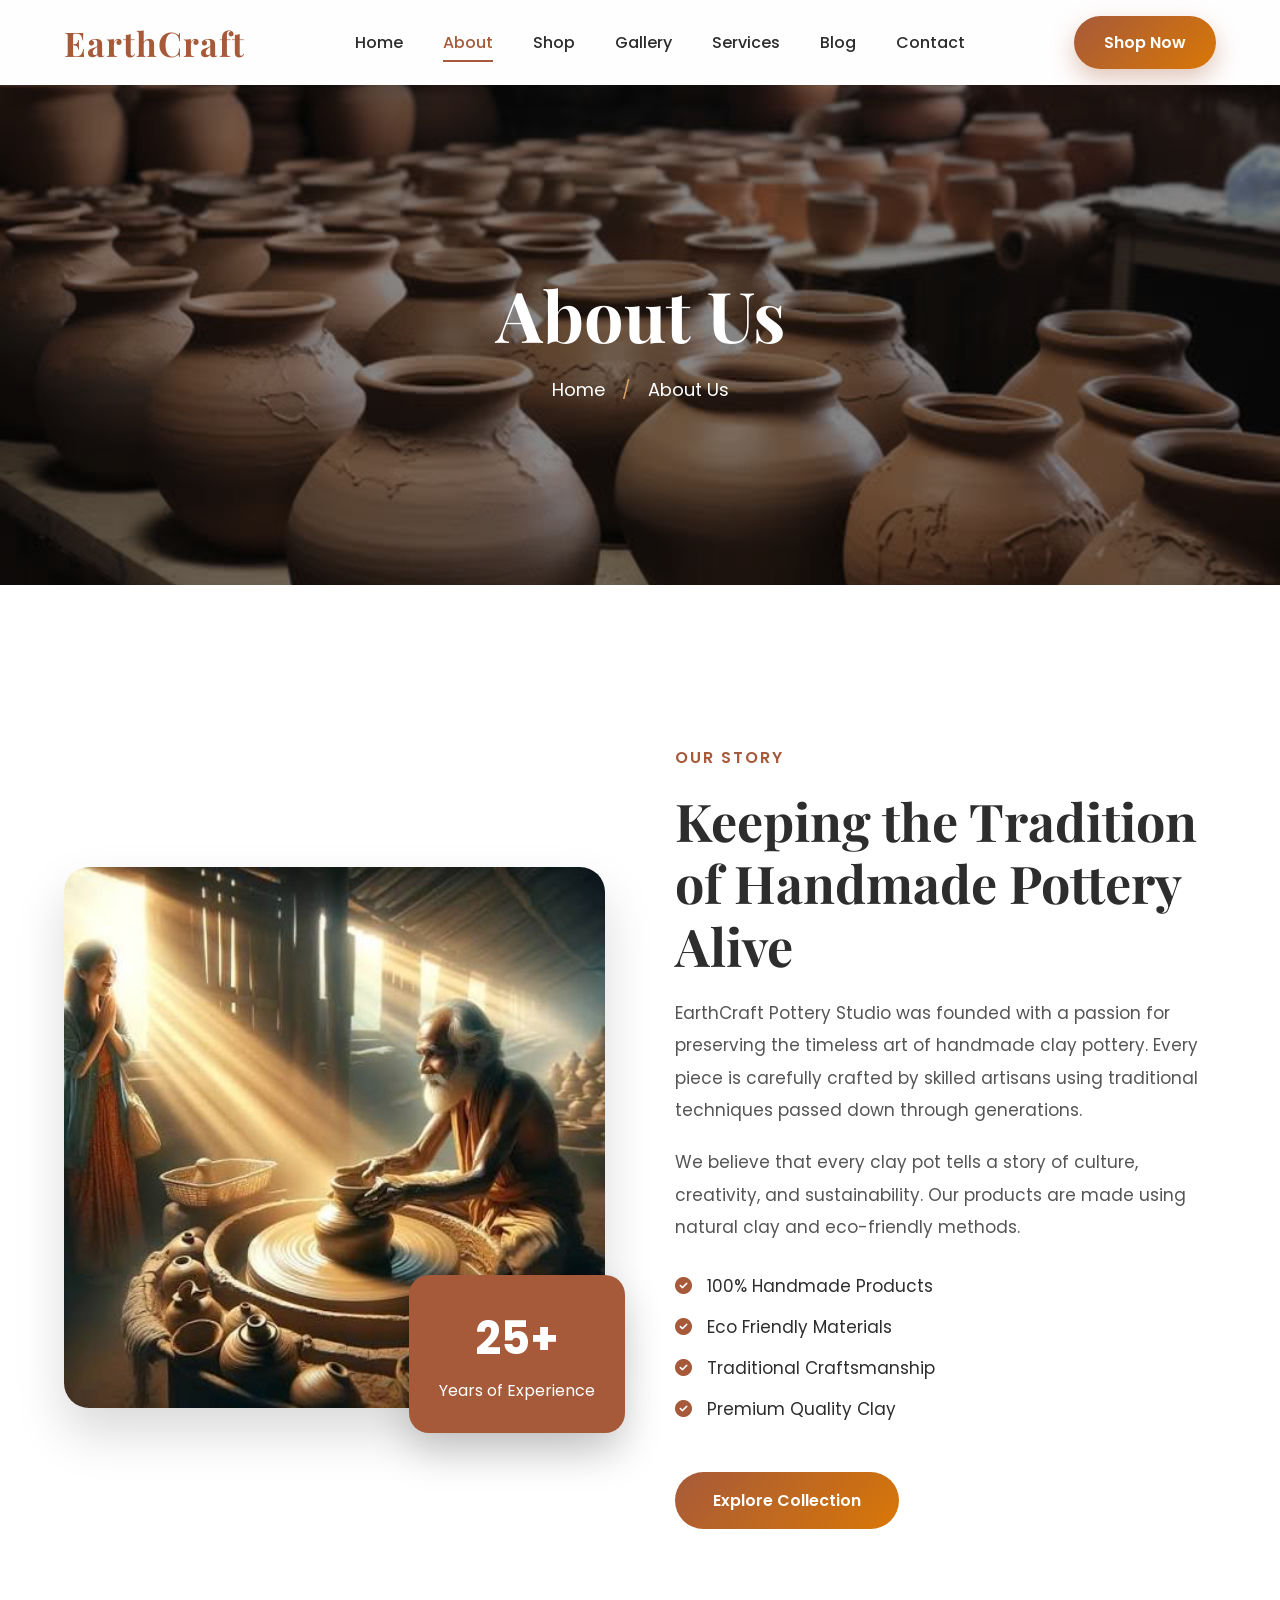
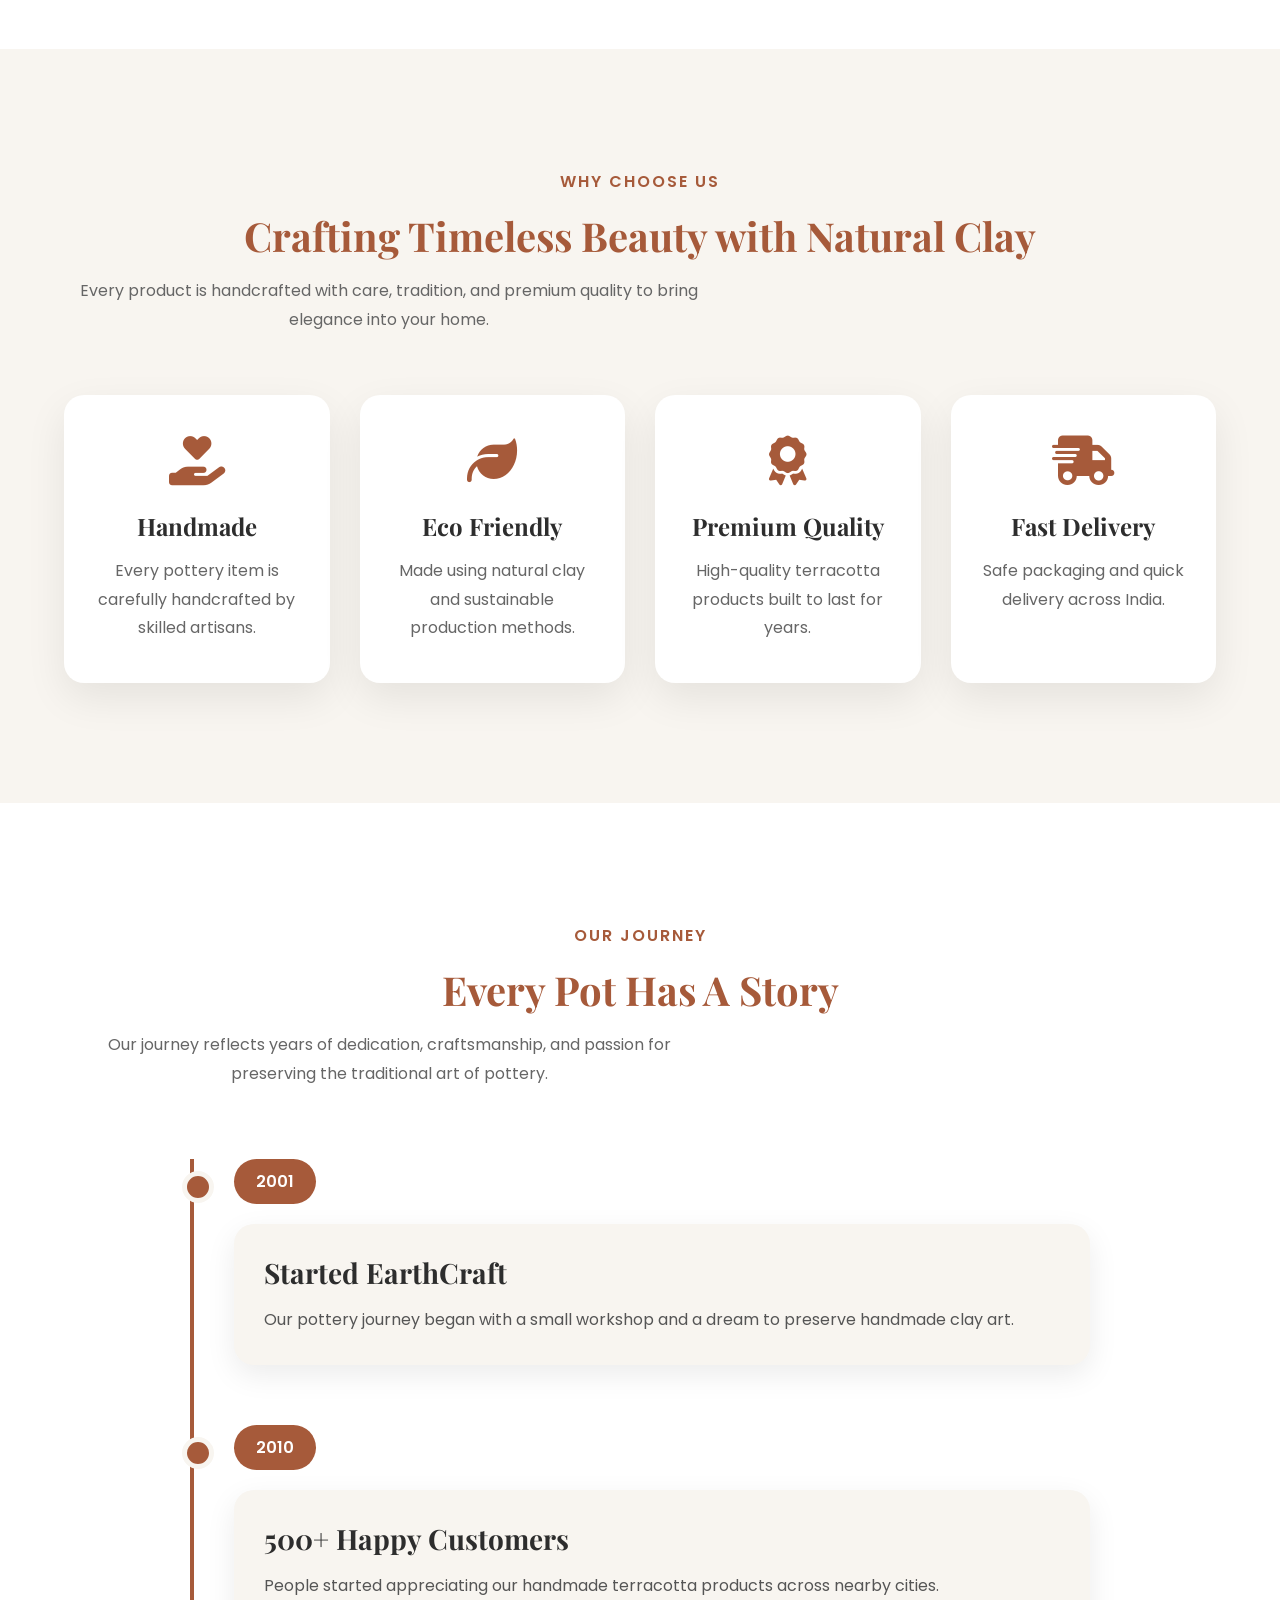
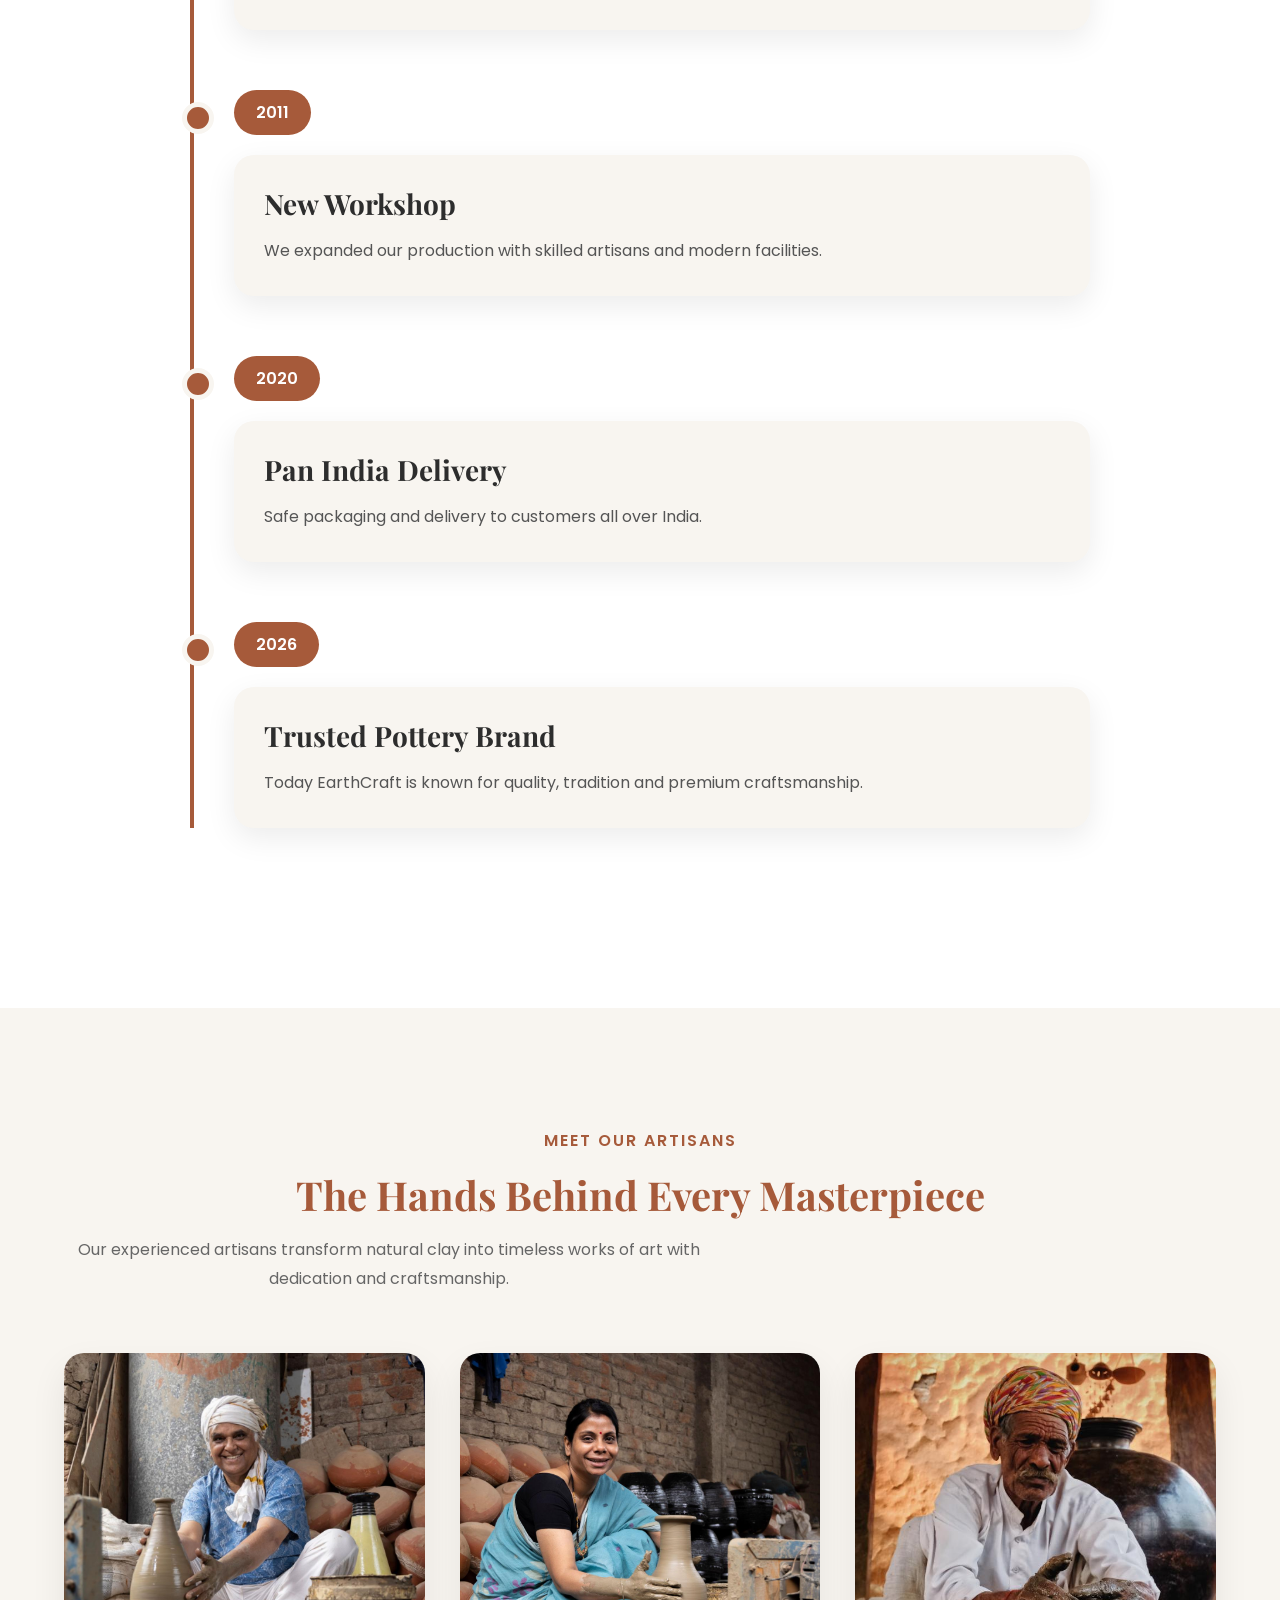
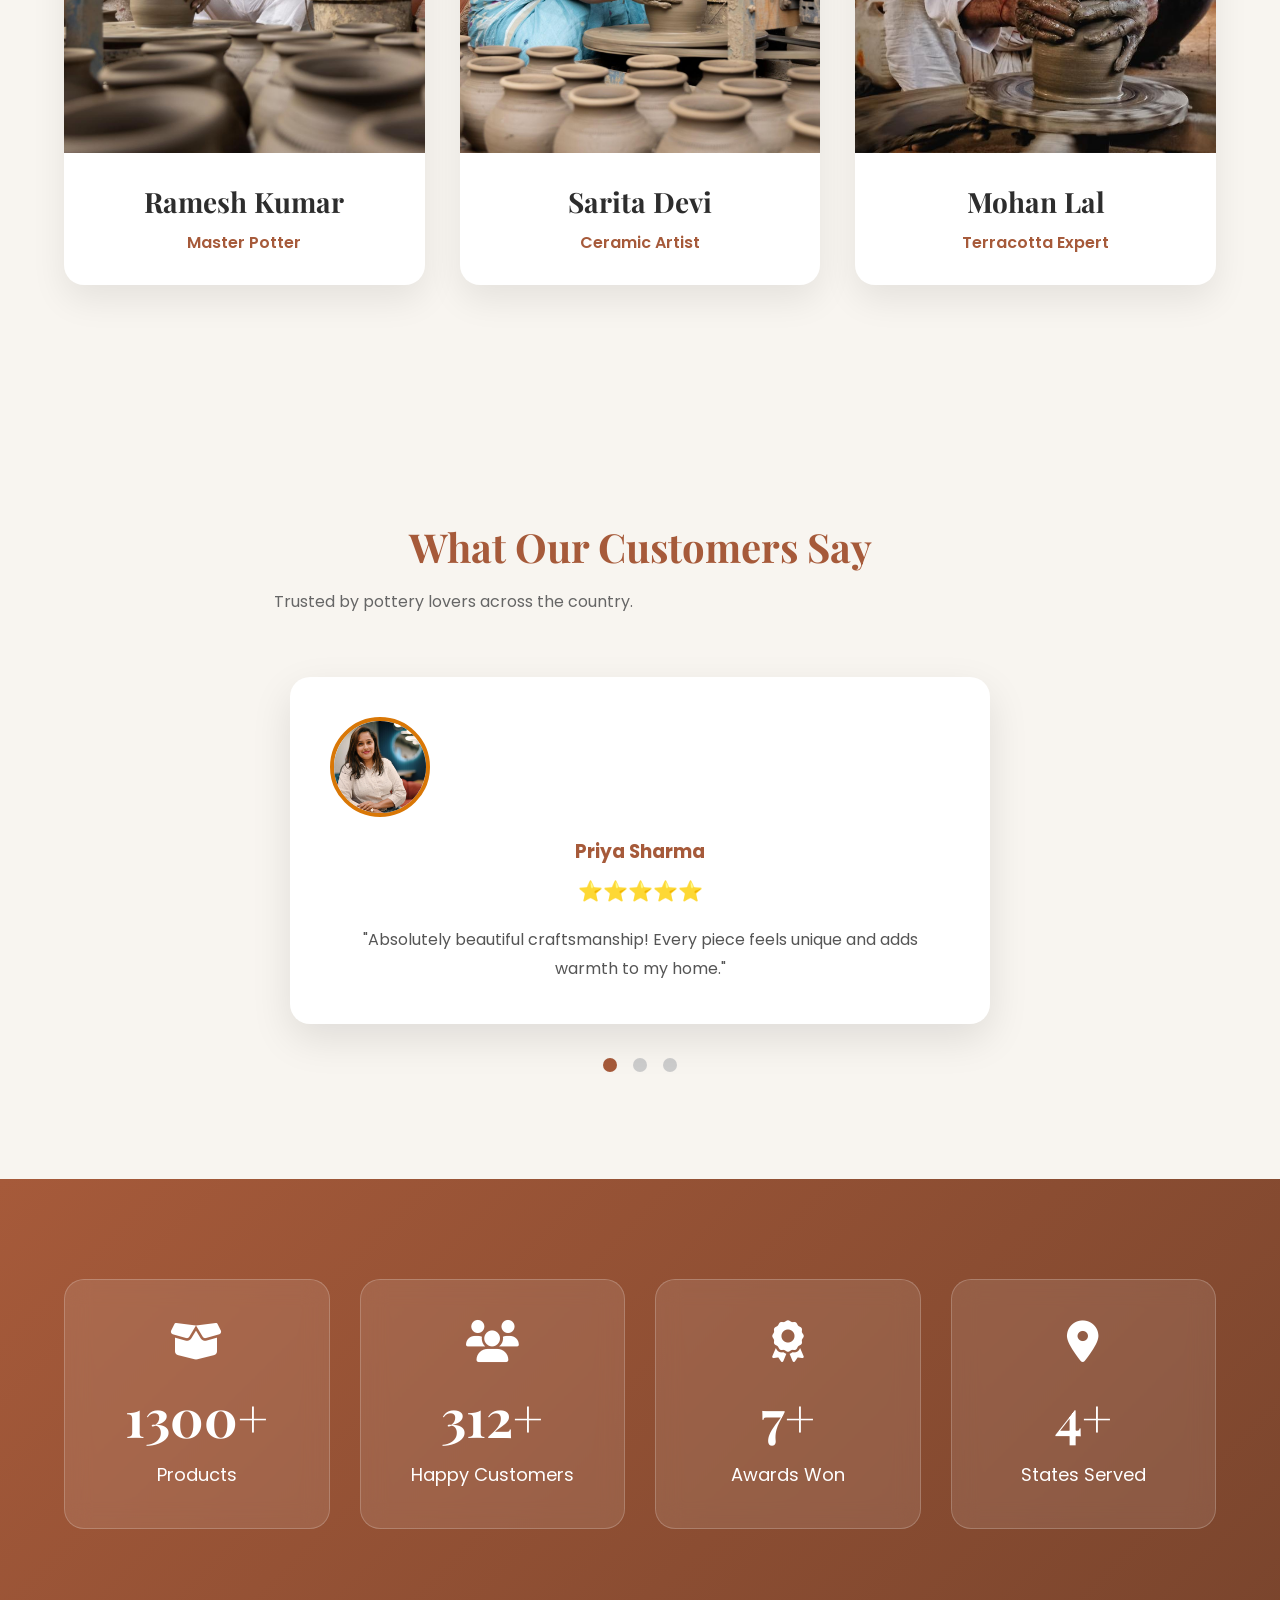
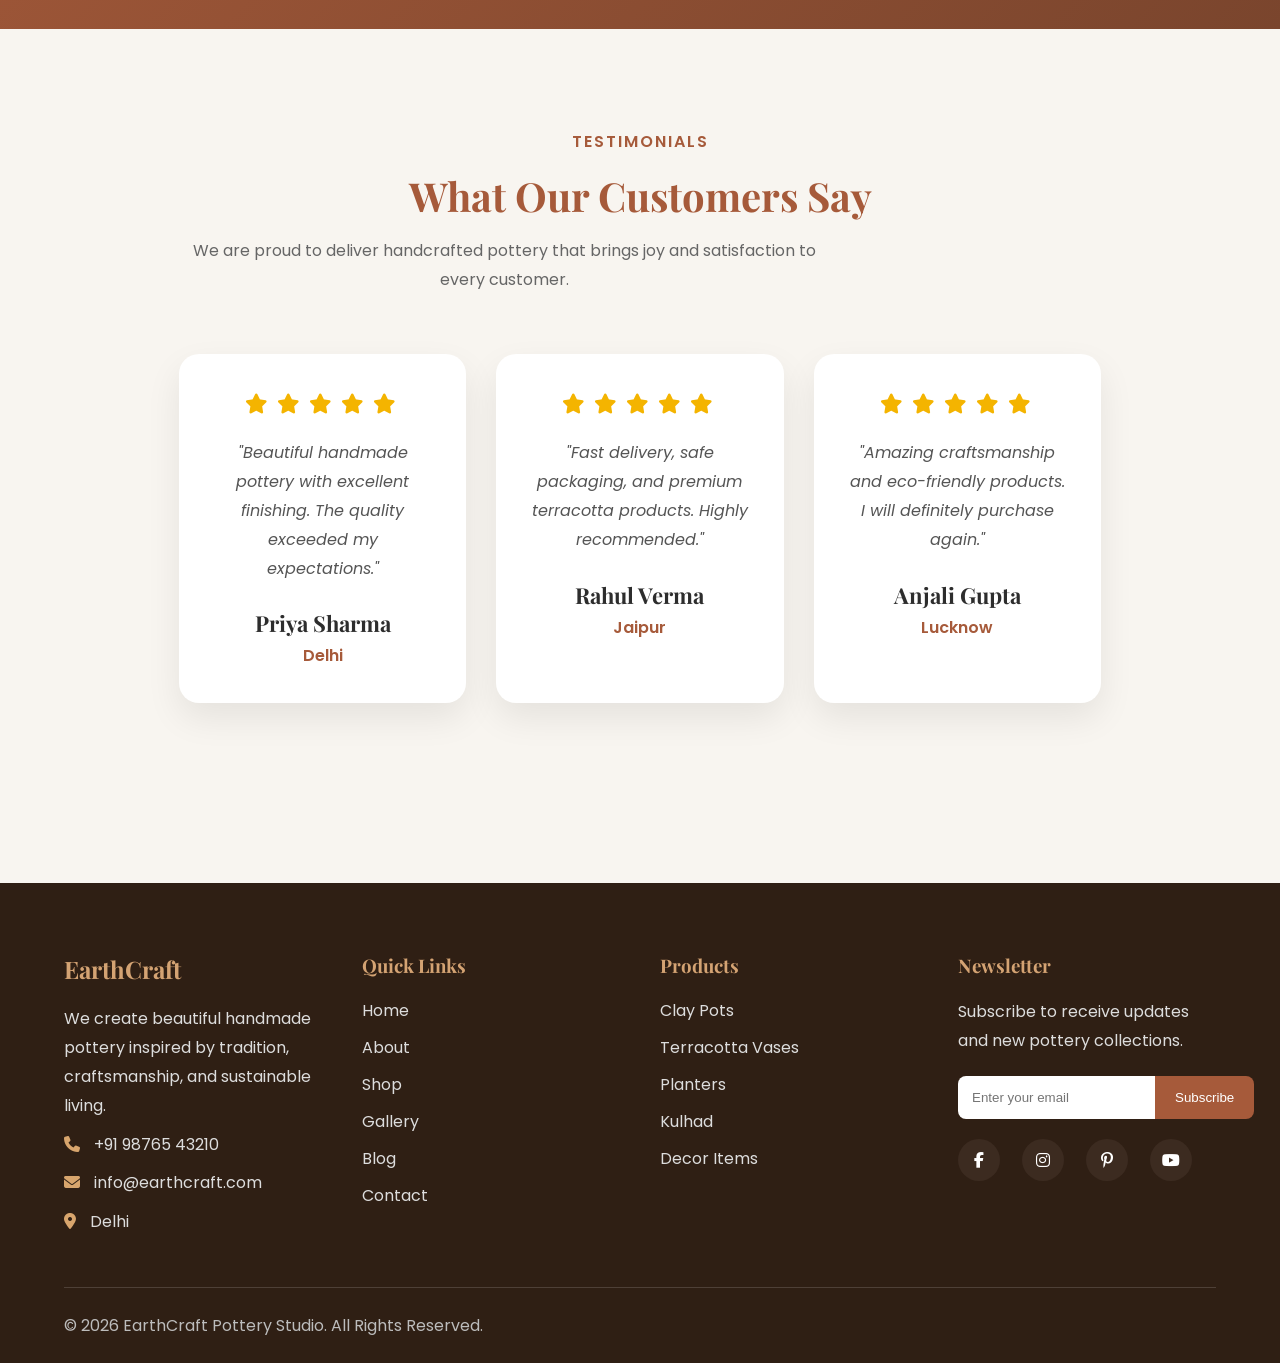
==== commit 1395b8d1: "Describe your changes" ====
--- a/about.html
+++ b/about.html
@@ -787,8 +787,7 @@
 
                 </p>
 
-                <form id="subscribe-form" action="https://formspree.io/f/mojggnpg" method="POST">
-
+                <form class="newsletter" id="subscribe-form" action="https://formspree.io/f/mojggnpg" method="POST">
     <input
         type="email"
         name="email"
--- a/css/style.css
+++ b/css/style.css
@@ -3063,9 +3063,3 @@
     }
 
 }
-#subscribe-message{
-    margin-top:10px;
-    color:#4CAF50;
-    font-size:15px;
-    font-weight:500;
-}
